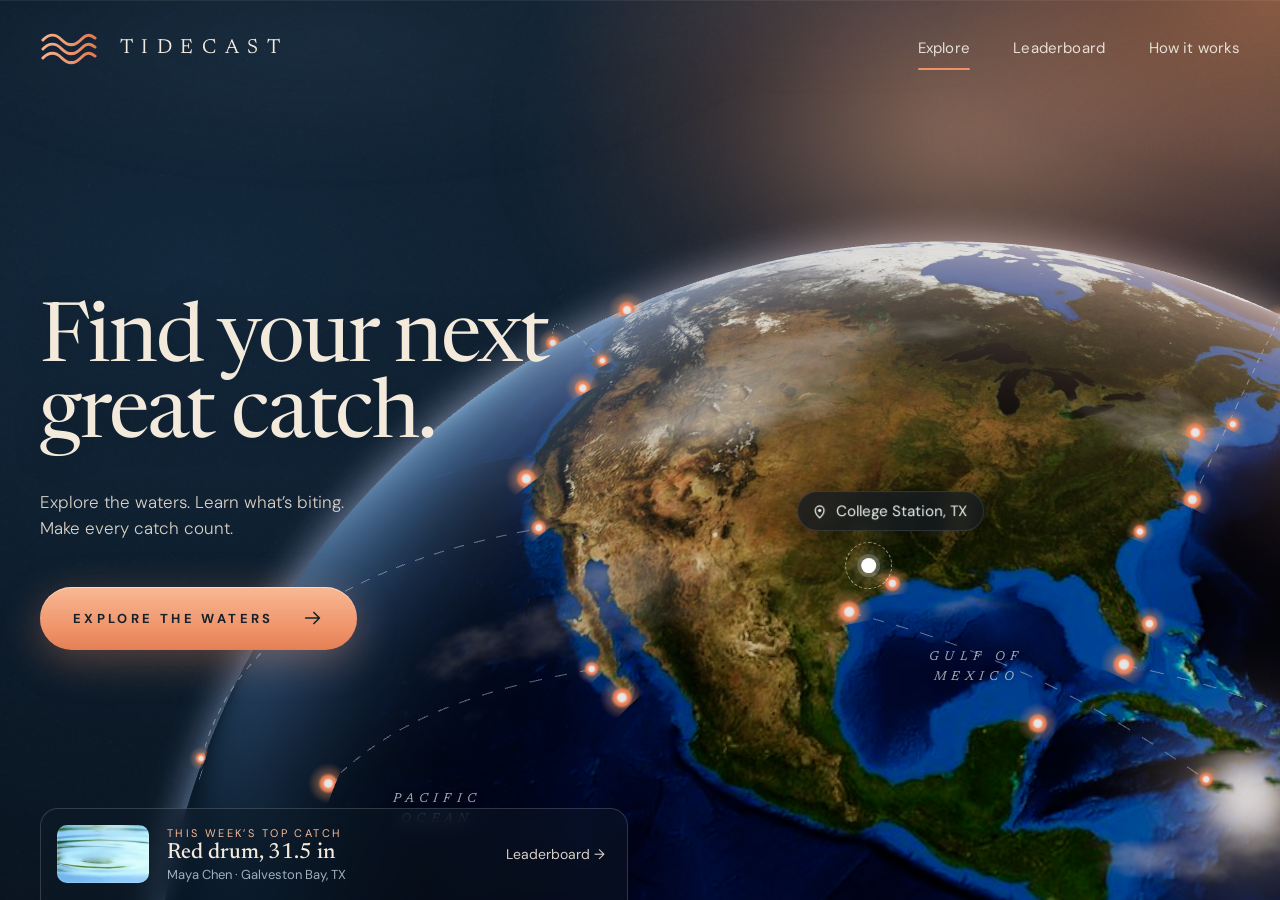
==== TideCast/Backbone/index.html @ a602b3bd "Organise the project as TideCast/{Backbone, FishMigration} - TideCast/Backbone: the TideCast landing" ====
<!doctype html>
<html lang="en">
<head>
  <meta charset="utf-8">
  <meta name="viewport" content="width=device-width, initial-scale=1">
  <title>Tidecast — Find your next great catch</title>
  <meta name="description" content="Explore the waters. Learn what's biting. Make every catch count.">
  <link rel="preconnect" href="https://fonts.googleapis.com">
  <link rel="preconnect" href="https://fonts.gstatic.com" crossorigin>
  <link href="https://fonts.googleapis.com/css2?family=DM+Sans:opsz,wght@9..40,300;9..40,400;9..40,500;9..40,700&family=Newsreader:ital,opsz,wght@0,6..72,400;0,6..72,500;1,6..72,400&display=swap" rel="stylesheet">
  <link rel="stylesheet" href="tidecast.css">
  <script src="leaderboard.js"></script>
  <script src="vendor/gsap.min.js"></script>
</head>
<body>
  <!-- Sky behind the globe; slides away when the camera follows the drop into the lake -->
  <div id="sky" aria-hidden="true"><div class="sky-stars"></div><div class="sky-glow"></div><div class="sky-haze"></div></div>

  <!-- The lake (WebGL: photo, cut-out leaf, live ripples, refracting drops) -->
  <canvas id="lake" aria-hidden="true"></canvas>

  <!-- The globe (WebGL) -->
  <canvas id="globe" aria-hidden="true"></canvas>
  <div id="globe-overlay" aria-hidden="true"></div>

  <header class="top">
    <a class="logo" href="./" aria-label="Tidecast home">
      <svg viewBox="0 0 64 40" width="58" height="36" aria-hidden="true">
        <defs><linearGradient id="lg" x1="0" x2="1"><stop offset="0" stop-color="#f7b28a"/><stop offset="1" stop-color="#e57a52"/></linearGradient></defs>
        <path d="M3 11c7-7 14-7 21 0s14 7 21 0 11-6 16-2" fill="none" stroke="url(#lg)" stroke-width="3.2" stroke-linecap="round"/>
        <path d="M3 21c7-7 14-7 21 0s14 7 21 0 11-6 16-2" fill="none" stroke="url(#lg)" stroke-width="3.2" stroke-linecap="round"/>
        <path d="M3 31c7-7 14-7 21 0s14 7 21 0 11-6 16-2" fill="none" stroke="url(#lg)" stroke-width="3.2" stroke-linecap="round"/>
      </svg>
      <span>TIDECAST</span>
    </a>
    <nav aria-label="Main">
      <a href="../" class="active" id="nav-explore">Explore</a>
      <button id="nav-leaderboard" type="button">Leaderboard</button>
      <button id="nav-how" type="button">How it works</button>
    </nav>
  </header>

  <main id="hero">
    <h1>Find your next<br>great catch.</h1>
    <p class="lede">Explore the waters. Learn what’s biting.<br>Make every catch count.</p>
    <a class="cta" href="../">EXPLORE THE WATERS <svg viewBox="0 0 24 24" width="22" height="22" aria-hidden="true"><path d="M4 12h15m-6-6 6 6-6 6" fill="none" stroke="currentColor" stroke-width="1.8" stroke-linecap="round" stroke-linejoin="round"/></svg></a>
    <button class="teaser" id="teaser" type="button" aria-label="Open the leaderboard">
      <span class="teaser-art" aria-hidden="true"></span>
      <span class="teaser-text"><small>THIS WEEK’S TOP CATCH</small><strong id="teaser-title">—</strong><span id="teaser-sub"></span></span>
      <span class="teaser-go">Leaderboard →</span>
    </button>
  </main>

  <!-- Leaderboard: rides the rebound drop onto the leaf, then rises when the leaf drop falls -->
  <div id="mini-card" aria-hidden="true">
    <div class="mini-head"><span>LEADERBOARD</span><i></i></div>
    <ol id="mini-rows"></ol>
  </div>
  <button id="drop-hit" type="button" aria-label="Drop the water drop to open the leaderboard"><span>Tap the drop</span></button>

  <section id="board" role="dialog" aria-modal="false" aria-labelledby="board-title" hidden>
    <header>
      <div><small>TIDECAST · ANGLERS</small><h2 id="board-title">Leaderboard</h2></div>
      <div class="tabs" role="tablist">
        <button role="tab" data-period="week" aria-selected="true">This week</button>
        <button role="tab" data-period="all" aria-selected="false">All time</button>
      </div>
    </header>
    <div class="podium" id="podium"></div>
    <ol class="rows" id="rows"></ol>
    <footer>
      <button id="back" type="button">← Back to the globe</button>
      <a class="cta small" href="../">EXPLORE THE WATERS →</a>
    </footer>
  </section>

  <section id="how" role="dialog" aria-modal="true" aria-labelledby="how-title" hidden>
    <div class="how-card">
      <button class="how-close" id="how-close" aria-label="Close">×</button>
      <small>HOW IT WORKS</small>
      <h2 id="how-title">Three steps to your next great catch</h2>
      <ol>
        <li><b>Explore the waters.</b> Pick any stretch of ocean or lake and see every fish recorded there, live from OBIS.</li>
        <li><b>Learn what’s biting.</b> Layer in fishing activity, protected areas and vessel data from Global Fishing Watch.</li>
        <li><b>Make every catch count.</b> Log your catch and climb the Tidecast leaderboard.</li>
      </ol>
    </div>
  </section>

  <button id="skip" type="button" hidden>Skip ›</button>

  <script type="module" src="tidecast.js"></script>
</body>
</html>
---- TideCast/Backbone/tidecast.css ----
:root {
  --ink: #f3eadc;
  --ink-soft: #d8d0c4;
  --muted: #9fb0bd;
  --navy: #0b1824;
  --coral: #ef9168;
  --coral-hi: #f8b994;
  --serif: 'Newsreader', 'Iowan Old Style', 'Palatino Linotype', Georgia, serif;
  --sans: 'DM Sans', system-ui, -apple-system, 'Segoe UI', sans-serif;
}
* { box-sizing: border-box; }
html, body { margin: 0; height: 100%; overflow: hidden; background: var(--navy); color: var(--ink); font-family: var(--sans); -webkit-font-smoothing: antialiased; }
button { font: inherit; color: inherit; background: none; border: 0; cursor: pointer; }
a { color: inherit; }
[hidden] { display: none !important; }

/* ---- Sky ---------------------------------------------------------------- */
#sky { position: fixed; inset: 0; z-index: 0; overflow: hidden;
  background:
    radial-gradient(120% 90% at 100% 0%, rgba(232, 146, 96, .55) 0%, rgba(160, 96, 82, .25) 22%, rgba(18, 38, 58, 0) 48%),
    radial-gradient(90% 80% at 15% 30%, #13283c 0%, #0c1b2a 55%, #08121c 100%);
}
.sky-stars { position: absolute; inset: 0; background: url(assets/stars.jpg) center/cover; opacity: .16; mix-blend-mode: screen; }
.sky-glow { position: absolute; right: -10%; top: -20%; width: 70vw; height: 70vh; background: radial-gradient(closest-side, rgba(255, 186, 140, .45), rgba(255, 150, 100, .12) 55%, transparent); filter: blur(30px); }
.sky-haze { position: absolute; inset: -10%; background:
    radial-gradient(40% 18% at 30% 12%, rgba(120, 150, 175, .10), transparent 70%),
    radial-gradient(35% 14% at 62% 6%, rgba(160, 170, 185, .10), transparent 70%),
    radial-gradient(30% 20% at 92% 22%, rgba(255, 190, 150, .16), transparent 70%);
  filter: blur(18px); animation: drift 60s linear infinite alternate; }
@keyframes drift { to { transform: translate3d(-3%, 1.5%, 0); } }

#lake, #globe { position: fixed; inset: 0; width: 100vw; height: 100vh; display: block; }
#lake { z-index: 1; }
#globe { z-index: 2; pointer-events: none; }
#globe-overlay { position: fixed; inset: 0; z-index: 3; pointer-events: none; }

/* Globe overlays: ocean labels, fishing spots, pin, fish */
.ocean-label { position: absolute; transform: translate(-50%, -50%); font-family: var(--serif); font-style: italic; font-size: clamp(12px, 1vw, 17px); letter-spacing: .42em; text-align: center; line-height: 1.6; color: rgba(225, 232, 236, .72); text-shadow: 0 1px 6px rgba(0, 0, 0, .5); white-space: nowrap; transition: opacity .4s; }
.pin { position: absolute; transform: translate(-50%, -50%); transition: opacity .4s; }
.pin i { position: absolute; left: 50%; top: 50%; width: 15px; height: 15px; margin: -7.5px; border-radius: 50%; background: #fff; box-shadow: 0 0 0 4px rgba(255, 255, 255, .18), 0 0 18px rgba(255, 255, 255, .7); }
.pin i::after { content: ''; position: absolute; inset: -16px; border-radius: 50%; border: 1px dashed rgba(255, 255, 255, .55); animation: spin 14s linear infinite; }
@keyframes spin { to { transform: rotate(360deg); } }
.pin span { position: absolute; left: 50%; bottom: 34px; transform: translateX(-38%); display: flex; align-items: center; gap: 9px; padding: 9px 16px 9px 14px; border-radius: 22px; background: rgba(20, 26, 32, .78); border: 1px solid rgba(255, 255, 255, .12); backdrop-filter: blur(6px); font-size: 15px; color: #f2f2f0; white-space: nowrap; box-shadow: 0 6px 24px rgba(0, 0, 0, .35); }
.pin span svg { width: 15px; height: 15px; }
.fish { position: absolute; width: 46px; height: 14px; transform: translate(-50%, -50%); opacity: .55; transition: opacity .4s; }

/* ---- Header ------------------------------------------------------------- */
header.top { position: fixed; top: 0; left: 0; right: 0; z-index: 10; display: flex; align-items: center; justify-content: space-between; padding: clamp(22px, 3.3vh, 44px) clamp(24px, 3.1vw, 62px); }
.logo { display: flex; align-items: center; gap: 22px; text-decoration: none; }
.logo span { font-family: var(--serif); font-size: clamp(20px, 1.6vw, 31px); letter-spacing: .42em; color: var(--ink); }
nav { display: flex; gap: clamp(28px, 3.4vw, 70px); }
nav a, nav button { position: relative; font-size: clamp(15px, 1.05vw, 20px); color: #e6dfd5; text-decoration: none; padding: 6px 0; letter-spacing: .01em; }
nav a:hover, nav button:hover { color: #fff; }
body.in-lake nav { padding: 8px 22px; border-radius: 999px; background: rgba(8, 26, 22, .38); backdrop-filter: blur(10px); -webkit-backdrop-filter: blur(10px); transition: background .4s; }
body.in-lake .logo { padding: 6px 16px 6px 10px; border-radius: 999px; background: rgba(8, 26, 22, .3); backdrop-filter: blur(10px); -webkit-backdrop-filter: blur(10px); }
nav .active::after { content: ''; position: absolute; left: 0; right: 0; bottom: -6px; height: 2px; border-radius: 2px; background: var(--coral); }

/* ---- Hero --------------------------------------------------------------- */
#hero { position: fixed; z-index: 5; left: clamp(24px, 3.1vw, 62px); top: 0; bottom: 0; width: min(46vw, 820px); display: flex; flex-direction: column; justify-content: center; padding-top: 6vh; }
h1 { margin: 0; font-family: var(--serif); font-weight: 400; font-size: clamp(54px, 6.4vw, 132px); line-height: .93; letter-spacing: -.025em; color: var(--ink); font-variation-settings: 'opsz' 72; text-shadow: 0 2px 30px rgba(0, 0, 0, .25); }
.lede { margin: clamp(22px, 3.6vh, 44px) 0 0; font-size: clamp(17px, 1.3vw, 26px); line-height: 1.55; font-weight: 300; color: var(--ink-soft); }
.cta { margin-top: clamp(28px, 5vh, 58px); align-self: flex-start; display: inline-flex; align-items: center; gap: 28px; padding: clamp(18px, 2.3vh, 26px) clamp(30px, 2.6vw, 52px); border-radius: 999px; background: linear-gradient(180deg, var(--coral-hi), var(--coral) 70%, #e47f55); color: #16212b; font-weight: 700; font-size: clamp(13px, .85vw, 16px); letter-spacing: .26em; text-decoration: none; box-shadow: 0 10px 40px rgba(239, 145, 104, .35), inset 0 1px 0 rgba(255, 255, 255, .45); transition: transform .2s, box-shadow .2s; }
.cta:hover { transform: translateY(-2px); box-shadow: 0 14px 50px rgba(239, 145, 104, .5), inset 0 1px 0 rgba(255, 255, 255, .45); }
.cta.small { margin: 0; padding: 14px 26px; gap: 12px; font-size: 12px; }
.teaser { position: absolute; left: 0; bottom: -46px; width: min(100%, 700px); display: flex; align-items: center; gap: 18px; padding: 16px 22px 62px 16px; border-radius: 18px; border: 1px solid rgba(255, 255, 255, .16); background: rgba(14, 28, 40, .45); backdrop-filter: blur(10px); text-align: left; transition: transform .3s, border-color .3s; }
.teaser:hover { transform: translateY(-8px); border-color: rgba(239, 145, 104, .5); }
.teaser-art { width: 92px; height: 58px; border-radius: 10px; flex: none; background: url(assets/lake.jpg) 52% 70%/360px auto; box-shadow: inset 0 0 0 1px rgba(255, 255, 255, .15); }
.teaser-text { flex: 1; min-width: 0; display: grid; gap: 2px; }
.teaser-text small { font-size: 11px; letter-spacing: .22em; color: var(--coral-hi); }
.teaser-text strong { font-family: var(--serif); font-weight: 500; font-size: 22px; }
.teaser-text span { color: var(--muted); font-size: 13px; }
.teaser-go { color: var(--ink-soft); font-size: 14px; white-space: nowrap; }

/* ---- Leaderboard: mini card on the leaf --------------------------------- */
#mini-card { position: fixed; left: 0; top: 0; z-index: 8; width: 210px; padding: 12px 14px 10px; border-radius: 14px; pointer-events: none; opacity: 0; transform-origin: 50% 100%;
  background: linear-gradient(160deg, rgba(255, 255, 255, .34), rgba(255, 255, 255, .12)); border: 1px solid rgba(255, 255, 255, .55);
  backdrop-filter: blur(14px) saturate(1.4); -webkit-backdrop-filter: blur(14px) saturate(1.4); box-shadow: 0 18px 40px rgba(0, 40, 30, .35), inset 0 1px 0 rgba(255, 255, 255, .6); color: #0f2b26; }
.mini-head { display: flex; justify-content: space-between; align-items: center; font-size: 10px; font-weight: 700; letter-spacing: .24em; }
.mini-head i { width: 7px; height: 7px; border-radius: 50%; background: var(--coral); box-shadow: 0 0 8px var(--coral); }
#mini-rows { list-style: none; margin: 8px 0 0; padding: 0; display: grid; gap: 4px; font-size: 12px; }
#mini-rows li { display: flex; gap: 8px; align-items: baseline; }
#mini-rows b { width: 14px; font-family: var(--serif); font-size: 15px; }
#mini-rows span { flex: 1; overflow: hidden; text-overflow: ellipsis; white-space: nowrap; }
#mini-rows em { font-style: normal; font-weight: 700; font-size: 11px; }

#drop-hit { position: fixed; z-index: 9; left: 0; top: 0; width: 70px; height: 90px; margin: -45px 0 0 -35px; border-radius: 40%; opacity: 0; pointer-events: none; }
#drop-hit span { position: absolute; left: 50%; top: 100%; transform: translate(-50%, 10px); padding: 7px 14px; border-radius: 16px; background: rgba(10, 30, 26, .72); color: #f4f7f2; font-size: 13px; letter-spacing: .04em; white-space: nowrap; backdrop-filter: blur(6px); animation: bob 1.6s ease-in-out infinite; }
#drop-hit.ready { opacity: 1; pointer-events: auto; }
#drop-hit:focus-visible { outline: 2px solid #fff; outline-offset: 4px; }
@keyframes bob { 50% { transform: translate(-50%, 16px); } }

/* ---- Leaderboard: full board ------------------------------------------- */
#board { position: fixed; z-index: 9; left: 50%; top: 50%; width: min(760px, calc(100vw - 32px)); max-height: calc(100vh - 140px); overflow: auto; transform: translate(-50%, -46%); padding: 28px 30px 22px; border-radius: 26px; color: #10241f;
  background: linear-gradient(165deg, rgba(255, 255, 255, .62), rgba(240, 250, 246, .42)); border: 1px solid rgba(255, 255, 255, .7);
  backdrop-filter: blur(22px) saturate(1.5); -webkit-backdrop-filter: blur(22px) saturate(1.5); box-shadow: 0 40px 90px rgba(0, 40, 30, .35), inset 0 1px 0 rgba(255, 255, 255, .8); }
#board > header { display: flex; justify-content: space-between; align-items: flex-end; gap: 16px; flex-wrap: wrap; }
#board small { font-size: 11px; letter-spacing: .26em; color: #3a6157; font-weight: 700; }
#board h2 { margin: 4px 0 0; font-family: var(--serif); font-weight: 400; font-size: clamp(36px, 4vw, 56px); line-height: 1; letter-spacing: -.02em; }
.tabs { display: flex; padding: 4px; border-radius: 999px; background: rgba(16, 50, 42, .1); }
.tabs button { padding: 8px 16px; border-radius: 999px; font-size: 13px; font-weight: 500; color: #24453d; }
.tabs button[aria-selected="true"] { background: #fff; color: #0f2b26; box-shadow: 0 2px 10px rgba(0, 0, 0, .08); }
.podium { display: grid; grid-template-columns: repeat(3, 1fr); gap: 12px; margin: 22px 0 10px; }
.podium article { position: relative; padding: 14px 14px 12px; border-radius: 16px; background: rgba(255, 255, 255, .55); border: 1px solid rgba(255, 255, 255, .8); }
.podium article:first-child { background: linear-gradient(160deg, #ffd9c2, #ffb48d); border-color: #ffc9a8; }
.podium .medal { font-family: var(--serif); font-size: 34px; line-height: 1; }
.podium strong { display: block; margin-top: 6px; font-size: 15px; }
.podium span { display: block; font-size: 12px; color: #3d5a53; }
.podium em { position: absolute; right: 14px; top: 14px; font-style: normal; font-weight: 700; font-size: 13px; }
.rows { list-style: none; margin: 0; padding: 0; }
.rows li { display: grid; grid-template-columns: 34px 38px 1fr auto auto; align-items: center; gap: 12px; padding: 11px 6px; border-bottom: 1px solid rgba(16, 50, 42, .1); }
.rows .rank { font-family: var(--serif); font-size: 20px; text-align: center; color: #2c4b43; }
.rows .avatar { width: 34px; height: 34px; border-radius: 50%; display: grid; place-items: center; font-size: 12px; font-weight: 700; color: #fff; }
.rows .who strong { display: block; font-size: 14px; }
.rows .who span { font-size: 12px; color: #4b6861; }
.rows .measure { font-family: var(--serif); font-size: 18px; }
.rows .pts { font-weight: 700; font-size: 13px; color: #c4623a; min-width: 64px; text-align: right; }
#board > footer { display: flex; justify-content: space-between; align-items: center; gap: 12px; margin-top: 18px; flex-wrap: wrap; }
#back { font-size: 14px; color: #24453d; padding: 10px 2px; }
#back:hover { color: #000; }

#skip { position: fixed; z-index: 11; right: 24px; bottom: 22px; padding: 9px 16px; border-radius: 18px; background: rgba(0, 0, 0, .35); color: #fff; font-size: 13px; backdrop-filter: blur(6px); }

/* ---- How it works ------------------------------------------------------- */
#how { position: fixed; inset: 0; z-index: 20; display: grid; place-items: center; background: rgba(4, 10, 16, .55); backdrop-filter: blur(6px); padding: 16px; }
.how-card { position: relative; max-width: 560px; padding: 34px 36px; border-radius: 22px; background: rgba(14, 28, 40, .92); border: 1px solid rgba(255, 255, 255, .12); }
.how-card small { letter-spacing: .26em; font-size: 11px; color: var(--coral-hi); }
.how-card h2 { font-family: var(--serif); font-weight: 400; font-size: 34px; margin: 8px 0 18px; line-height: 1.1; }
.how-card ol { margin: 0; padding-left: 20px; display: grid; gap: 12px; color: var(--ink-soft); line-height: 1.55; }
.how-card b { color: var(--ink); }
.how-close { position: absolute; right: 18px; top: 14px; font-size: 26px; color: var(--muted); }

@media (max-width: 860px) {
  #hero { width: auto; right: 24px; justify-content: flex-start; padding-top: 20vh; }
  .teaser { position: relative; bottom: auto; margin-top: 28px; padding-bottom: 16px; }
  nav { gap: 18px; }
  .rows li { grid-template-columns: 26px 32px 1fr auto; }
  .rows .pts { display: none; }
  .podium { grid-template-columns: 1fr; }
}
@media (max-width: 560px) { nav #nav-how { display: none; } .logo span { letter-spacing: .3em; } }
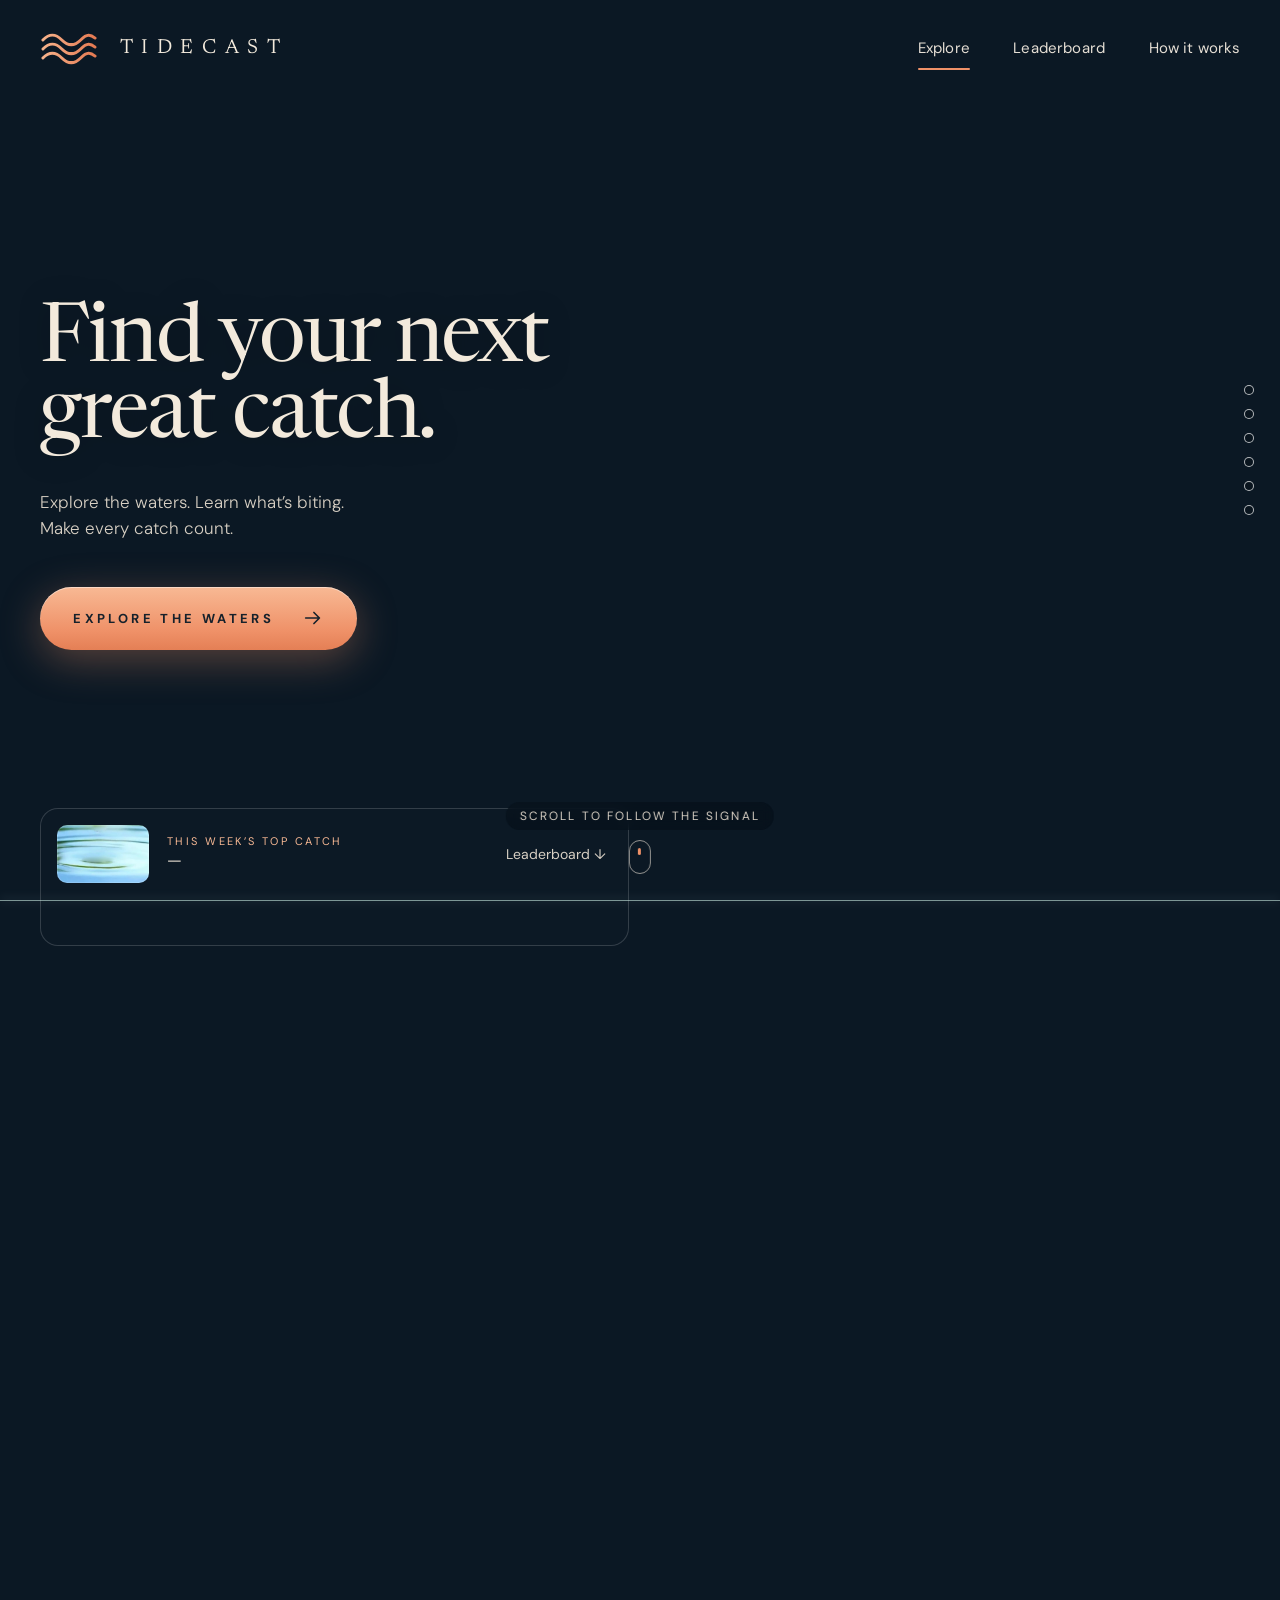
==== commit 7385e090: "Rebuild the landing page as the scroll-driven 'Follow the Ping' journey - One continuous journey con" ====
--- a/TideCast/Backbone/index.html
+++ b/TideCast/Backbone/index.html
@@ -2,26 +2,21 @@
 <html lang="en">
 <head>
   <meta charset="utf-8">
-  <meta name="viewport" content="width=device-width, initial-scale=1">
+  <meta name="viewport" content="width=device-width, initial-scale=1, viewport-fit=cover">
   <title>Tidecast — Find your next great catch</title>
   <meta name="description" content="Explore the waters. Learn what's biting. Make every catch count.">
   <link rel="preconnect" href="https://fonts.googleapis.com">
   <link rel="preconnect" href="https://fonts.gstatic.com" crossorigin>
   <link href="https://fonts.googleapis.com/css2?family=DM+Sans:opsz,wght@9..40,300;9..40,400;9..40,500;9..40,700&family=Newsreader:ital,opsz,wght@0,6..72,400;0,6..72,500;1,6..72,400&display=swap" rel="stylesheet">
   <link rel="stylesheet" href="tidecast.css">
+  <script type="importmap">{ "imports": { "three": "./vendor/three.module.min.js" } }</script>
   <script src="leaderboard.js"></script>
-  <script src="vendor/gsap.min.js"></script>
 </head>
 <body>
-  <!-- Sky behind the globe; slides away when the camera follows the drop into the lake -->
-  <div id="sky" aria-hidden="true"><div class="sky-stars"></div><div class="sky-glow"></div><div class="sky-haze"></div></div>
-
-  <!-- The lake (WebGL: photo, cut-out leaf, live ripples, refracting drops) -->
-  <canvas id="lake" aria-hidden="true"></canvas>
-
-  <!-- The globe (WebGL) -->
-  <canvas id="globe" aria-hidden="true"></canvas>
-  <div id="globe-overlay" aria-hidden="true"></div>
+  <!-- The whole journey is one WebGL canvas driven by the page's scroll position -->
+  <canvas id="stage" aria-hidden="true"></canvas>
+  <div id="overlay" aria-hidden="true"></div>
+  <div id="underlay" aria-hidden="true"></div>
 
   <header class="top">
     <a class="logo" href="./" aria-label="Tidecast home">
@@ -34,7 +29,7 @@
       <span>TIDECAST</span>
     </a>
     <nav aria-label="Main">
-      <a href="../" class="active" id="nav-explore">Explore</a>
+      <a href="../" class="active">Explore</a>
       <button id="nav-leaderboard" type="button">Leaderboard</button>
       <button id="nav-how" type="button">How it works</button>
     </nav>
@@ -44,21 +39,32 @@
     <h1>Find your next<br>great catch.</h1>
     <p class="lede">Explore the waters. Learn what’s biting.<br>Make every catch count.</p>
     <a class="cta" href="../">EXPLORE THE WATERS <svg viewBox="0 0 24 24" width="22" height="22" aria-hidden="true"><path d="M4 12h15m-6-6 6 6-6 6" fill="none" stroke="currentColor" stroke-width="1.8" stroke-linecap="round" stroke-linejoin="round"/></svg></a>
-    <button class="teaser" id="teaser" type="button" aria-label="Open the leaderboard">
+    <button class="teaser" id="teaser" type="button" aria-label="Go to the leaderboard">
       <span class="teaser-art" aria-hidden="true"></span>
       <span class="teaser-text"><small>THIS WEEK’S TOP CATCH</small><strong id="teaser-title">—</strong><span id="teaser-sub"></span></span>
-      <span class="teaser-go">Leaderboard →</span>
+      <span class="teaser-go">Leaderboard ↓</span>
     </button>
   </main>
+  <div id="scroll-hint" aria-hidden="true"><span>Scroll to follow the signal</span><i></i></div>
 
-  <!-- Leaderboard: rides the rebound drop onto the leaf, then rises when the leaf drop falls -->
-  <div id="mini-card" aria-hidden="true">
-    <div class="mini-head"><span>LEADERBOARD</span><i></i></div>
-    <ol id="mini-rows"></ol>
+  <!-- Story captions, faded in and out by scroll position -->
+  <div id="captions" aria-live="polite">
+    <p data-cap="signal"><small>01 · SIGNAL</small>A tagged fish pings from <b>Lake Somerville, Texas</b> — 40 km from College Station.</p>
+    <p data-cap="descent"><small>02 · DESCENT</small>Follow the signal down through the atmosphere, from orbit to the water.</p>
+    <p data-cap="surface"><small>03 · SURFACE</small>Every ping is a position. Positions become paths.</p>
+    <p data-cap="under"><small>04 · BENEATH</small>Tagged fish trace where they move, feed and rest.</p>
   </div>
-  <button id="drop-hit" type="button" aria-label="Drop the water drop to open the leaderboard"><span>Tap the drop</span></button>
 
-  <section id="board" role="dialog" aria-modal="false" aria-labelledby="board-title" hidden>
+  <nav id="chapters" aria-label="Chapters">
+    <button data-to="0" aria-label="Earth"><span>Earth</span></button>
+    <button data-to="0.16" aria-label="Signal"><span>Signal</span></button>
+    <button data-to="0.38" aria-label="Descent"><span>Descent</span></button>
+    <button data-to="0.6" aria-label="Surface"><span>Surface</span></button>
+    <button data-to="0.8" aria-label="Beneath"><span>Beneath</span></button>
+    <button data-to="1" aria-label="Leaderboard"><span>Leaderboard</span></button>
+  </nav>
+
+  <section id="board" aria-labelledby="board-title">
     <header>
       <div><small>TIDECAST · ANGLERS</small><h2 id="board-title">Leaderboard</h2></div>
       <div class="tabs" role="tablist">
@@ -69,7 +75,7 @@
     <div class="podium" id="podium"></div>
     <ol class="rows" id="rows"></ol>
     <footer>
-      <button id="back" type="button">← Back to the globe</button>
+      <button id="back" type="button">↑ Back to the globe</button>
       <a class="cta small" href="../">EXPLORE THE WATERS →</a>
     </footer>
   </section>
@@ -87,7 +93,8 @@
     </div>
   </section>
 
-  <button id="skip" type="button" hidden>Skip ›</button>
+  <!-- Scroll length of the journey -->
+  <div id="track" aria-hidden="true"></div>
 
   <script type="module" src="tidecast.js"></script>
 </body>
--- a/TideCast/Backbone/tidecast.css
+++ b/TideCast/Backbone/tidecast.css
@@ -9,40 +9,27 @@
   --sans: 'DM Sans', system-ui, -apple-system, 'Segoe UI', sans-serif;
 }
 * { box-sizing: border-box; }
-html, body { margin: 0; height: 100%; overflow: hidden; background: var(--navy); color: var(--ink); font-family: var(--sans); -webkit-font-smoothing: antialiased; }
+html { background: var(--navy); }
+body { margin: 0; color: var(--ink); font-family: var(--sans); -webkit-font-smoothing: antialiased; overscroll-behavior-y: none; }
+/* Scroll length of the journey; the stage stays pinned while it scrolls. */
+#track { height: 1100svh; }
+#stage { position: fixed; inset: 0; width: 100vw; height: 100svh; display: block; z-index: 0; touch-action: pan-y; }
+#overlay { position: fixed; inset: 0; z-index: 3; pointer-events: none; }
 button { font: inherit; color: inherit; background: none; border: 0; cursor: pointer; }
 a { color: inherit; }
 [hidden] { display: none !important; }
 
-/* ---- Sky ---------------------------------------------------------------- */
-#sky { position: fixed; inset: 0; z-index: 0; overflow: hidden;
-  background:
-    radial-gradient(120% 90% at 100% 0%, rgba(232, 146, 96, .55) 0%, rgba(160, 96, 82, .25) 22%, rgba(18, 38, 58, 0) 48%),
-    radial-gradient(90% 80% at 15% 30%, #13283c 0%, #0c1b2a 55%, #08121c 100%);
-}
-.sky-stars { position: absolute; inset: 0; background: url(assets/stars.jpg) center/cover; opacity: .16; mix-blend-mode: screen; }
-.sky-glow { position: absolute; right: -10%; top: -20%; width: 70vw; height: 70vh; background: radial-gradient(closest-side, rgba(255, 186, 140, .45), rgba(255, 150, 100, .12) 55%, transparent); filter: blur(30px); }
-.sky-haze { position: absolute; inset: -10%; background:
-    radial-gradient(40% 18% at 30% 12%, rgba(120, 150, 175, .10), transparent 70%),
-    radial-gradient(35% 14% at 62% 6%, rgba(160, 170, 185, .10), transparent 70%),
-    radial-gradient(30% 20% at 92% 22%, rgba(255, 190, 150, .16), transparent 70%);
-  filter: blur(18px); animation: drift 60s linear infinite alternate; }
-@keyframes drift { to { transform: translate3d(-3%, 1.5%, 0); } }
-
-#lake, #globe { position: fixed; inset: 0; width: 100vw; height: 100vh; display: block; }
-#lake { z-index: 1; }
-#globe { z-index: 2; pointer-events: none; }
-#globe-overlay { position: fixed; inset: 0; z-index: 3; pointer-events: none; }
-
 /* Globe overlays: ocean labels, fishing spots, pin, fish */
-.ocean-label { position: absolute; transform: translate(-50%, -50%); font-family: var(--serif); font-style: italic; font-size: clamp(12px, 1vw, 17px); letter-spacing: .42em; text-align: center; line-height: 1.6; color: rgba(225, 232, 236, .72); text-shadow: 0 1px 6px rgba(0, 0, 0, .5); white-space: nowrap; transition: opacity .4s; }
-.pin { position: absolute; transform: translate(-50%, -50%); transition: opacity .4s; }
+.ocean-label { position: absolute; transform: translate(-50%, -50%); font-family: var(--serif); font-style: italic; font-size: clamp(12px, 1vw, 17px); letter-spacing: .42em; text-align: center; line-height: 1.6; color: rgba(225, 232, 236, .72); text-shadow: 0 1px 6px rgba(0, 0, 0, .5); white-space: nowrap; }
+.pin { position: absolute; transform: translate(-50%, -50%); }
 .pin i { position: absolute; left: 50%; top: 50%; width: 15px; height: 15px; margin: -7.5px; border-radius: 50%; background: #fff; box-shadow: 0 0 0 4px rgba(255, 255, 255, .18), 0 0 18px rgba(255, 255, 255, .7); }
 .pin i::after { content: ''; position: absolute; inset: -16px; border-radius: 50%; border: 1px dashed rgba(255, 255, 255, .55); animation: spin 14s linear infinite; }
 @keyframes spin { to { transform: rotate(360deg); } }
 .pin span { position: absolute; left: 50%; bottom: 34px; transform: translateX(-38%); display: flex; align-items: center; gap: 9px; padding: 9px 16px 9px 14px; border-radius: 22px; background: rgba(20, 26, 32, .78); border: 1px solid rgba(255, 255, 255, .12); backdrop-filter: blur(6px); font-size: 15px; color: #f2f2f0; white-space: nowrap; box-shadow: 0 6px 24px rgba(0, 0, 0, .35); }
 .pin span svg { width: 15px; height: 15px; }
-.fish { position: absolute; width: 46px; height: 14px; transform: translate(-50%, -50%); opacity: .55; transition: opacity .4s; }
+.pin.target i { background: var(--coral); box-shadow: 0 0 0 4px rgba(239, 145, 104, .25), 0 0 22px rgba(239, 145, 104, .9); }
+.pin.target span { border-color: rgba(239, 145, 104, .5); }
+.fish { position: absolute; width: 46px; height: 14px; transform: translate(-50%, -50%); opacity: .55; }
 
 /* ---- Header ------------------------------------------------------------- */
 header.top { position: fixed; top: 0; left: 0; right: 0; z-index: 10; display: flex; align-items: center; justify-content: space-between; padding: clamp(22px, 3.3vh, 44px) clamp(24px, 3.1vw, 62px); }
@@ -51,12 +38,10 @@
 nav { display: flex; gap: clamp(28px, 3.4vw, 70px); }
 nav a, nav button { position: relative; font-size: clamp(15px, 1.05vw, 20px); color: #e6dfd5; text-decoration: none; padding: 6px 0; letter-spacing: .01em; }
 nav a:hover, nav button:hover { color: #fff; }
-body.in-lake nav { padding: 8px 22px; border-radius: 999px; background: rgba(8, 26, 22, .38); backdrop-filter: blur(10px); -webkit-backdrop-filter: blur(10px); transition: background .4s; }
-body.in-lake .logo { padding: 6px 16px 6px 10px; border-radius: 999px; background: rgba(8, 26, 22, .3); backdrop-filter: blur(10px); -webkit-backdrop-filter: blur(10px); }
 nav .active::after { content: ''; position: absolute; left: 0; right: 0; bottom: -6px; height: 2px; border-radius: 2px; background: var(--coral); }
 
 /* ---- Hero --------------------------------------------------------------- */
-#hero { position: fixed; z-index: 5; left: clamp(24px, 3.1vw, 62px); top: 0; bottom: 0; width: min(46vw, 820px); display: flex; flex-direction: column; justify-content: center; padding-top: 6vh; }
+#hero { position: fixed; z-index: 5; will-change: transform, opacity; left: clamp(24px, 3.1vw, 62px); top: 0; bottom: 0; width: min(46vw, 820px); display: flex; flex-direction: column; justify-content: center; padding-top: 6vh; }
 h1 { margin: 0; font-family: var(--serif); font-weight: 400; font-size: clamp(54px, 6.4vw, 132px); line-height: .93; letter-spacing: -.025em; color: var(--ink); font-variation-settings: 'opsz' 72; text-shadow: 0 2px 30px rgba(0, 0, 0, .25); }
 .lede { margin: clamp(22px, 3.6vh, 44px) 0 0; font-size: clamp(17px, 1.3vw, 26px); line-height: 1.55; font-weight: 300; color: var(--ink-soft); }
 .cta { margin-top: clamp(28px, 5vh, 58px); align-self: flex-start; display: inline-flex; align-items: center; gap: 28px; padding: clamp(18px, 2.3vh, 26px) clamp(30px, 2.6vw, 52px); border-radius: 999px; background: linear-gradient(180deg, var(--coral-hi), var(--coral) 70%, #e47f55); color: #16212b; font-weight: 700; font-size: clamp(13px, .85vw, 16px); letter-spacing: .26em; text-decoration: none; box-shadow: 0 10px 40px rgba(239, 145, 104, .35), inset 0 1px 0 rgba(255, 255, 255, .45); transition: transform .2s, box-shadow .2s; }
@@ -71,26 +56,8 @@
 .teaser-text span { color: var(--muted); font-size: 13px; }
 .teaser-go { color: var(--ink-soft); font-size: 14px; white-space: nowrap; }
 
-/* ---- Leaderboard: mini card on the leaf --------------------------------- */
-#mini-card { position: fixed; left: 0; top: 0; z-index: 8; width: 210px; padding: 12px 14px 10px; border-radius: 14px; pointer-events: none; opacity: 0; transform-origin: 50% 100%;
-  background: linear-gradient(160deg, rgba(255, 255, 255, .34), rgba(255, 255, 255, .12)); border: 1px solid rgba(255, 255, 255, .55);
-  backdrop-filter: blur(14px) saturate(1.4); -webkit-backdrop-filter: blur(14px) saturate(1.4); box-shadow: 0 18px 40px rgba(0, 40, 30, .35), inset 0 1px 0 rgba(255, 255, 255, .6); color: #0f2b26; }
-.mini-head { display: flex; justify-content: space-between; align-items: center; font-size: 10px; font-weight: 700; letter-spacing: .24em; }
-.mini-head i { width: 7px; height: 7px; border-radius: 50%; background: var(--coral); box-shadow: 0 0 8px var(--coral); }
-#mini-rows { list-style: none; margin: 8px 0 0; padding: 0; display: grid; gap: 4px; font-size: 12px; }
-#mini-rows li { display: flex; gap: 8px; align-items: baseline; }
-#mini-rows b { width: 14px; font-family: var(--serif); font-size: 15px; }
-#mini-rows span { flex: 1; overflow: hidden; text-overflow: ellipsis; white-space: nowrap; }
-#mini-rows em { font-style: normal; font-weight: 700; font-size: 11px; }
-
-#drop-hit { position: fixed; z-index: 9; left: 0; top: 0; width: 70px; height: 90px; margin: -45px 0 0 -35px; border-radius: 40%; opacity: 0; pointer-events: none; }
-#drop-hit span { position: absolute; left: 50%; top: 100%; transform: translate(-50%, 10px); padding: 7px 14px; border-radius: 16px; background: rgba(10, 30, 26, .72); color: #f4f7f2; font-size: 13px; letter-spacing: .04em; white-space: nowrap; backdrop-filter: blur(6px); animation: bob 1.6s ease-in-out infinite; }
-#drop-hit.ready { opacity: 1; pointer-events: auto; }
-#drop-hit:focus-visible { outline: 2px solid #fff; outline-offset: 4px; }
-@keyframes bob { 50% { transform: translate(-50%, 16px); } }
-
 /* ---- Leaderboard: full board ------------------------------------------- */
-#board { position: fixed; z-index: 9; left: 50%; top: 50%; width: min(760px, calc(100vw - 32px)); max-height: calc(100vh - 140px); overflow: auto; transform: translate(-50%, -46%); padding: 28px 30px 22px; border-radius: 26px; color: #10241f;
+#board { position: fixed; z-index: 9; left: 50%; top: 50%; width: min(760px, calc(100vw - 32px)); max-height: calc(100svh - 150px); overflow: auto; transform: translate(-50%, 150vh); will-change: transform; visibility: hidden; padding: 28px 30px 22px; border-radius: 26px; color: #10241f;
   background: linear-gradient(165deg, rgba(255, 255, 255, .62), rgba(240, 250, 246, .42)); border: 1px solid rgba(255, 255, 255, .7);
   backdrop-filter: blur(22px) saturate(1.5); -webkit-backdrop-filter: blur(22px) saturate(1.5); box-shadow: 0 40px 90px rgba(0, 40, 30, .35), inset 0 1px 0 rgba(255, 255, 255, .8); }
 #board > header { display: flex; justify-content: space-between; align-items: flex-end; gap: 16px; flex-wrap: wrap; }
@@ -118,7 +85,6 @@
 #back { font-size: 14px; color: #24453d; padding: 10px 2px; }
 #back:hover { color: #000; }
 
-#skip { position: fixed; z-index: 11; right: 24px; bottom: 22px; padding: 9px 16px; border-radius: 18px; background: rgba(0, 0, 0, .35); color: #fff; font-size: 13px; backdrop-filter: blur(6px); }
 
 /* ---- How it works ------------------------------------------------------- */
 #how { position: fixed; inset: 0; z-index: 20; display: grid; place-items: center; background: rgba(4, 10, 16, .55); backdrop-filter: blur(6px); padding: 16px; }
@@ -138,3 +104,48 @@
   .podium { grid-template-columns: 1fr; }
 }
 @media (max-width: 560px) { nav #nav-how { display: none; } .logo span { letter-spacing: .3em; } }
+
+/* ---- Journey UI -------------------------------------------------------- */
+/* Water tint over whatever is below the waterline (the rising leaderboard). */
+#underlay { position: fixed; left: 0; right: 0; bottom: 0; top: 100%; z-index: 10; pointer-events: none;
+  background: linear-gradient(180deg, rgba(40, 110, 100, .28), rgba(6, 36, 34, .5));
+  backdrop-filter: blur(3px) saturate(1.15); -webkit-backdrop-filter: blur(3px) saturate(1.15);
+  border-top: 1px solid rgba(220, 255, 245, .55); box-shadow: 0 -1px 10px rgba(220, 255, 245, .35); }
+
+#scroll-hint { position: fixed; z-index: 5; left: 50%; bottom: 26px; transform: translateX(-50%); display: flex; flex-direction: column; align-items: center; gap: 10px; color: var(--ink-soft); font-size: 12px; letter-spacing: .18em; text-transform: uppercase; pointer-events: none; }
+#scroll-hint span { white-space: nowrap; padding: 6px 14px; border-radius: 14px; background: rgba(4, 12, 20, .45); backdrop-filter: blur(6px); -webkit-backdrop-filter: blur(6px); }
+#scroll-hint i { width: 22px; height: 34px; border: 1.5px solid rgba(243, 234, 220, .6); border-radius: 12px; position: relative; }
+#scroll-hint i::after { content: ''; position: absolute; left: 50%; top: 7px; width: 3px; height: 7px; margin-left: -1.5px; border-radius: 2px; background: var(--coral); animation: wheel 1.8s ease-in-out infinite; }
+@keyframes wheel { 0% { opacity: 0; transform: translateY(-3px); } 30% { opacity: 1; } 100% { opacity: 0; transform: translateY(10px); } }
+
+#captions { position: fixed; z-index: 6; left: clamp(24px, 3.1vw, 62px); bottom: clamp(28px, 7vh, 80px); width: min(440px, calc(100vw - 48px)); pointer-events: none; }
+#captions p { position: absolute; left: 0; bottom: 0; margin: 0; opacity: 0; font-family: var(--serif); font-size: clamp(20px, 1.7vw, 30px); line-height: 1.3; color: #fff; text-shadow: 0 2px 18px rgba(0, 0, 0, .55); }
+#captions small { display: block; margin-bottom: 8px; font-family: var(--sans); font-size: 11px; letter-spacing: .26em; color: var(--coral-hi); }
+#captions b { font-weight: 500; }
+
+#chapters { position: fixed; z-index: 11; right: clamp(14px, 2vw, 34px); top: 50%; transform: translateY(-50%); display: flex; flex-direction: column; gap: 14px; }
+#chapters button { position: relative; width: 10px; height: 10px; padding: 0; border-radius: 50%; border: 1.5px solid rgba(255, 255, 255, .7); background: rgba(0, 0, 0, .15); transition: background .3s, transform .3s; }
+#chapters button.on { background: var(--coral); border-color: var(--coral); transform: scale(1.25); }
+#chapters span { position: absolute; right: 20px; top: 50%; transform: translateY(-50%); white-space: nowrap; font-size: 12px; color: #fff; text-shadow: 0 1px 8px rgba(0, 0, 0, .6); opacity: 0; transition: opacity .2s; }
+#chapters button:hover span, #chapters button:focus-visible span { opacity: 1; }
+
+/* Tag chips that follow tagged fish underwater */
+.tag-chip { position: absolute; left: 0; top: 0; display: flex; align-items: center; gap: 7px; padding: 5px 10px 5px 8px; border-radius: 14px; background: rgba(4, 30, 28, .55); border: 1px solid rgba(160, 255, 230, .35); color: #e9fff8; font-size: 11px; letter-spacing: .04em; white-space: nowrap; backdrop-filter: blur(4px); }
+.tag-chip i { width: 7px; height: 7px; border-radius: 50%; background: var(--coral); box-shadow: 0 0 8px var(--coral); }
+.tag-chip b { font-weight: 700; letter-spacing: .08em; }
+
+body.in-water nav { padding: 8px 22px; border-radius: 999px; background: rgba(8, 26, 22, .38); backdrop-filter: blur(10px); -webkit-backdrop-filter: blur(10px); }
+body.in-water .logo { padding: 6px 16px 6px 10px; border-radius: 999px; background: rgba(8, 26, 22, .3); backdrop-filter: blur(10px); -webkit-backdrop-filter: blur(10px); }
+@media (max-width: 860px) { #chapters { display: none; } #scroll-hint { bottom: 14px; } }
+@media (max-width: 600px) {
+  header.top { padding: 14px 16px; }
+  .logo { gap: 10px; }
+  .logo svg { width: 38px; height: 24px; }
+  .logo span { font-size: 16px; letter-spacing: .28em; }
+  nav { gap: 16px; }
+  nav a, nav button { font-size: 14px; }
+  body.in-water nav { padding: 6px 14px; }
+  .teaser { display: none; }
+  #captions { bottom: 64px; }
+  #captions p { font-size: 19px; }
+}
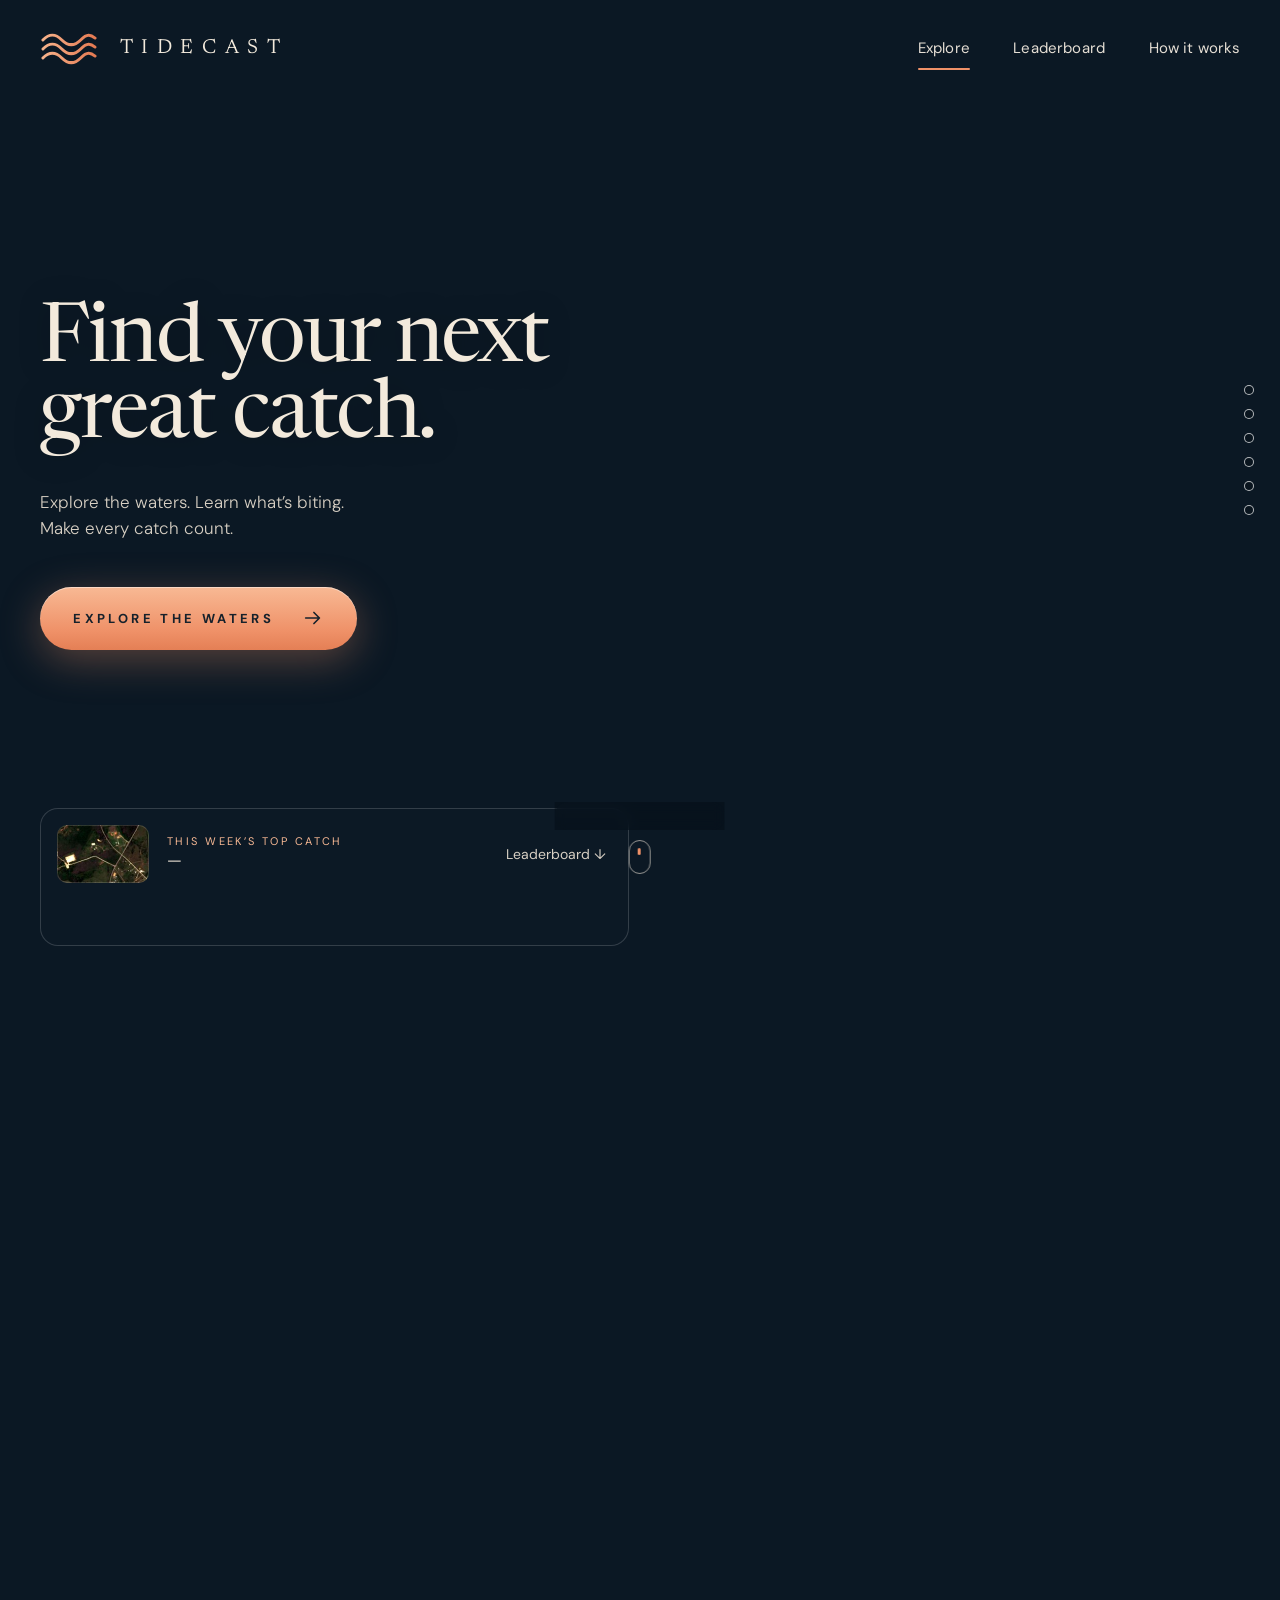
==== commit eb0a9dca: "TideCast landing: dive from your location to the nearest water - Home pin is your location (College " ====
--- a/TideCast/Backbone/index.html
+++ b/TideCast/Backbone/index.html
@@ -11,12 +11,13 @@
   <link rel="stylesheet" href="tidecast.css">
   <script type="importmap">{ "imports": { "three": "./vendor/three.module.min.js" } }</script>
   <script src="leaderboard.js"></script>
+  <script src="fish-points.js"></script>
+  <script src="waters.js"></script>
 </head>
 <body>
   <!-- The whole journey is one WebGL canvas driven by the page's scroll position -->
   <canvas id="stage" aria-hidden="true"></canvas>
   <div id="overlay" aria-hidden="true"></div>
-  <div id="underlay" aria-hidden="true"></div>
 
   <header class="top">
     <a class="logo" href="./" aria-label="Tidecast home">
@@ -45,21 +46,23 @@
       <span class="teaser-go">Leaderboard ↓</span>
     </button>
   </main>
-  <div id="scroll-hint" aria-hidden="true"><span>Scroll to follow the signal</span><i></i></div>
+  <div id="scroll-hint" aria-hidden="true"><span>Scroll to dive in</span><i></i></div>
 
-  <!-- Story captions, faded in and out by scroll position -->
-  <div id="captions" aria-live="polite">
-    <p data-cap="signal"><small>01 · SIGNAL</small>A tagged fish pings from <b>Lake Somerville, Texas</b> — 40 km from College Station.</p>
-    <p data-cap="descent"><small>02 · DESCENT</small>Follow the signal down through the atmosphere, from orbit to the water.</p>
-    <p data-cap="surface"><small>03 · SURFACE</small>Every ping is a position. Positions become paths.</p>
-    <p data-cap="under"><small>04 · BENEATH</small>Tagged fish trace where they move, feed and rest.</p>
-  </div>
+  <!-- Your location and the spots to fish around it -->
+  <aside id="spots" aria-labelledby="spots-title">
+    <header>
+      <div><small>FISH NEAR YOU</small><h2 id="spots-title">Spots around you</h2></div>
+      <button id="locate" type="button"><svg viewBox="0 0 24 24" width="16" height="16" aria-hidden="true"><circle cx="12" cy="12" r="4" fill="none" stroke="currentColor" stroke-width="2"/><path d="M12 2v4M12 18v4M2 12h4M18 12h4" stroke="currentColor" stroke-width="2" stroke-linecap="round"/></svg>Find my location</button>
+    </header>
+    <p id="spots-where" aria-live="polite"></p>
+    <ol id="spots-list"></ol>
+  </aside>
 
   <nav id="chapters" aria-label="Chapters">
     <button data-to="0" aria-label="Earth"><span>Earth</span></button>
-    <button data-to="0.16" aria-label="Signal"><span>Signal</span></button>
+    <button data-to="0.18" aria-label="Your water"><span>Your water</span></button>
     <button data-to="0.38" aria-label="Descent"><span>Descent</span></button>
-    <button data-to="0.6" aria-label="Surface"><span>Surface</span></button>
+    <button data-to="0.58" aria-label="Surface"><span>Surface</span></button>
     <button data-to="0.8" aria-label="Beneath"><span>Beneath</span></button>
     <button data-to="1" aria-label="Leaderboard"><span>Leaderboard</span></button>
   </nav>
@@ -86,9 +89,9 @@
       <small>HOW IT WORKS</small>
       <h2 id="how-title">Three steps to your next great catch</h2>
       <ol>
-        <li><b>Explore the waters.</b> Pick any stretch of ocean or lake and see every fish recorded there, live from OBIS.</li>
-        <li><b>Learn what’s biting.</b> Layer in fishing activity, protected areas and vessel data from Global Fishing Watch.</li>
-        <li><b>Make every catch count.</b> Log your catch and climb the Tidecast leaderboard.</li>
+        <li><b>Find water near you.</b> Share your location and see the lakes, rivers and bays around you, and which fish to go for.</li>
+        <li><b>Learn what’s biting.</b> Explore the globe in the fish atlas: every species recorded in a stretch of water, live from OBIS, with fishing activity from Global Fishing Watch.</li>
+        <li><b>Make every catch count.</b> Upload a photo of your catch, earn points for the species, and climb the Tidecast leaderboard.</li>
       </ol>
     </div>
   </section>
--- a/TideCast/Backbone/tidecast.css
+++ b/TideCast/Backbone/tidecast.css
@@ -28,7 +28,8 @@
 .pin span { position: absolute; left: 50%; bottom: 34px; transform: translateX(-38%); display: flex; align-items: center; gap: 9px; padding: 9px 16px 9px 14px; border-radius: 22px; background: rgba(20, 26, 32, .78); border: 1px solid rgba(255, 255, 255, .12); backdrop-filter: blur(6px); font-size: 15px; color: #f2f2f0; white-space: nowrap; box-shadow: 0 6px 24px rgba(0, 0, 0, .35); }
 .pin span svg { width: 15px; height: 15px; }
 .pin.target i { background: var(--coral); box-shadow: 0 0 0 4px rgba(239, 145, 104, .25), 0 0 22px rgba(239, 145, 104, .9); }
-.pin.target span { border-color: rgba(239, 145, 104, .5); }
+.pin.target span { border-color: rgba(239, 145, 104, .5); transform: translateX(-62%); }
+.pin span em { font-style: normal; }
 .fish { position: absolute; width: 46px; height: 14px; transform: translate(-50%, -50%); opacity: .55; }
 
 /* ---- Header ------------------------------------------------------------- */
@@ -49,7 +50,7 @@
 .cta.small { margin: 0; padding: 14px 26px; gap: 12px; font-size: 12px; }
 .teaser { position: absolute; left: 0; bottom: -46px; width: min(100%, 700px); display: flex; align-items: center; gap: 18px; padding: 16px 22px 62px 16px; border-radius: 18px; border: 1px solid rgba(255, 255, 255, .16); background: rgba(14, 28, 40, .45); backdrop-filter: blur(10px); text-align: left; transition: transform .3s, border-color .3s; }
 .teaser:hover { transform: translateY(-8px); border-color: rgba(239, 145, 104, .5); }
-.teaser-art { width: 92px; height: 58px; border-radius: 10px; flex: none; background: url(assets/lake.jpg) 52% 70%/360px auto; box-shadow: inset 0 0 0 1px rgba(255, 255, 255, .15); }
+.teaser-art { width: 92px; height: 58px; border-radius: 10px; flex: none; background: url(assets/lake-sat.jpg) 30% 48%/520px auto; box-shadow: inset 0 0 0 1px rgba(255, 255, 255, .15); }
 .teaser-text { flex: 1; min-width: 0; display: grid; gap: 2px; }
 .teaser-text small { font-size: 11px; letter-spacing: .22em; color: var(--coral-hi); }
 .teaser-text strong { font-family: var(--serif); font-weight: 500; font-size: 22px; }
@@ -106,11 +107,30 @@
 @media (max-width: 560px) { nav #nav-how { display: none; } .logo span { letter-spacing: .3em; } }
 
 /* ---- Journey UI -------------------------------------------------------- */
-/* Water tint over whatever is below the waterline (the rising leaderboard). */
-#underlay { position: fixed; left: 0; right: 0; bottom: 0; top: 100%; z-index: 10; pointer-events: none;
-  background: linear-gradient(180deg, rgba(40, 110, 100, .28), rgba(6, 36, 34, .5));
-  backdrop-filter: blur(3px) saturate(1.15); -webkit-backdrop-filter: blur(3px) saturate(1.15);
-  border-top: 1px solid rgba(220, 255, 245, .55); box-shadow: 0 -1px 10px rgba(220, 255, 245, .35); }
+/* Spots to fish around you (bottom left) */
+#spots { position: fixed; z-index: 8; left: clamp(16px, 3.1vw, 62px); bottom: clamp(16px, 5vh, 56px); width: min(400px, calc(100vw - 32px)); max-height: calc(100svh - 140px); overflow: auto; opacity: 0; visibility: hidden; padding: 18px 18px 14px; border-radius: 22px;
+  background: rgba(9, 22, 36, .62); border: 1px solid rgba(255, 255, 255, .14); backdrop-filter: blur(14px) saturate(1.3); -webkit-backdrop-filter: blur(14px) saturate(1.3); box-shadow: 0 18px 50px rgba(0, 0, 0, .35); }
+#spots > header { display: flex; align-items: flex-end; justify-content: space-between; gap: 12px; }
+#spots small { font-size: 10.5px; letter-spacing: .24em; color: var(--coral-hi); }
+#spots h2 { margin: 3px 0 0; font-family: var(--serif); font-weight: 400; font-size: 24px; line-height: 1.05; }
+#locate { flex: none; display: inline-flex; align-items: center; gap: 7px; padding: 8px 13px; border-radius: 999px; background: linear-gradient(180deg, var(--coral-hi), var(--coral)); color: #16212b; font-size: 12.5px; font-weight: 700; letter-spacing: .02em; box-shadow: 0 6px 18px rgba(239, 145, 104, .3); }
+#locate:hover { transform: translateY(-1px); }
+#locate:disabled { opacity: .7; cursor: progress; }
+#locate.busy svg { animation: spin 1.6s linear infinite; }
+#spots-where { margin: 10px 0 8px; font-size: 13px; color: var(--muted); }
+#spots-where b { color: var(--ink); font-weight: 500; }
+#spots-where span { opacity: .7; }
+#spots-list { list-style: none; margin: 0; padding: 0; display: grid; gap: 6px; }
+#spots-list button { width: 100%; display: grid; gap: 3px; padding: 10px 12px; border-radius: 14px; text-align: left; background: rgba(255, 255, 255, .05); border: 1px solid transparent; transition: background .2s, border-color .2s; }
+#spots-list button:hover { background: rgba(255, 255, 255, .09); }
+#spots-list button[aria-pressed="true"] { border-color: rgba(239, 145, 104, .6); background: rgba(239, 145, 104, .1); }
+.spot-head { display: flex; justify-content: space-between; gap: 10px; }
+.spot-head strong { font-weight: 500; font-size: 15px; }
+.spot-head em { font-style: normal; font-size: 13px; color: var(--coral-hi); white-space: nowrap; }
+.spot-kind { font-size: 11.5px; color: var(--muted); }
+.spot-fish { display: flex; flex-wrap: wrap; gap: 5px; margin-top: 3px; }
+.spot-fish i { font-style: normal; font-size: 11.5px; padding: 3px 8px; border-radius: 999px; background: rgba(120, 190, 255, .1); color: #d6e6f4; }
+.spot-fish b { color: var(--coral-hi); font-weight: 700; margin-left: 2px; }
 
 #scroll-hint { position: fixed; z-index: 5; left: 50%; bottom: 26px; transform: translateX(-50%); display: flex; flex-direction: column; align-items: center; gap: 10px; color: var(--ink-soft); font-size: 12px; letter-spacing: .18em; text-transform: uppercase; pointer-events: none; }
 #scroll-hint span { white-space: nowrap; padding: 6px 14px; border-radius: 14px; background: rgba(4, 12, 20, .45); backdrop-filter: blur(6px); -webkit-backdrop-filter: blur(6px); }
@@ -118,21 +138,16 @@
 #scroll-hint i::after { content: ''; position: absolute; left: 50%; top: 7px; width: 3px; height: 7px; margin-left: -1.5px; border-radius: 2px; background: var(--coral); animation: wheel 1.8s ease-in-out infinite; }
 @keyframes wheel { 0% { opacity: 0; transform: translateY(-3px); } 30% { opacity: 1; } 100% { opacity: 0; transform: translateY(10px); } }
 
-#captions { position: fixed; z-index: 6; left: clamp(24px, 3.1vw, 62px); bottom: clamp(28px, 7vh, 80px); width: min(440px, calc(100vw - 48px)); pointer-events: none; }
-#captions p { position: absolute; left: 0; bottom: 0; margin: 0; opacity: 0; font-family: var(--serif); font-size: clamp(20px, 1.7vw, 30px); line-height: 1.3; color: #fff; text-shadow: 0 2px 18px rgba(0, 0, 0, .55); }
-#captions small { display: block; margin-bottom: 8px; font-family: var(--sans); font-size: 11px; letter-spacing: .26em; color: var(--coral-hi); }
-#captions b { font-weight: 500; }
-
 #chapters { position: fixed; z-index: 11; right: clamp(14px, 2vw, 34px); top: 50%; transform: translateY(-50%); display: flex; flex-direction: column; gap: 14px; }
 #chapters button { position: relative; width: 10px; height: 10px; padding: 0; border-radius: 50%; border: 1.5px solid rgba(255, 255, 255, .7); background: rgba(0, 0, 0, .15); transition: background .3s, transform .3s; }
 #chapters button.on { background: var(--coral); border-color: var(--coral); transform: scale(1.25); }
 #chapters span { position: absolute; right: 20px; top: 50%; transform: translateY(-50%); white-space: nowrap; font-size: 12px; color: #fff; text-shadow: 0 1px 8px rgba(0, 0, 0, .6); opacity: 0; transition: opacity .2s; }
 #chapters button:hover span, #chapters button:focus-visible span { opacity: 1; }
 
-/* Tag chips that follow tagged fish underwater */
-.tag-chip { position: absolute; left: 0; top: 0; display: flex; align-items: center; gap: 7px; padding: 5px 10px 5px 8px; border-radius: 14px; background: rgba(4, 30, 28, .55); border: 1px solid rgba(160, 255, 230, .35); color: #e9fff8; font-size: 11px; letter-spacing: .04em; white-space: nowrap; backdrop-filter: blur(4px); }
-.tag-chip i { width: 7px; height: 7px; border-radius: 50%; background: var(--coral); box-shadow: 0 0 8px var(--coral); }
-.tag-chip b { font-weight: 700; letter-spacing: .08em; }
+/* "+points" when a fish is reeled out of the water */
+.catch-pop { position: absolute; left: 0; top: 0; opacity: 0; display: grid; justify-items: center; gap: 2px; padding: 8px 14px; border-radius: 14px; background: rgba(9, 22, 36, .62); border: 1px solid rgba(239, 145, 104, .55); backdrop-filter: blur(6px); -webkit-backdrop-filter: blur(6px); white-space: nowrap; box-shadow: 0 8px 26px rgba(0, 0, 0, .3); }
+.catch-pop b { font-family: var(--serif); font-weight: 500; font-size: 22px; color: var(--coral-hi); line-height: 1; }
+.catch-pop span { font-size: 11px; letter-spacing: .08em; color: #e6eef6; }
 
 body.in-water nav { padding: 8px 22px; border-radius: 999px; background: rgba(8, 26, 22, .38); backdrop-filter: blur(10px); -webkit-backdrop-filter: blur(10px); }
 body.in-water .logo { padding: 6px 16px 6px 10px; border-radius: 999px; background: rgba(8, 26, 22, .3); backdrop-filter: blur(10px); -webkit-backdrop-filter: blur(10px); }
@@ -146,6 +161,9 @@
   nav a, nav button { font-size: 14px; }
   body.in-water nav { padding: 6px 14px; }
   .teaser { display: none; }
-  #captions { bottom: 64px; }
-  #captions p { font-size: 19px; }
+  #spots { left: 12px; right: 12px; width: auto; bottom: 12px; padding: 14px 14px 10px; max-height: 46svh; }
+  #spots h2 { font-size: 20px; }
+  #spots-where { margin: 6px 0; font-size: 12px; }
+  #spots-list button { padding: 8px 10px; }
+  .spot-kind { display: none; }
 }
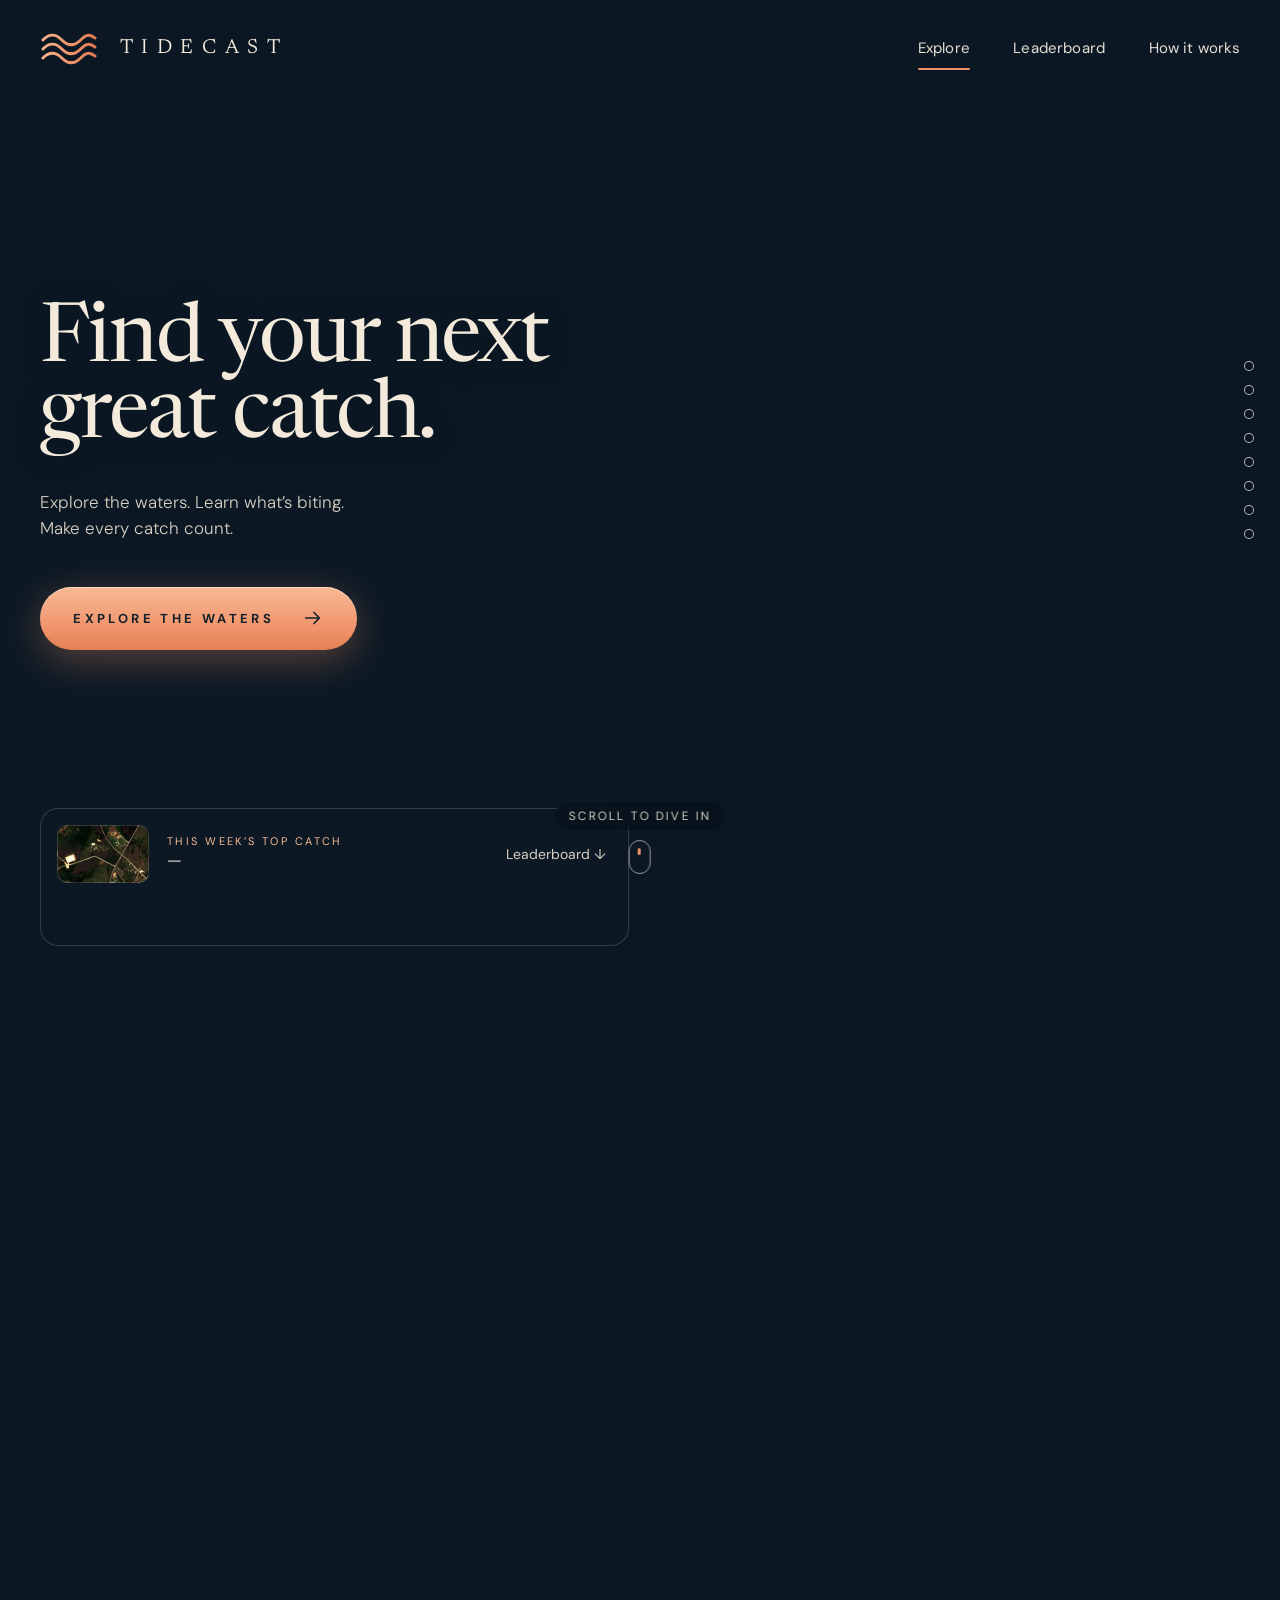
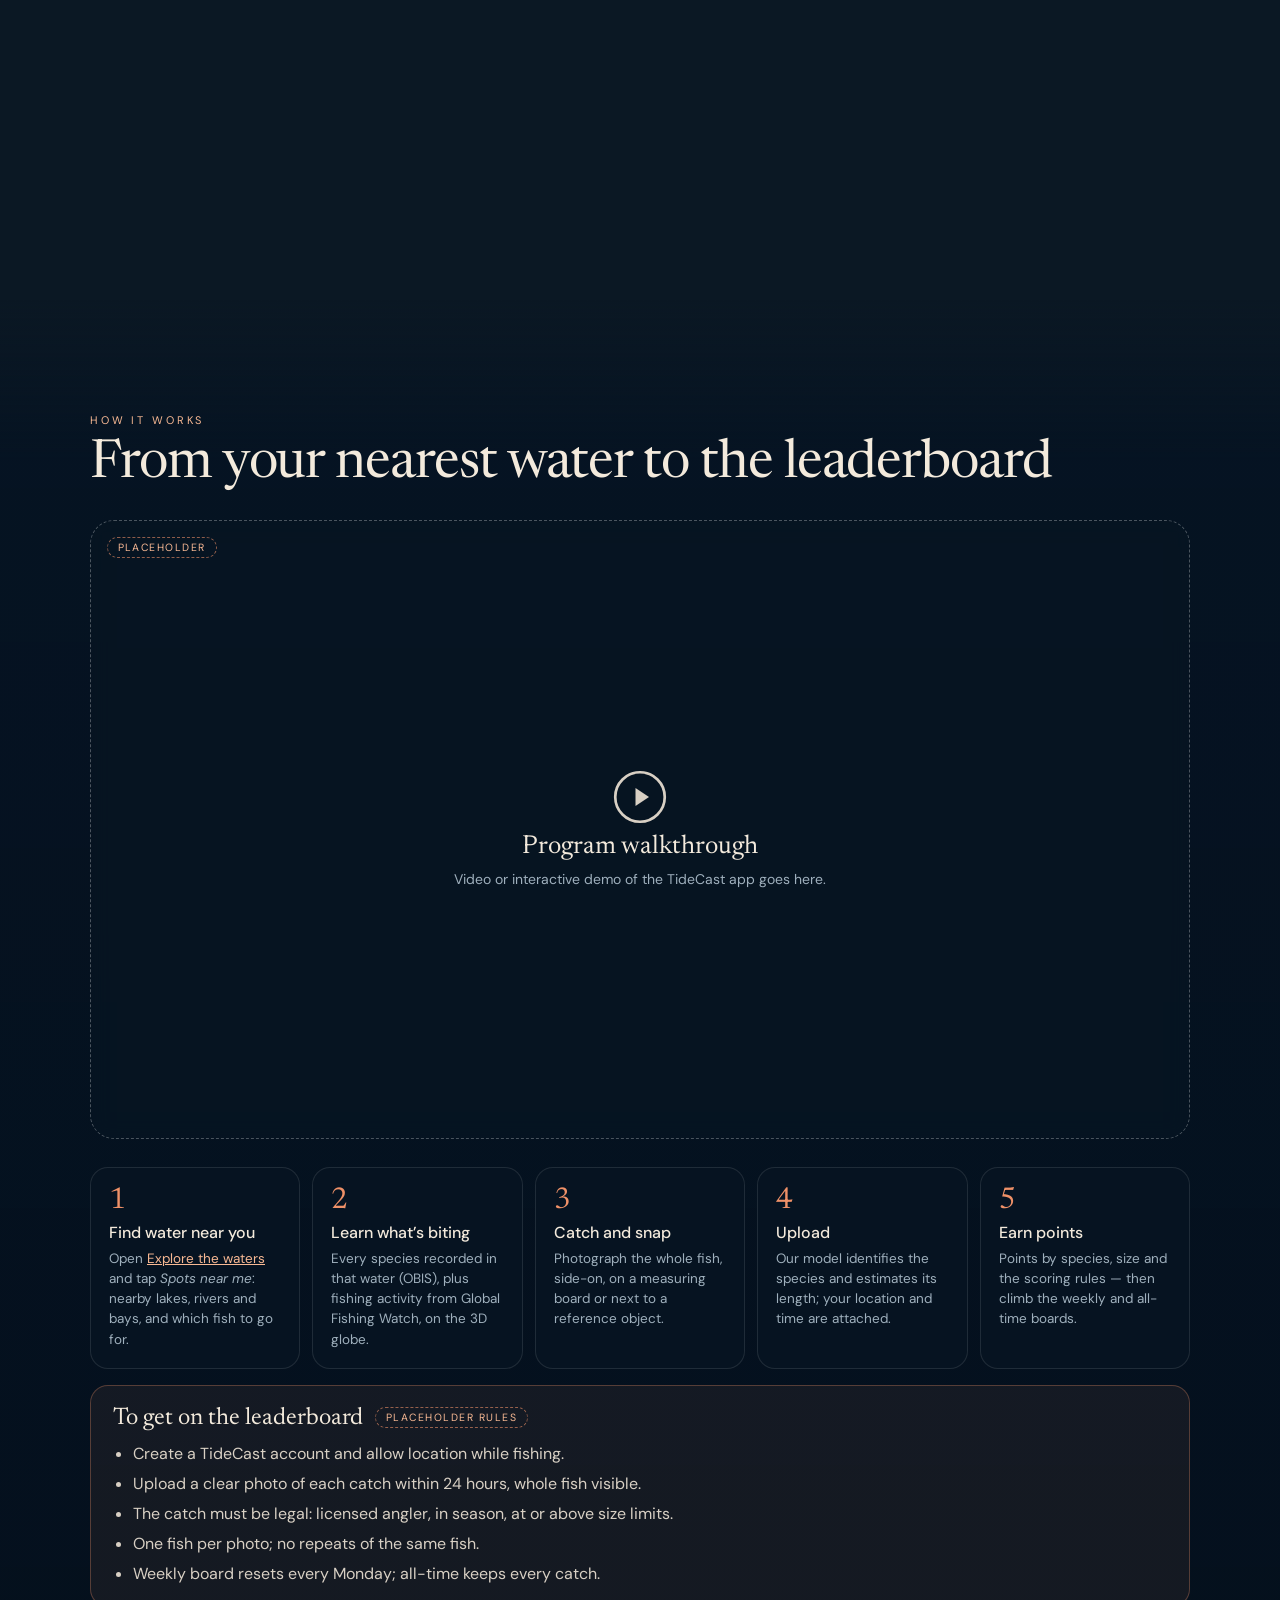
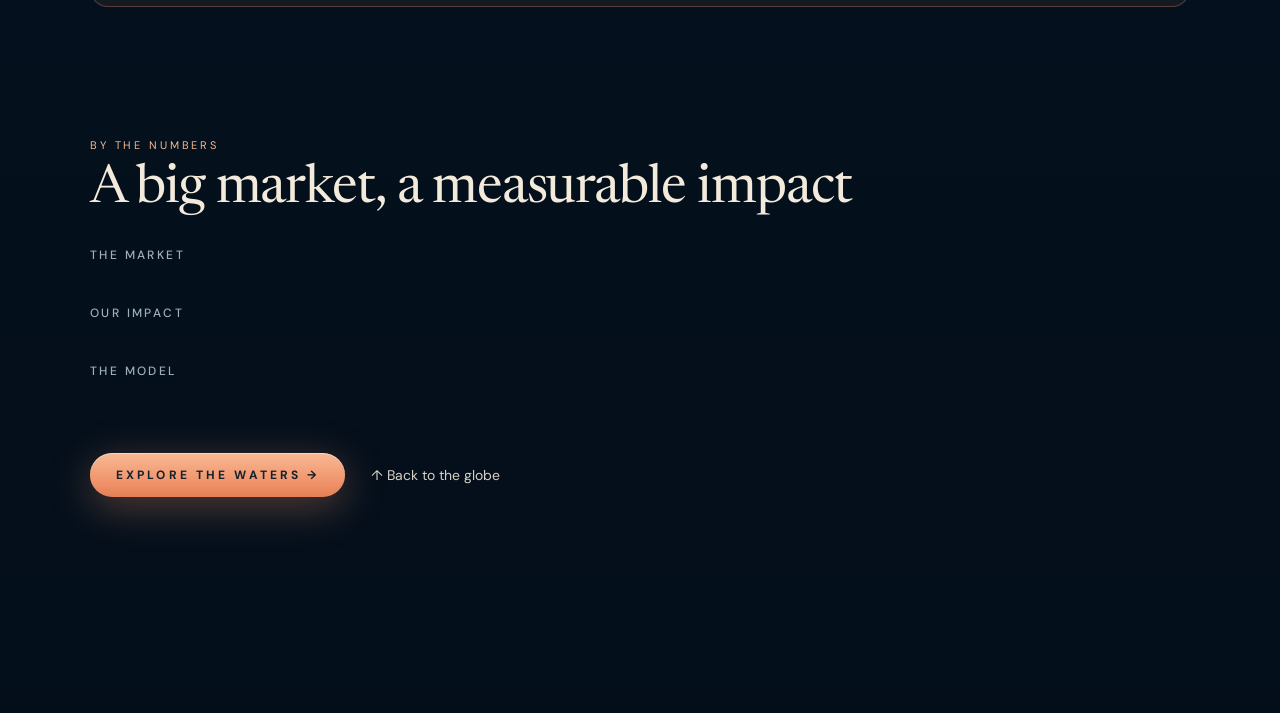
==== commit c83fa9b9: "Landing: auto location, straight-down dive, how-it-works and stats; spots picker moves to the atlas " ====
--- a/TideCast/Backbone/index.html
+++ b/TideCast/Backbone/index.html
@@ -13,6 +13,7 @@
   <script src="leaderboard.js"></script>
   <script src="fish-points.js"></script>
   <script src="waters.js"></script>
+  <script src="stats.js"></script>
 </head>
 <body>
   <!-- The whole journey is one WebGL canvas driven by the page's scroll position -->
@@ -48,16 +49,6 @@
   </main>
   <div id="scroll-hint" aria-hidden="true"><span>Scroll to dive in</span><i></i></div>
 
-  <!-- Your location and the spots to fish around it -->
-  <aside id="spots" aria-labelledby="spots-title">
-    <header>
-      <div><small>FISH NEAR YOU</small><h2 id="spots-title">Spots around you</h2></div>
-      <button id="locate" type="button"><svg viewBox="0 0 24 24" width="16" height="16" aria-hidden="true"><circle cx="12" cy="12" r="4" fill="none" stroke="currentColor" stroke-width="2"/><path d="M12 2v4M12 18v4M2 12h4M18 12h4" stroke="currentColor" stroke-width="2" stroke-linecap="round"/></svg>Find my location</button>
-    </header>
-    <p id="spots-where" aria-live="polite"></p>
-    <ol id="spots-list"></ol>
-  </aside>
-
   <nav id="chapters" aria-label="Chapters">
     <button data-to="0" aria-label="Earth"><span>Earth</span></button>
     <button data-to="0.18" aria-label="Your water"><span>Your water</span></button>
@@ -65,6 +56,8 @@
     <button data-to="0.58" aria-label="Surface"><span>Surface</span></button>
     <button data-to="0.8" aria-label="Beneath"><span>Beneath</span></button>
     <button data-to="1" aria-label="Leaderboard"><span>Leaderboard</span></button>
+    <button data-section="program" aria-label="How it works"><span>How it works</span></button>
+    <button data-section="stats" aria-label="By the numbers"><span>By the numbers</span></button>
   </nav>
 
   <section id="board" aria-labelledby="board-title">
@@ -79,26 +72,62 @@
     <ol class="rows" id="rows"></ol>
     <footer>
       <button id="back" type="button">↑ Back to the globe</button>
+      <button id="board-how" type="button">How do I get on the board? ↓</button>
       <a class="cta small" href="../">EXPLORE THE WATERS →</a>
     </footer>
-  </section>
-
-  <section id="how" role="dialog" aria-modal="true" aria-labelledby="how-title" hidden>
-    <div class="how-card">
-      <button class="how-close" id="how-close" aria-label="Close">×</button>
-      <small>HOW IT WORKS</small>
-      <h2 id="how-title">Three steps to your next great catch</h2>
-      <ol>
-        <li><b>Find water near you.</b> Share your location and see the lakes, rivers and bays around you, and which fish to go for.</li>
-        <li><b>Learn what’s biting.</b> Explore the globe in the fish atlas: every species recorded in a stretch of water, live from OBIS, with fishing activity from Global Fishing Watch.</li>
-        <li><b>Make every catch count.</b> Upload a photo of your catch, earn points for the species, and climb the Tidecast leaderboard.</li>
-      </ol>
-    </div>
   </section>
 
   <!-- Scroll length of the journey -->
   <div id="track" aria-hidden="true"></div>
 
+  <!-- After the journey: the page scrolls on normally over the water -->
+  <div id="after">
+    <section id="program" class="after-section" aria-labelledby="program-title">
+      <small class="kicker">HOW IT WORKS</small>
+      <h2 id="program-title">From your nearest water to the leaderboard</h2>
+      <!-- Placeholder: swap this frame for the program video / walkthrough -->
+      <div class="program-frame" role="img" aria-label="Program walkthrough placeholder">
+        <span class="ph-tag">Placeholder</span>
+        <svg viewBox="0 0 24 24" width="54" height="54" aria-hidden="true"><circle cx="12" cy="12" r="11" fill="none" stroke="currentColor" stroke-width="1.2"/><path d="M10 8l6 4-6 4z" fill="currentColor"/></svg>
+        <strong>Program walkthrough</strong>
+        <span>Video or interactive demo of the TideCast app goes here.</span>
+      </div>
+      <ol class="steps">
+        <li><b>Find water near you</b><span>Open <a href="../">Explore the waters</a> and tap <em>Spots near me</em>: nearby lakes, rivers and bays, and which fish to go for.</span></li>
+        <li><b>Learn what’s biting</b><span>Every species recorded in that water (OBIS), plus fishing activity from Global Fishing Watch, on the 3D globe.</span></li>
+        <li><b>Catch and snap</b><span>Photograph the whole fish, side-on, on a measuring board or next to a reference object.</span></li>
+        <li><b>Upload</b><span>Our model identifies the species and estimates its length; your location and time are attached.</span></li>
+        <li><b>Earn points</b><span>Points by species, size and the scoring rules — then climb the weekly and all-time boards.</span></li>
+      </ol>
+      <div class="rules">
+        <div class="rules-head"><h3>To get on the leaderboard</h3><span class="ph-tag">Placeholder rules</span></div>
+        <ul>
+          <li>Create a TideCast account and allow location while fishing.</li>
+          <li>Upload a clear photo of each catch within 24 hours, whole fish visible.</li>
+          <li>The catch must be legal: licensed angler, in season, at or above size limits.</li>
+          <li>One fish per photo; no repeats of the same fish.</li>
+          <li>Weekly board resets every Monday; all-time keeps every catch.</li>
+        </ul>
+      </div>
+    </section>
+
+    <section id="stats" class="after-section" aria-labelledby="stats-title">
+      <small class="kicker">BY THE NUMBERS</small>
+      <h2 id="stats-title">A big market, a measurable impact</h2>
+      <h3 class="stats-group">The market</h3>
+      <div class="stat-grid" id="stats-market"></div>
+      <h3 class="stats-group">Our impact</h3>
+      <div class="stat-grid" id="stats-impact"></div>
+      <h3 class="stats-group">The model</h3>
+      <div class="stat-grid" id="stats-model"></div>
+      <ul class="sources" id="stats-sources"></ul>
+      <footer class="after-foot">
+        <a class="cta small" href="../">EXPLORE THE WATERS →</a>
+        <button id="to-top" type="button">↑ Back to the globe</button>
+      </footer>
+    </section>
+  </div>
+
   <script type="module" src="tidecast.js"></script>
 </body>
 </html>
--- a/TideCast/Backbone/tidecast.css
+++ b/TideCast/Backbone/tidecast.css
@@ -87,15 +87,6 @@
 #back:hover { color: #000; }
 
 
-/* ---- How it works ------------------------------------------------------- */
-#how { position: fixed; inset: 0; z-index: 20; display: grid; place-items: center; background: rgba(4, 10, 16, .55); backdrop-filter: blur(6px); padding: 16px; }
-.how-card { position: relative; max-width: 560px; padding: 34px 36px; border-radius: 22px; background: rgba(14, 28, 40, .92); border: 1px solid rgba(255, 255, 255, .12); }
-.how-card small { letter-spacing: .26em; font-size: 11px; color: var(--coral-hi); }
-.how-card h2 { font-family: var(--serif); font-weight: 400; font-size: 34px; margin: 8px 0 18px; line-height: 1.1; }
-.how-card ol { margin: 0; padding-left: 20px; display: grid; gap: 12px; color: var(--ink-soft); line-height: 1.55; }
-.how-card b { color: var(--ink); }
-.how-close { position: absolute; right: 18px; top: 14px; font-size: 26px; color: var(--muted); }
-
 @media (max-width: 860px) {
   #hero { width: auto; right: 24px; justify-content: flex-start; padding-top: 20vh; }
   .teaser { position: relative; bottom: auto; margin-top: 28px; padding-bottom: 16px; }
@@ -104,34 +95,9 @@
   .rows .pts { display: none; }
   .podium { grid-template-columns: 1fr; }
 }
-@media (max-width: 560px) { nav #nav-how { display: none; } .logo span { letter-spacing: .3em; } }
+@media (max-width: 560px) { nav #nav-how { display: none; } .steps { grid-template-columns: 1fr; } .logo span { letter-spacing: .3em; } }
 
 /* ---- Journey UI -------------------------------------------------------- */
-/* Spots to fish around you (bottom left) */
-#spots { position: fixed; z-index: 8; left: clamp(16px, 3.1vw, 62px); bottom: clamp(16px, 5vh, 56px); width: min(400px, calc(100vw - 32px)); max-height: calc(100svh - 140px); overflow: auto; opacity: 0; visibility: hidden; padding: 18px 18px 14px; border-radius: 22px;
-  background: rgba(9, 22, 36, .62); border: 1px solid rgba(255, 255, 255, .14); backdrop-filter: blur(14px) saturate(1.3); -webkit-backdrop-filter: blur(14px) saturate(1.3); box-shadow: 0 18px 50px rgba(0, 0, 0, .35); }
-#spots > header { display: flex; align-items: flex-end; justify-content: space-between; gap: 12px; }
-#spots small { font-size: 10.5px; letter-spacing: .24em; color: var(--coral-hi); }
-#spots h2 { margin: 3px 0 0; font-family: var(--serif); font-weight: 400; font-size: 24px; line-height: 1.05; }
-#locate { flex: none; display: inline-flex; align-items: center; gap: 7px; padding: 8px 13px; border-radius: 999px; background: linear-gradient(180deg, var(--coral-hi), var(--coral)); color: #16212b; font-size: 12.5px; font-weight: 700; letter-spacing: .02em; box-shadow: 0 6px 18px rgba(239, 145, 104, .3); }
-#locate:hover { transform: translateY(-1px); }
-#locate:disabled { opacity: .7; cursor: progress; }
-#locate.busy svg { animation: spin 1.6s linear infinite; }
-#spots-where { margin: 10px 0 8px; font-size: 13px; color: var(--muted); }
-#spots-where b { color: var(--ink); font-weight: 500; }
-#spots-where span { opacity: .7; }
-#spots-list { list-style: none; margin: 0; padding: 0; display: grid; gap: 6px; }
-#spots-list button { width: 100%; display: grid; gap: 3px; padding: 10px 12px; border-radius: 14px; text-align: left; background: rgba(255, 255, 255, .05); border: 1px solid transparent; transition: background .2s, border-color .2s; }
-#spots-list button:hover { background: rgba(255, 255, 255, .09); }
-#spots-list button[aria-pressed="true"] { border-color: rgba(239, 145, 104, .6); background: rgba(239, 145, 104, .1); }
-.spot-head { display: flex; justify-content: space-between; gap: 10px; }
-.spot-head strong { font-weight: 500; font-size: 15px; }
-.spot-head em { font-style: normal; font-size: 13px; color: var(--coral-hi); white-space: nowrap; }
-.spot-kind { font-size: 11.5px; color: var(--muted); }
-.spot-fish { display: flex; flex-wrap: wrap; gap: 5px; margin-top: 3px; }
-.spot-fish i { font-style: normal; font-size: 11.5px; padding: 3px 8px; border-radius: 999px; background: rgba(120, 190, 255, .1); color: #d6e6f4; }
-.spot-fish b { color: var(--coral-hi); font-weight: 700; margin-left: 2px; }
-
 #scroll-hint { position: fixed; z-index: 5; left: 50%; bottom: 26px; transform: translateX(-50%); display: flex; flex-direction: column; align-items: center; gap: 10px; color: var(--ink-soft); font-size: 12px; letter-spacing: .18em; text-transform: uppercase; pointer-events: none; }
 #scroll-hint span { white-space: nowrap; padding: 6px 14px; border-radius: 14px; background: rgba(4, 12, 20, .45); backdrop-filter: blur(6px); -webkit-backdrop-filter: blur(6px); }
 #scroll-hint i { width: 22px; height: 34px; border: 1.5px solid rgba(243, 234, 220, .6); border-radius: 12px; position: relative; }
@@ -161,9 +127,41 @@
   nav a, nav button { font-size: 14px; }
   body.in-water nav { padding: 6px 14px; }
   .teaser { display: none; }
-  #spots { left: 12px; right: 12px; width: auto; bottom: 12px; padding: 14px 14px 10px; max-height: 46svh; }
-  #spots h2 { font-size: 20px; }
-  #spots-where { margin: 6px 0; font-size: 12px; }
-  #spots-list button { padding: 8px 10px; }
-  .spot-kind { display: none; }
 }
+
+/* ---- After the journey: how it works, stats ------------------------------ */
+#after { position: relative; z-index: 9; padding: 12vh 0 10vh; background: linear-gradient(180deg, rgba(4, 18, 34, 0), rgba(4, 18, 34, .78) 18vh, rgba(4, 14, 26, .92)); }
+.after-section { width: min(1100px, calc(100vw - 32px)); margin: 0 auto 14vh; }
+.kicker { font-size: 11px; letter-spacing: .26em; color: var(--coral-hi); }
+.after-section h2 { margin: 8px 0 28px; font-family: var(--serif); font-weight: 400; font-size: clamp(34px, 4.2vw, 62px); line-height: 1.02; letter-spacing: -.02em; }
+.ph-tag { display: inline-block; padding: 3px 10px; border-radius: 999px; font-size: 10.5px; letter-spacing: .14em; text-transform: uppercase; color: var(--coral-hi); border: 1px dashed rgba(239, 145, 104, .6); }
+.program-frame { position: relative; aspect-ratio: 16 / 9; display: grid; place-content: center; justify-items: center; gap: 10px; border-radius: 24px; border: 1.5px dashed rgba(255, 255, 255, .28); background: rgba(9, 22, 36, .55); backdrop-filter: blur(10px); -webkit-backdrop-filter: blur(10px); color: var(--ink-soft); text-align: center; padding: 20px; }
+.program-frame .ph-tag { position: absolute; top: 16px; left: 16px; }
+.program-frame strong { font-family: var(--serif); font-weight: 400; font-size: 26px; color: var(--ink); }
+.program-frame > span:last-child { font-size: 14px; color: var(--muted); }
+.steps { list-style: none; counter-reset: s; margin: 28px 0 0; padding: 0; display: grid; grid-template-columns: repeat(5, 1fr); gap: 12px; }
+.steps li { counter-increment: s; display: grid; gap: 6px; align-content: start; padding: 18px; border-radius: 18px; background: rgba(9, 22, 36, .6); border: 1px solid rgba(255, 255, 255, .1); }
+.steps li::before { content: counter(s); font-family: var(--serif); font-size: 30px; line-height: 1; color: var(--coral); }
+.steps b { font-weight: 500; font-size: 16px; }
+.steps span { font-size: 13.5px; line-height: 1.5; color: var(--muted); }
+.steps a { color: var(--coral-hi); }
+.rules { margin-top: 16px; padding: 20px 22px; border-radius: 18px; background: rgba(239, 145, 104, .07); border: 1px solid rgba(239, 145, 104, .3); }
+.rules-head { display: flex; align-items: center; gap: 12px; flex-wrap: wrap; }
+.rules h3 { margin: 0; font-family: var(--serif); font-weight: 400; font-size: 24px; }
+.rules ul { margin: 12px 0 0; padding-left: 20px; display: grid; gap: 6px; color: var(--ink-soft); line-height: 1.5; }
+.stats-group { margin: 30px 0 12px; font-size: 12px; letter-spacing: .2em; text-transform: uppercase; color: var(--muted); font-weight: 500; }
+.stat-grid { display: grid; grid-template-columns: repeat(4, 1fr); gap: 12px; }
+.stat { position: relative; display: grid; gap: 4px; align-content: start; padding: 20px 18px; border-radius: 18px; background: rgba(9, 22, 36, .6); border: 1px solid rgba(255, 255, 255, .1); }
+.stat strong { font-family: var(--serif); font-weight: 400; font-size: clamp(34px, 3.4vw, 50px); line-height: 1; color: var(--ink); font-variant-numeric: tabular-nums; }
+.stat span { font-size: 14px; color: var(--ink-soft); }
+.stat small { font-size: 12px; color: var(--muted); line-height: 1.4; }
+.stat em { position: absolute; top: 12px; right: 12px; font-style: normal; font-size: 9.5px; letter-spacing: .14em; text-transform: uppercase; color: var(--coral-hi); }
+.stat.placeholder { border-style: dashed; border-color: rgba(239, 145, 104, .4); }
+.stat.placeholder strong { color: var(--muted); }
+.sources { margin: 22px 0 0; padding-left: 18px; font-size: 12px; color: var(--muted); display: grid; gap: 4px; }
+.sources a { color: var(--muted); }
+.after-foot { display: flex; align-items: center; gap: 20px; margin-top: 40px; flex-wrap: wrap; }
+#to-top, #board-how { font-size: 14px; color: var(--ink-soft); }
+#board-how { color: #24453d; }
+body.past-track #chapters button { border-color: rgba(255, 255, 255, .5); }
+@media (max-width: 960px) { .steps { grid-template-columns: repeat(2, 1fr); } .stat-grid { grid-template-columns: repeat(2, 1fr); } }
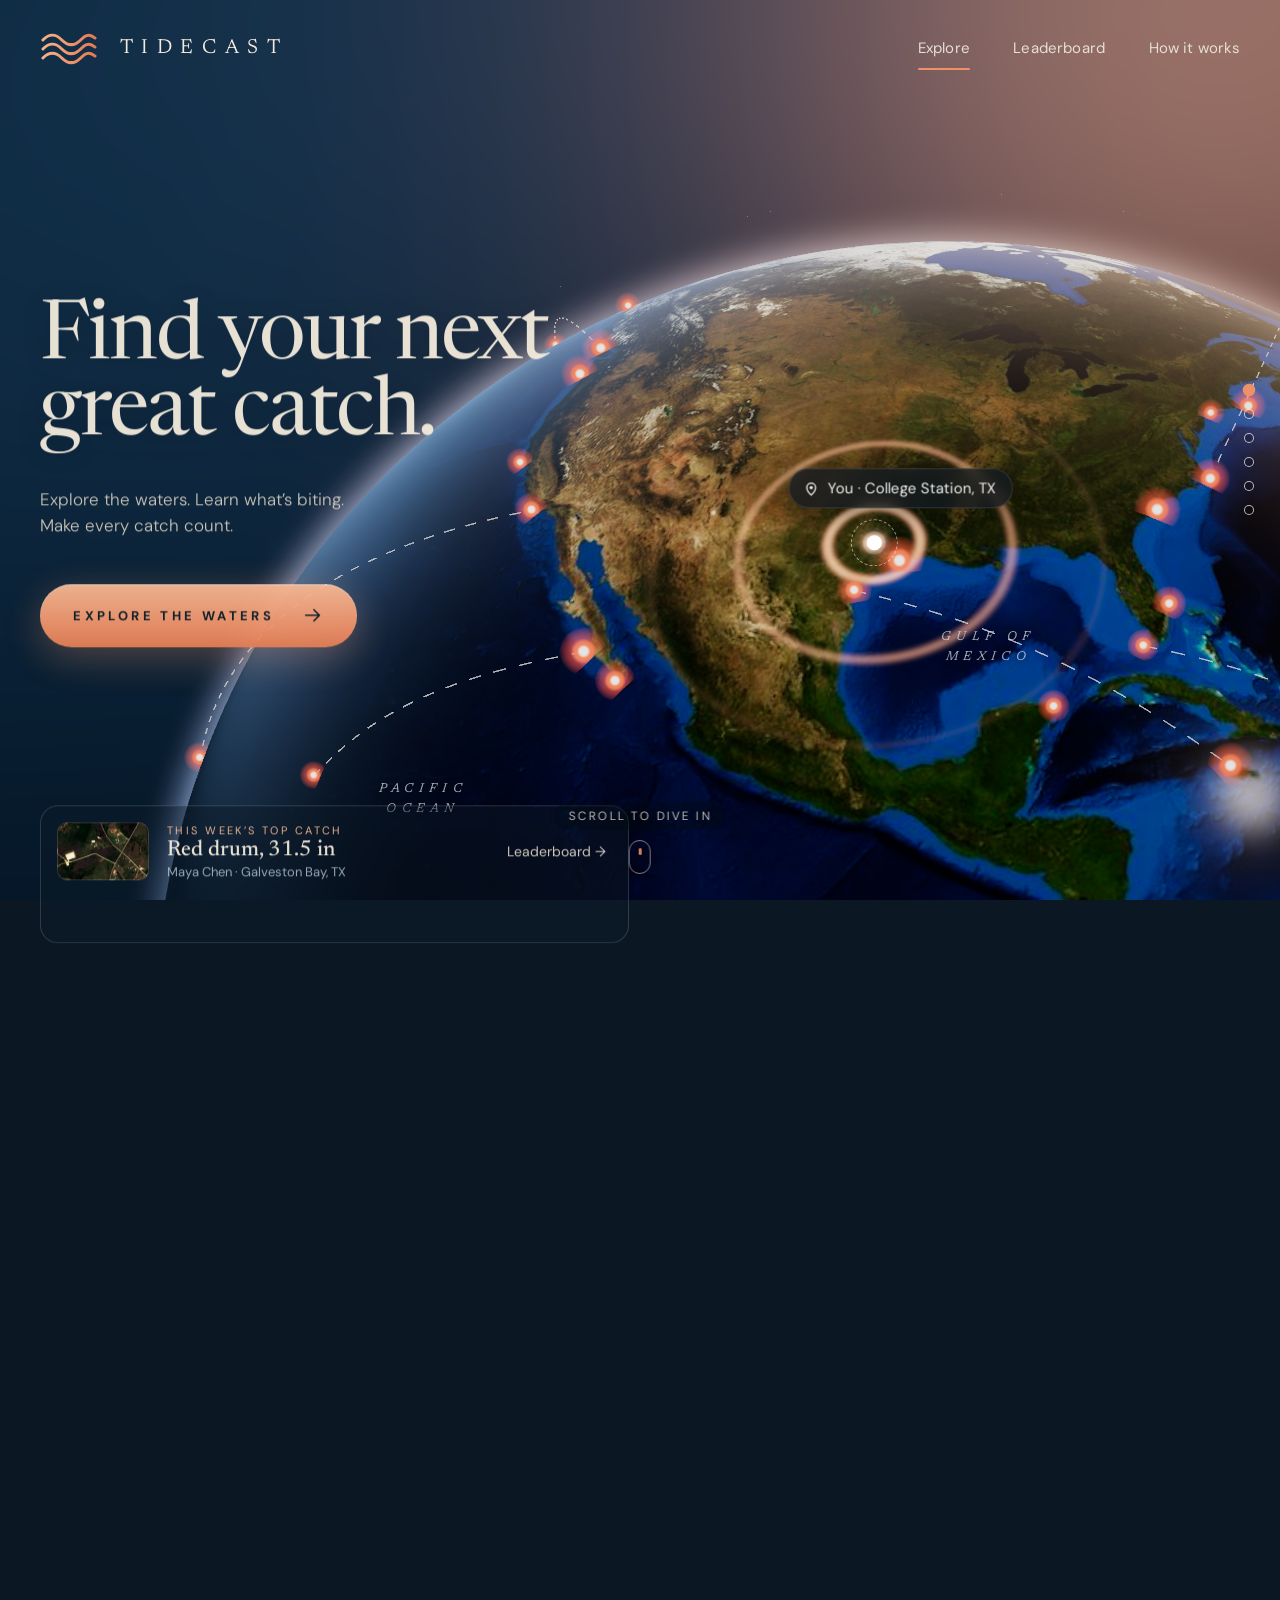
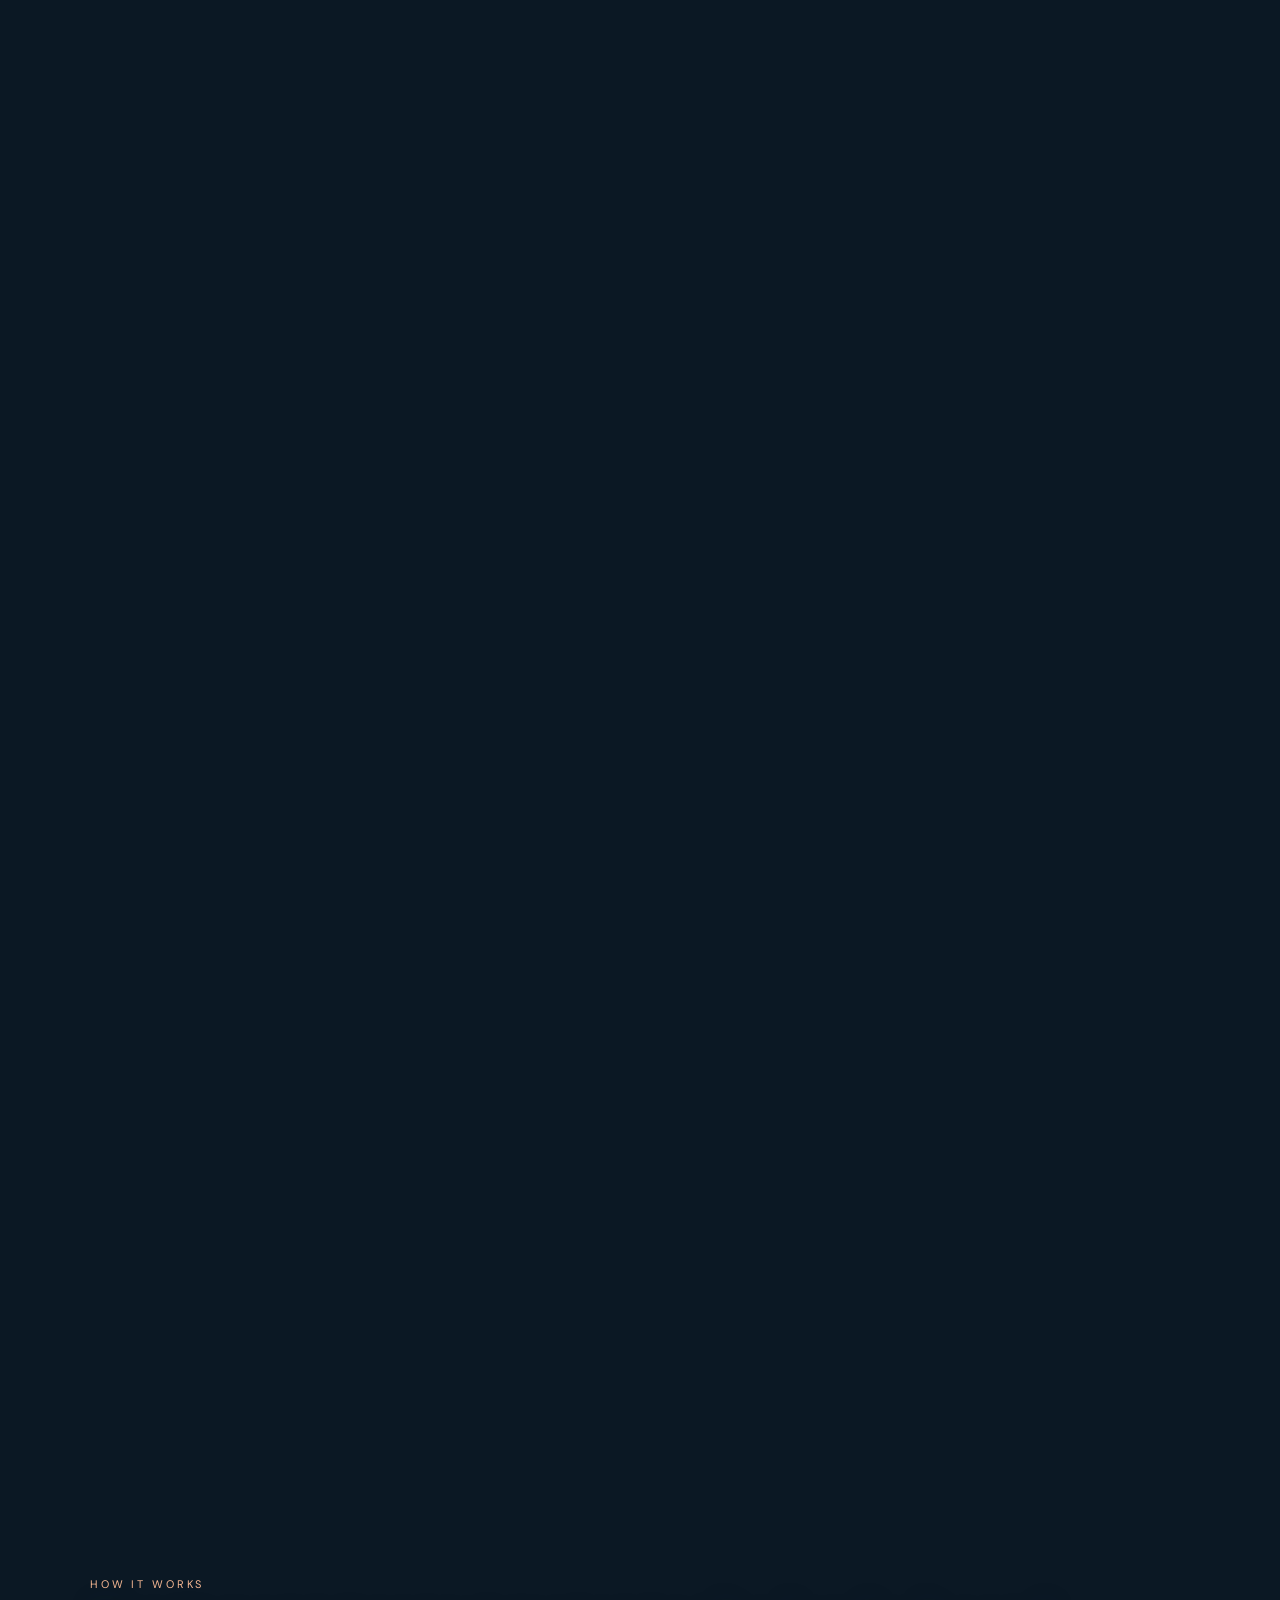
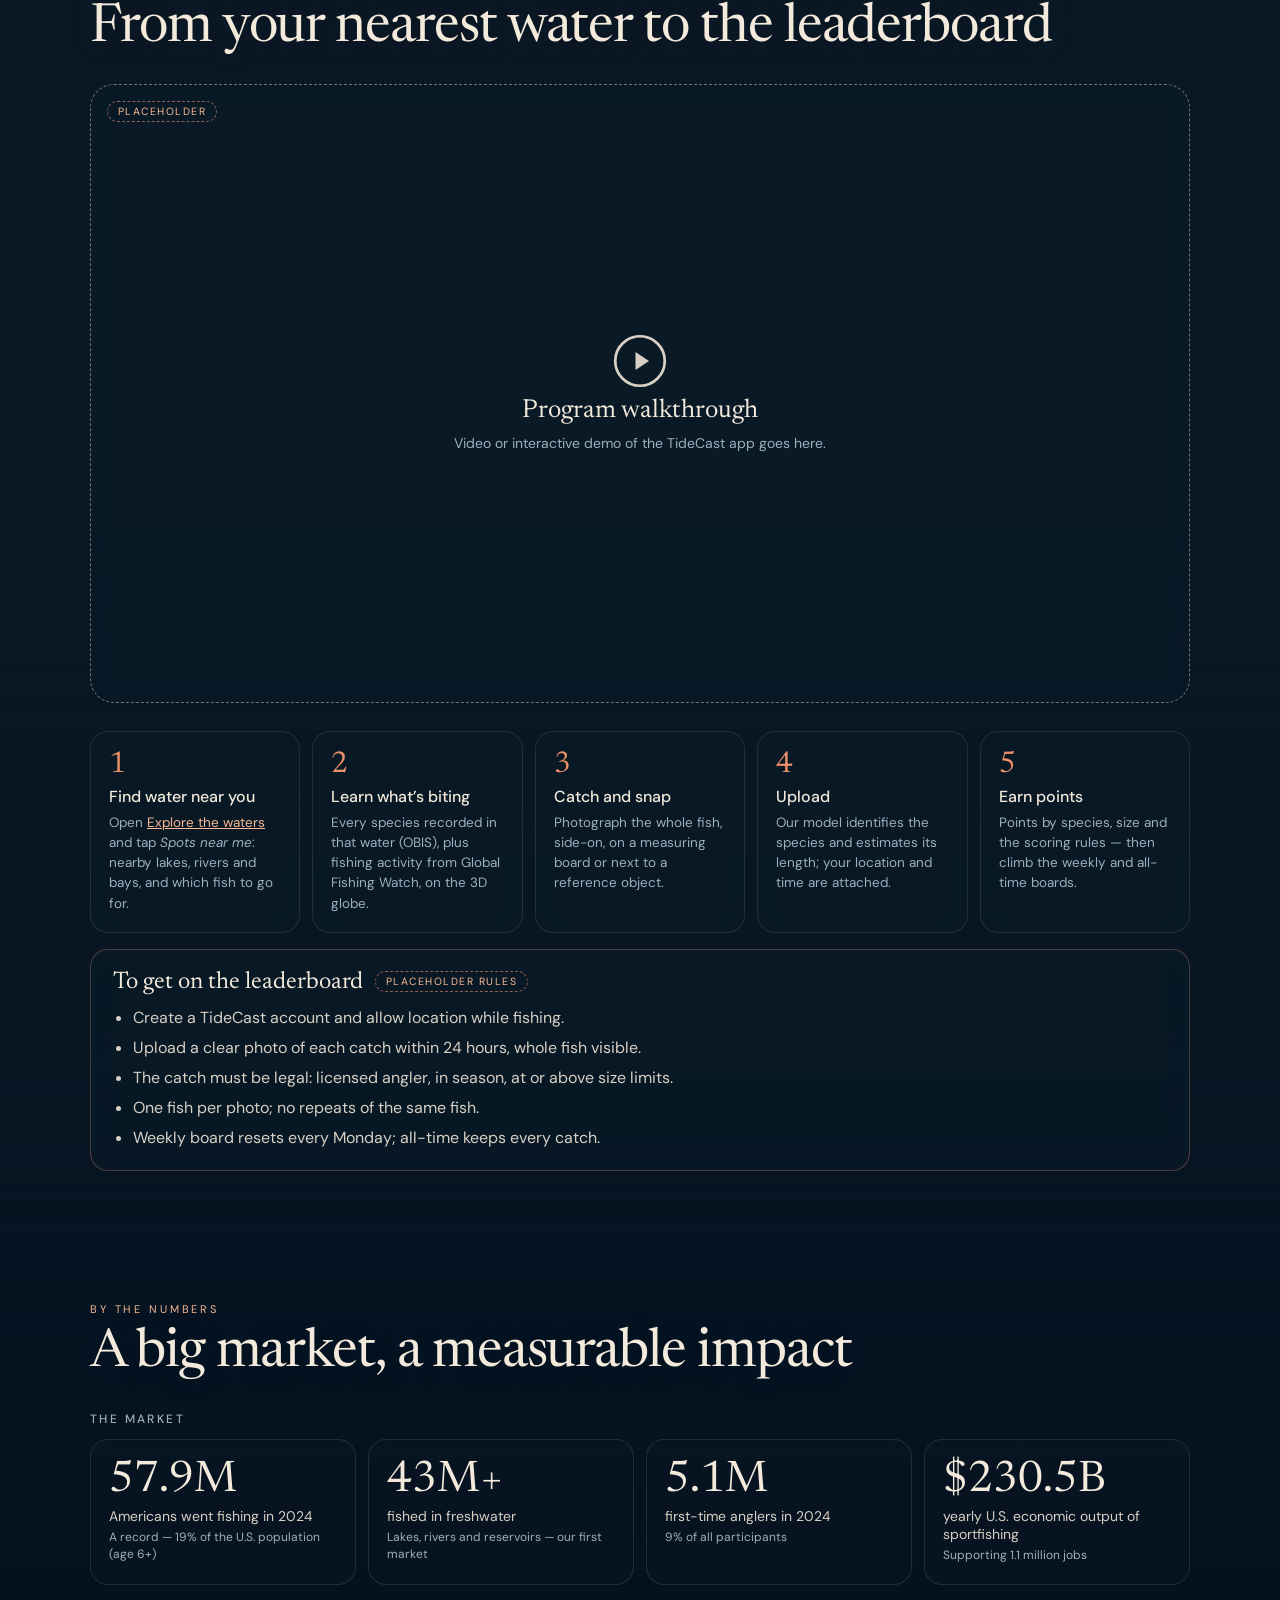
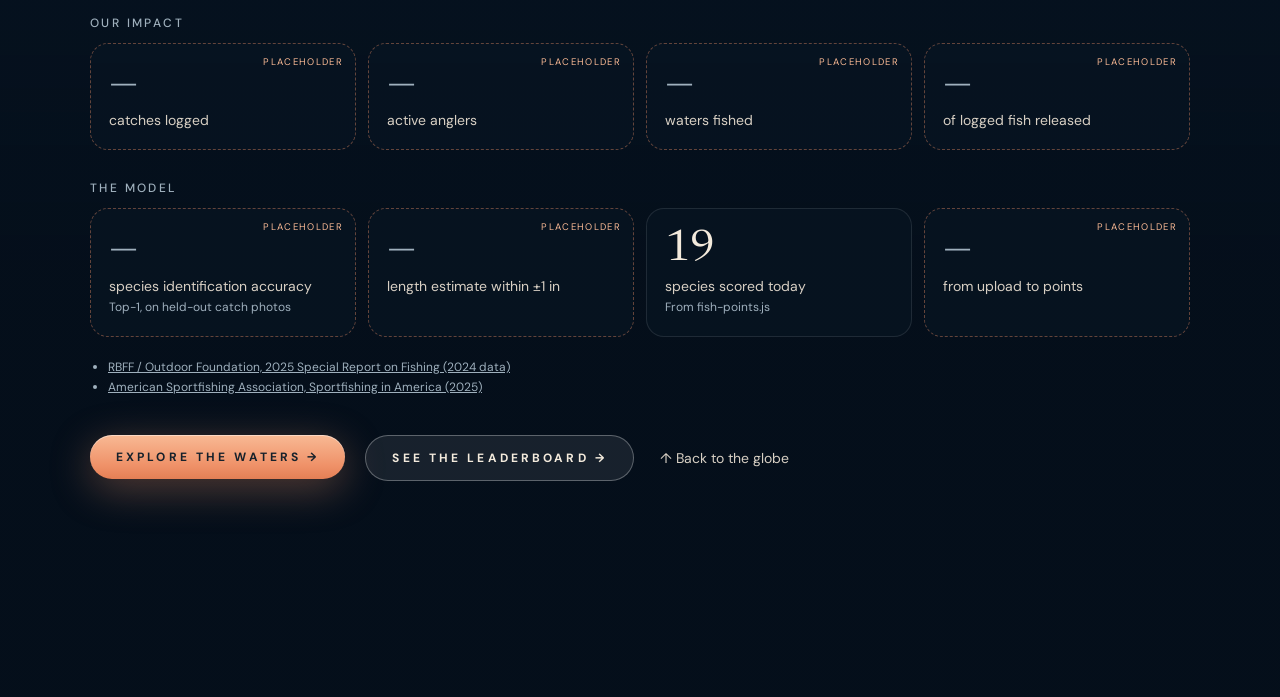
==== commit 5f42d25c: "Landing: end on the lake surface; How it works rises over it; leaderboard gets its own page - The jo" ====
--- a/TideCast/Backbone/index.html
+++ b/TideCast/Backbone/index.html
@@ -32,7 +32,7 @@
     </a>
     <nav aria-label="Main">
       <a href="../" class="active">Explore</a>
-      <button id="nav-leaderboard" type="button">Leaderboard</button>
+      <a href="leaderboard.html">Leaderboard</a>
       <button id="nav-how" type="button">How it works</button>
     </nav>
   </header>
@@ -41,11 +41,11 @@
     <h1>Find your next<br>great catch.</h1>
     <p class="lede">Explore the waters. Learn what’s biting.<br>Make every catch count.</p>
     <a class="cta" href="../">EXPLORE THE WATERS <svg viewBox="0 0 24 24" width="22" height="22" aria-hidden="true"><path d="M4 12h15m-6-6 6 6-6 6" fill="none" stroke="currentColor" stroke-width="1.8" stroke-linecap="round" stroke-linejoin="round"/></svg></a>
-    <button class="teaser" id="teaser" type="button" aria-label="Go to the leaderboard">
+    <a class="teaser" id="teaser" href="leaderboard.html" aria-label="Go to the leaderboard">
       <span class="teaser-art" aria-hidden="true"></span>
       <span class="teaser-text"><small>THIS WEEK’S TOP CATCH</small><strong id="teaser-title">—</strong><span id="teaser-sub"></span></span>
-      <span class="teaser-go">Leaderboard ↓</span>
-    </button>
+      <span class="teaser-go">Leaderboard →</span>
+    </a>
   </main>
   <div id="scroll-hint" aria-hidden="true"><span>Scroll to dive in</span><i></i></div>
 
@@ -53,29 +53,11 @@
     <button data-to="0" aria-label="Earth"><span>Earth</span></button>
     <button data-to="0.18" aria-label="Your water"><span>Your water</span></button>
     <button data-to="0.38" aria-label="Descent"><span>Descent</span></button>
-    <button data-to="0.58" aria-label="Surface"><span>Surface</span></button>
-    <button data-to="0.8" aria-label="Beneath"><span>Beneath</span></button>
-    <button data-to="1" aria-label="Leaderboard"><span>Leaderboard</span></button>
+    <button data-to="0.62" aria-label="Your lake"><span>Your lake</span></button>
     <button data-section="program" aria-label="How it works"><span>How it works</span></button>
     <button data-section="stats" aria-label="By the numbers"><span>By the numbers</span></button>
   </nav>
 
-  <section id="board" aria-labelledby="board-title">
-    <header>
-      <div><small>TIDECAST · ANGLERS</small><h2 id="board-title">Leaderboard</h2></div>
-      <div class="tabs" role="tablist">
-        <button role="tab" data-period="week" aria-selected="true">This week</button>
-        <button role="tab" data-period="all" aria-selected="false">All time</button>
-      </div>
-    </header>
-    <div class="podium" id="podium"></div>
-    <ol class="rows" id="rows"></ol>
-    <footer>
-      <button id="back" type="button">↑ Back to the globe</button>
-      <button id="board-how" type="button">How do I get on the board? ↓</button>
-      <a class="cta small" href="../">EXPLORE THE WATERS →</a>
-    </footer>
-  </section>
 
   <!-- Scroll length of the journey -->
   <div id="track" aria-hidden="true"></div>
@@ -123,6 +105,7 @@
       <ul class="sources" id="stats-sources"></ul>
       <footer class="after-foot">
         <a class="cta small" href="../">EXPLORE THE WATERS →</a>
+        <a class="cta small ghost" href="leaderboard.html">SEE THE LEADERBOARD →</a>
         <button id="to-top" type="button">↑ Back to the globe</button>
       </footer>
     </section>
--- a/TideCast/Backbone/tidecast.css
+++ b/TideCast/Backbone/tidecast.css
@@ -12,7 +12,7 @@
 html { background: var(--navy); }
 body { margin: 0; color: var(--ink); font-family: var(--sans); -webkit-font-smoothing: antialiased; overscroll-behavior-y: none; }
 /* Scroll length of the journey; the stage stays pinned while it scrolls. */
-#track { height: 1100svh; }
+#track { height: 700svh; }
 #stage { position: fixed; inset: 0; width: 100vw; height: 100svh; display: block; z-index: 0; touch-action: pan-y; }
 #overlay { position: fixed; inset: 0; z-index: 3; pointer-events: none; }
 button { font: inherit; color: inherit; background: none; border: 0; cursor: pointer; }
@@ -83,7 +83,7 @@
 .rows .measure { font-family: var(--serif); font-size: 18px; }
 .rows .pts { font-weight: 700; font-size: 13px; color: #c4623a; min-width: 64px; text-align: right; }
 #board > footer { display: flex; justify-content: space-between; align-items: center; gap: 12px; margin-top: 18px; flex-wrap: wrap; }
-#back { font-size: 14px; color: #24453d; padding: 10px 2px; }
+#back { font-size: 14px; color: #24453d; padding: 10px 2px; text-decoration: none; }
 #back:hover { color: #000; }
 
 
@@ -110,11 +110,6 @@
 #chapters span { position: absolute; right: 20px; top: 50%; transform: translateY(-50%); white-space: nowrap; font-size: 12px; color: #fff; text-shadow: 0 1px 8px rgba(0, 0, 0, .6); opacity: 0; transition: opacity .2s; }
 #chapters button:hover span, #chapters button:focus-visible span { opacity: 1; }
 
-/* "+points" when a fish is reeled out of the water */
-.catch-pop { position: absolute; left: 0; top: 0; opacity: 0; display: grid; justify-items: center; gap: 2px; padding: 8px 14px; border-radius: 14px; background: rgba(9, 22, 36, .62); border: 1px solid rgba(239, 145, 104, .55); backdrop-filter: blur(6px); -webkit-backdrop-filter: blur(6px); white-space: nowrap; box-shadow: 0 8px 26px rgba(0, 0, 0, .3); }
-.catch-pop b { font-family: var(--serif); font-weight: 500; font-size: 22px; color: var(--coral-hi); line-height: 1; }
-.catch-pop span { font-size: 11px; letter-spacing: .08em; color: #e6eef6; }
-
 body.in-water nav { padding: 8px 22px; border-radius: 999px; background: rgba(8, 26, 22, .38); backdrop-filter: blur(10px); -webkit-backdrop-filter: blur(10px); }
 body.in-water .logo { padding: 6px 16px 6px 10px; border-radius: 999px; background: rgba(8, 26, 22, .3); backdrop-filter: blur(10px); -webkit-backdrop-filter: blur(10px); }
 @media (max-width: 860px) { #chapters { display: none; } #scroll-hint { bottom: 14px; } }
@@ -130,22 +125,24 @@
 }
 
 /* ---- After the journey: how it works, stats ------------------------------ */
-#after { position: relative; z-index: 9; padding: 12vh 0 10vh; background: linear-gradient(180deg, rgba(4, 18, 34, 0), rgba(4, 18, 34, .78) 18vh, rgba(4, 14, 26, .92)); }
+/* The lake stays visible behind "How it works"; the page darkens toward the stats. */
+#after { position: relative; z-index: 9; padding: 8vh 0 10vh; background: linear-gradient(180deg, rgba(4, 18, 34, 0), rgba(4, 18, 34, 0) 70vh, rgba(4, 18, 34, .6) 150vh, rgba(4, 14, 26, .9) 220vh); }
+.after-section h2 { text-shadow: 0 2px 24px rgba(0, 30, 50, .45); }
 .after-section { width: min(1100px, calc(100vw - 32px)); margin: 0 auto 14vh; }
 .kicker { font-size: 11px; letter-spacing: .26em; color: var(--coral-hi); }
 .after-section h2 { margin: 8px 0 28px; font-family: var(--serif); font-weight: 400; font-size: clamp(34px, 4.2vw, 62px); line-height: 1.02; letter-spacing: -.02em; }
 .ph-tag { display: inline-block; padding: 3px 10px; border-radius: 999px; font-size: 10.5px; letter-spacing: .14em; text-transform: uppercase; color: var(--coral-hi); border: 1px dashed rgba(239, 145, 104, .6); }
-.program-frame { position: relative; aspect-ratio: 16 / 9; display: grid; place-content: center; justify-items: center; gap: 10px; border-radius: 24px; border: 1.5px dashed rgba(255, 255, 255, .28); background: rgba(9, 22, 36, .55); backdrop-filter: blur(10px); -webkit-backdrop-filter: blur(10px); color: var(--ink-soft); text-align: center; padding: 20px; }
+.program-frame { position: relative; aspect-ratio: 16 / 9; display: grid; place-content: center; justify-items: center; gap: 10px; border-radius: 24px; border: 1.5px dashed rgba(255, 255, 255, .4); background: rgba(9, 30, 44, .42); backdrop-filter: blur(10px); -webkit-backdrop-filter: blur(10px); color: var(--ink-soft); text-align: center; padding: 20px; }
 .program-frame .ph-tag { position: absolute; top: 16px; left: 16px; }
 .program-frame strong { font-family: var(--serif); font-weight: 400; font-size: 26px; color: var(--ink); }
 .program-frame > span:last-child { font-size: 14px; color: var(--muted); }
 .steps { list-style: none; counter-reset: s; margin: 28px 0 0; padding: 0; display: grid; grid-template-columns: repeat(5, 1fr); gap: 12px; }
-.steps li { counter-increment: s; display: grid; gap: 6px; align-content: start; padding: 18px; border-radius: 18px; background: rgba(9, 22, 36, .6); border: 1px solid rgba(255, 255, 255, .1); }
+.steps li { counter-increment: s; display: grid; gap: 6px; align-content: start; padding: 18px; border-radius: 18px; background: rgba(9, 26, 40, .62); backdrop-filter: blur(10px); -webkit-backdrop-filter: blur(10px); border: 1px solid rgba(255, 255, 255, .1); }
 .steps li::before { content: counter(s); font-family: var(--serif); font-size: 30px; line-height: 1; color: var(--coral); }
 .steps b { font-weight: 500; font-size: 16px; }
 .steps span { font-size: 13.5px; line-height: 1.5; color: var(--muted); }
 .steps a { color: var(--coral-hi); }
-.rules { margin-top: 16px; padding: 20px 22px; border-radius: 18px; background: rgba(239, 145, 104, .07); border: 1px solid rgba(239, 145, 104, .3); }
+.rules { margin-top: 16px; padding: 20px 22px; border-radius: 18px; background: rgba(9, 26, 40, .62); backdrop-filter: blur(10px); -webkit-backdrop-filter: blur(10px); border: 1px solid rgba(239, 145, 104, .3); }
 .rules-head { display: flex; align-items: center; gap: 12px; flex-wrap: wrap; }
 .rules h3 { margin: 0; font-family: var(--serif); font-weight: 400; font-size: 24px; }
 .rules ul { margin: 12px 0 0; padding-left: 20px; display: grid; gap: 6px; color: var(--ink-soft); line-height: 1.5; }
@@ -161,7 +158,20 @@
 .sources { margin: 22px 0 0; padding-left: 18px; font-size: 12px; color: var(--muted); display: grid; gap: 4px; }
 .sources a { color: var(--muted); }
 .after-foot { display: flex; align-items: center; gap: 20px; margin-top: 40px; flex-wrap: wrap; }
-#to-top, #board-how { font-size: 14px; color: var(--ink-soft); }
-#board-how { color: #24453d; }
+#to-top { font-size: 14px; color: var(--ink-soft); }
+.cta.ghost { background: rgba(255, 255, 255, .08); color: var(--ink); border: 1px solid rgba(255, 255, 255, .3); box-shadow: none; }
+a.teaser { color: inherit; text-decoration: none; }
+
+/* ---- Leaderboard page ---------------------------------------------------- */
+body.board-page { min-height: 100svh; background: radial-gradient(120% 80% at 85% 0%, rgba(239, 145, 104, .22), transparent 55%), radial-gradient(90% 70% at 10% 100%, rgba(40, 140, 170, .35), transparent 60%), linear-gradient(180deg, #0b1d2e, #06121e); }
+body.board-page main { width: min(860px, calc(100vw - 32px)); margin: 0 auto; padding: clamp(110px, 16vh, 150px) 0 60px; }
+body.board-page #board { position: relative; left: auto; top: auto; transform: none; visibility: visible; width: 100%; max-height: none; overflow: visible; background: linear-gradient(165deg, #f6fbfa, #e4f0ee); }
+.points-table { margin-top: 28px; padding: 22px 24px; border-radius: 22px; background: rgba(9, 26, 40, .6); border: 1px solid rgba(255, 255, 255, .12); }
+.points-table h2 { margin: 6px 0 14px; font-family: var(--serif); font-weight: 400; font-size: 30px; }
+.points-table ul { list-style: none; margin: 0; padding: 0; display: grid; grid-template-columns: repeat(2, 1fr); gap: 0 24px; }
+.points-table li { display: flex; justify-content: space-between; gap: 12px; padding: 8px 0; border-bottom: 1px solid rgba(255, 255, 255, .08); font-size: 14px; }
+.points-table li span { color: var(--muted); font-size: 12px; margin-left: 8px; }
+.points-table li b { color: var(--coral-hi); white-space: nowrap; }
+@media (max-width: 600px) { .points-table ul { grid-template-columns: 1fr; } }
 body.past-track #chapters button { border-color: rgba(255, 255, 255, .5); }
 @media (max-width: 960px) { .steps { grid-template-columns: repeat(2, 1fr); } .stat-grid { grid-template-columns: repeat(2, 1fr); } }
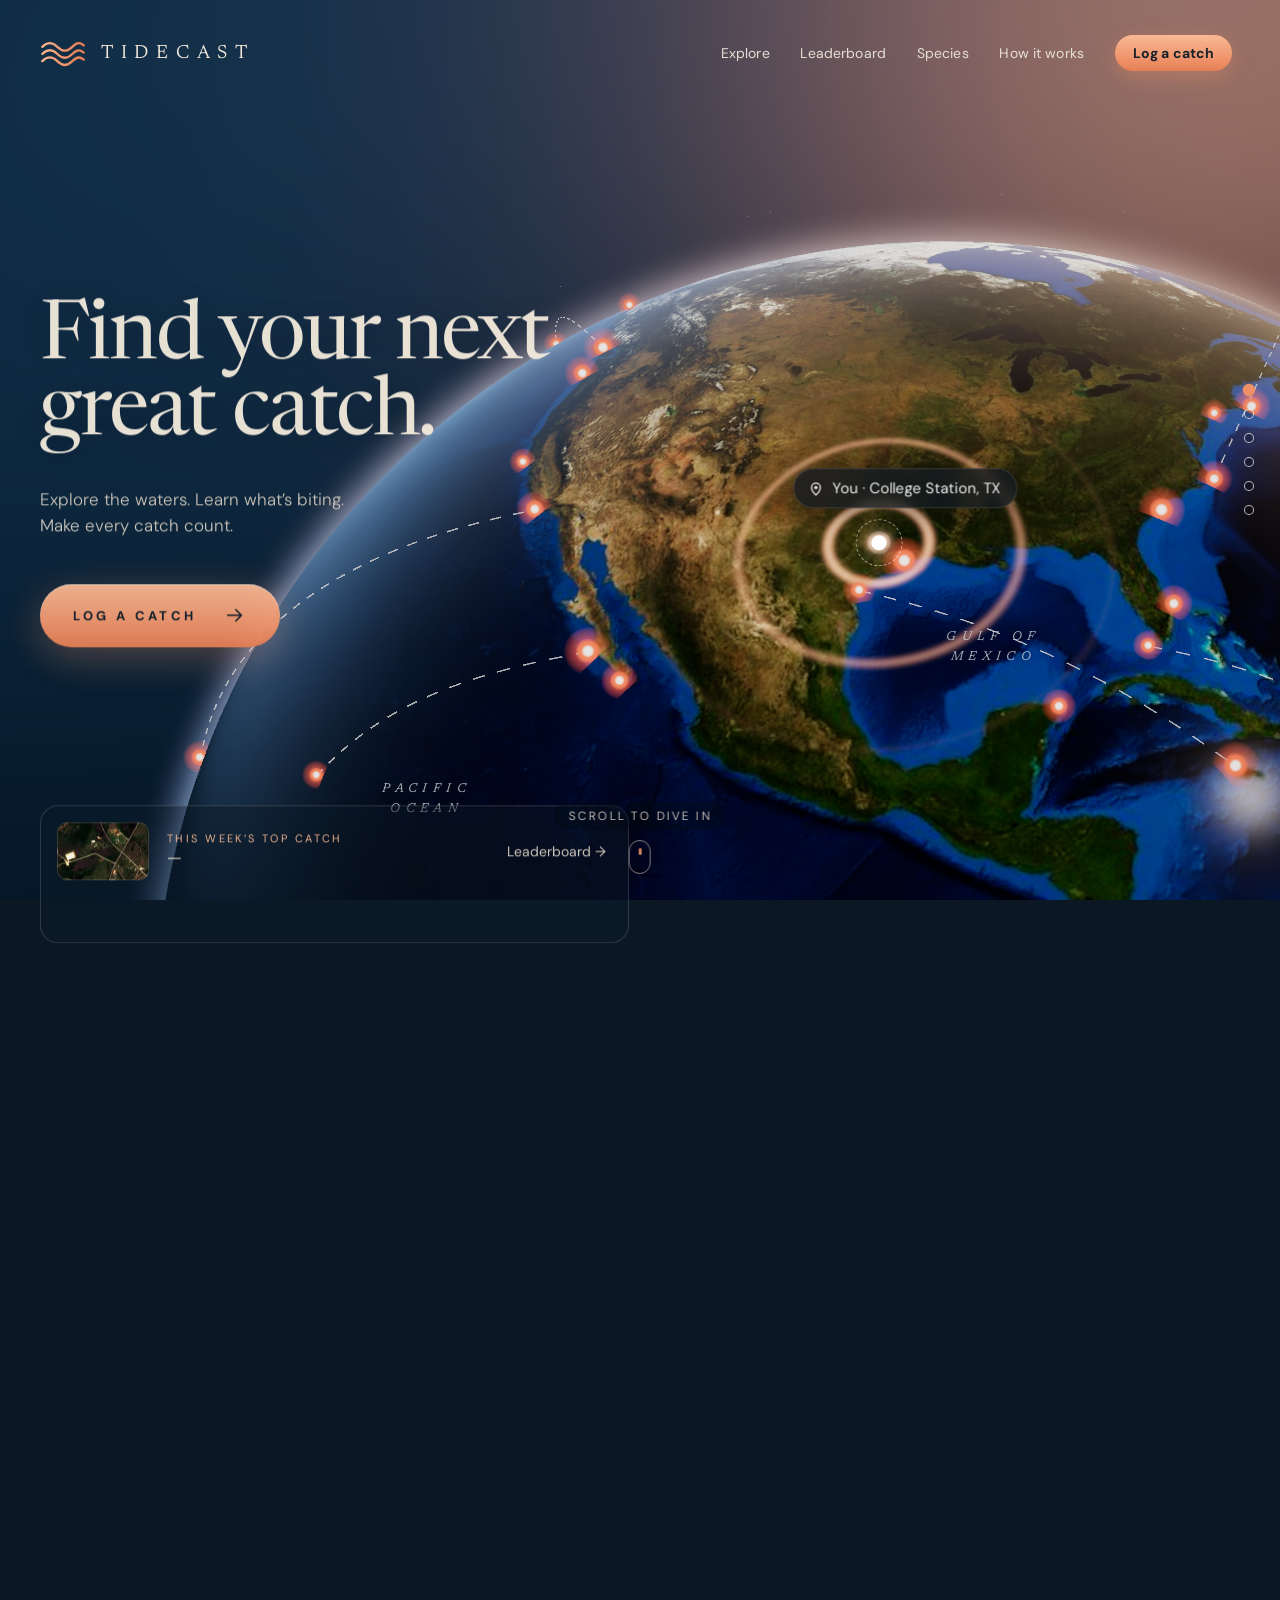
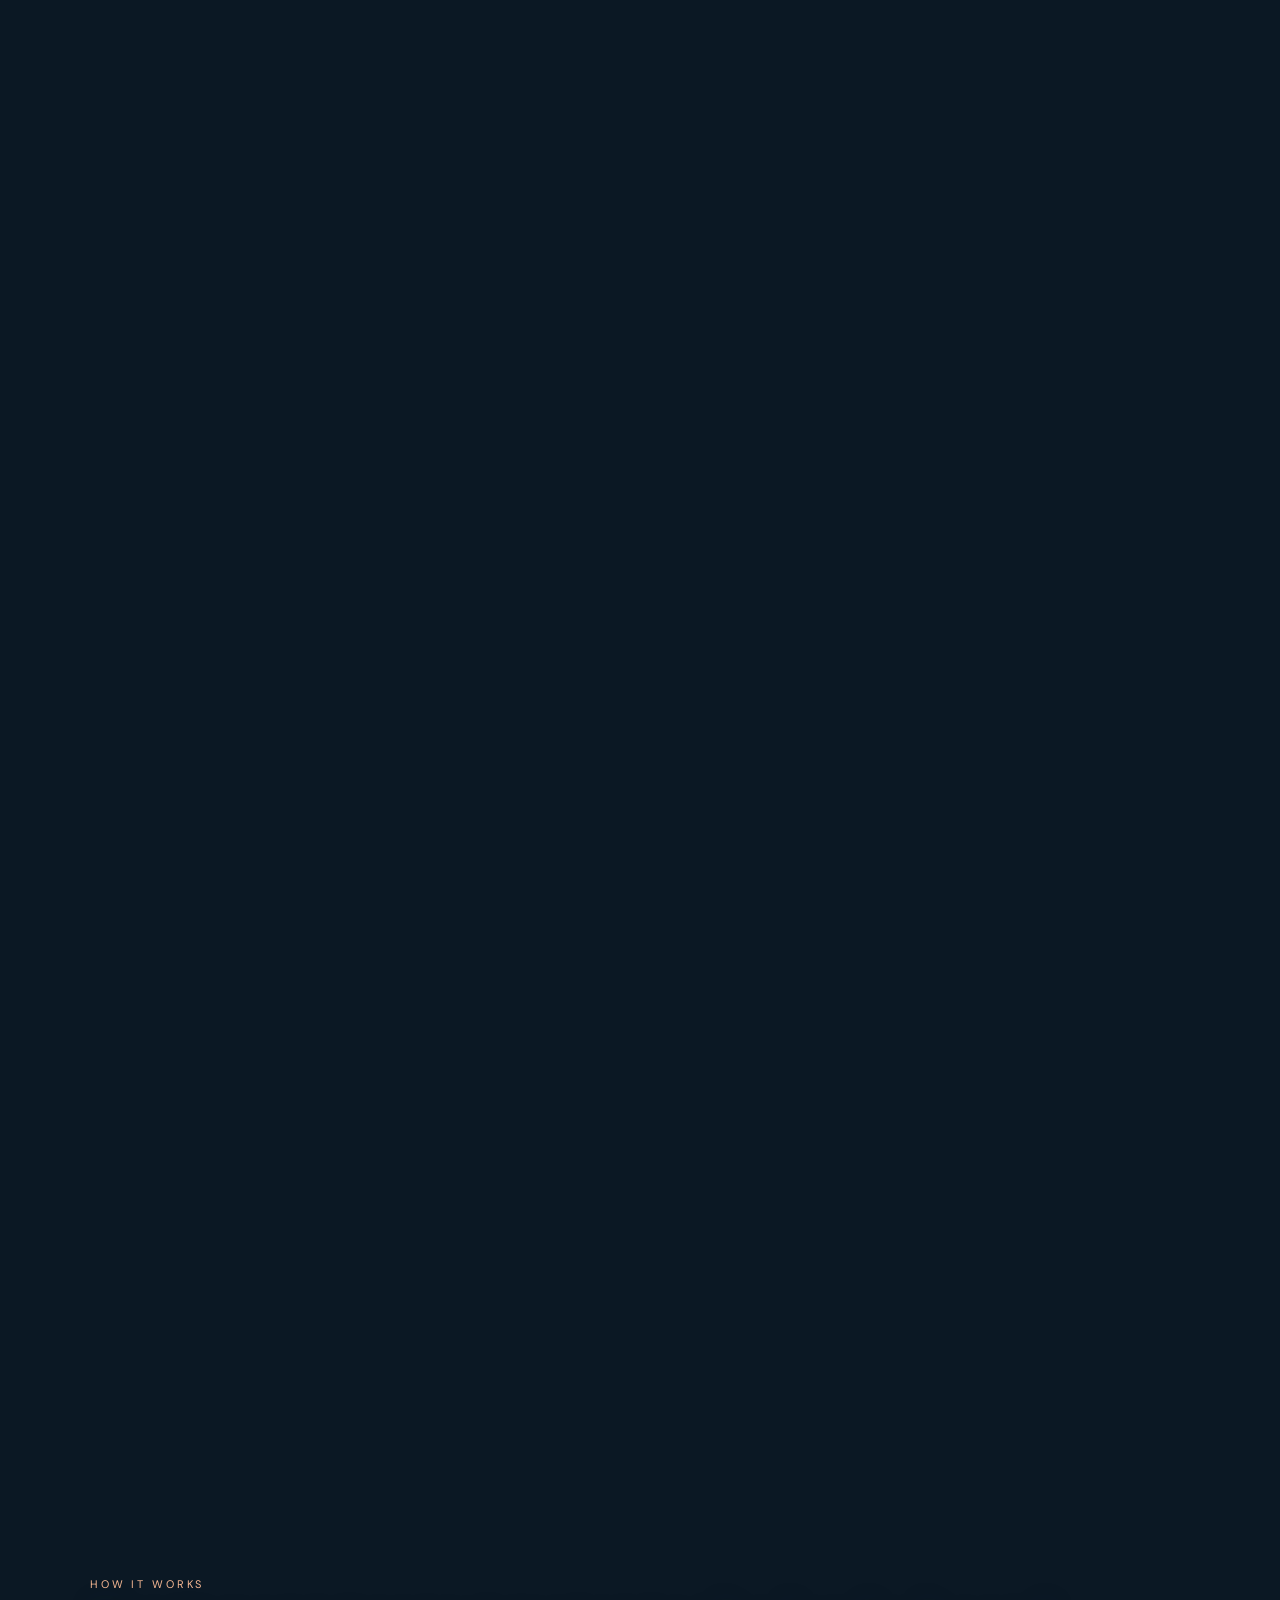
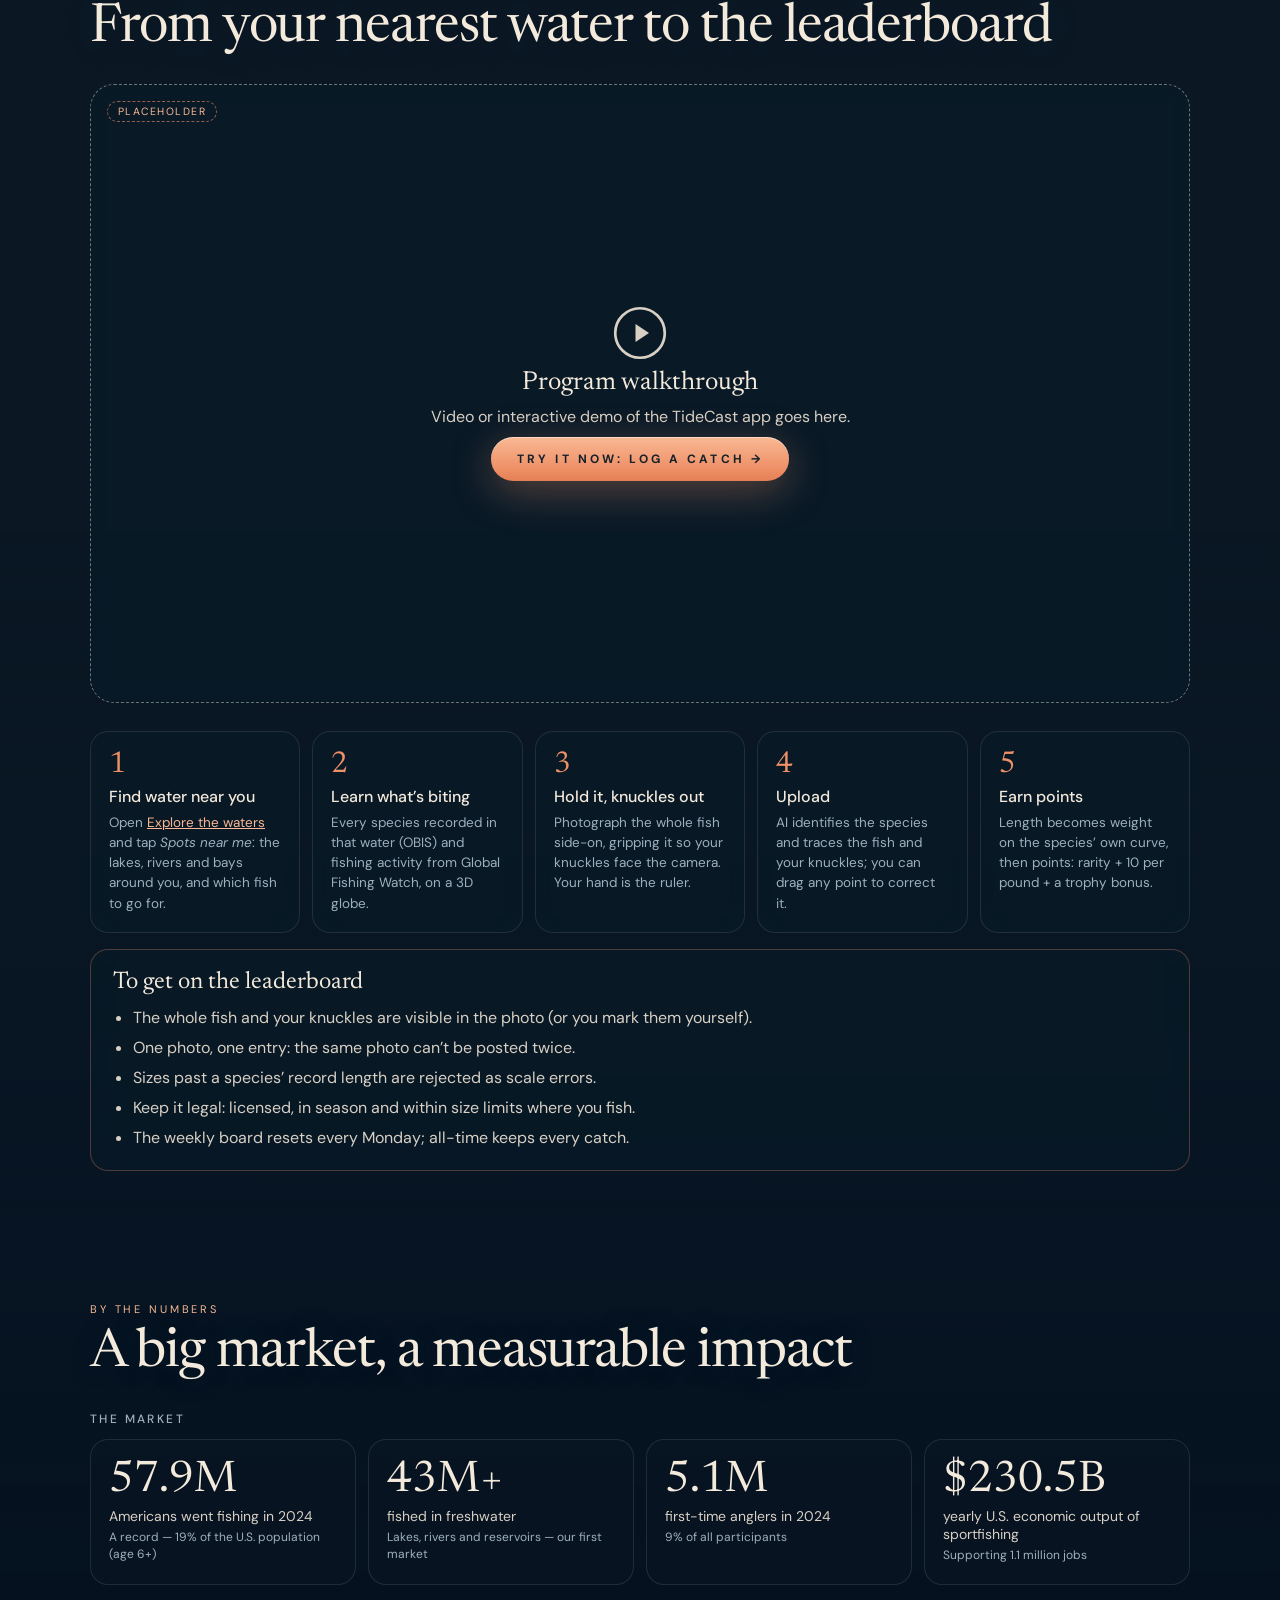
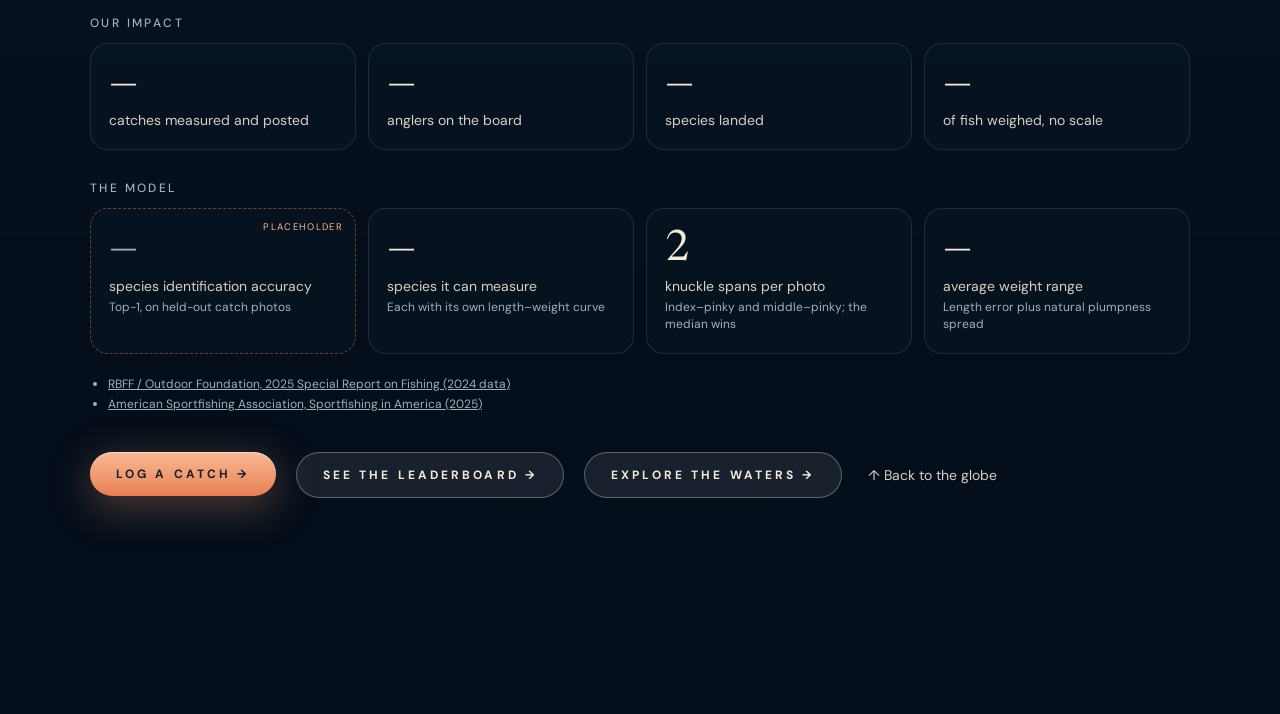
==== commit 990cadd9: "Combine every part of TideCast into one site in the Backbone design - Catch (from weight/leaderboard" ====
--- a/TideCast/Backbone/index.html
+++ b/TideCast/Backbone/index.html
@@ -8,9 +8,9 @@
   <link rel="preconnect" href="https://fonts.googleapis.com">
   <link rel="preconnect" href="https://fonts.gstatic.com" crossorigin>
   <link href="https://fonts.googleapis.com/css2?family=DM+Sans:opsz,wght@9..40,300;9..40,400;9..40,500;9..40,700&family=Newsreader:ital,opsz,wght@0,6..72,400;0,6..72,500;1,6..72,400&display=swap" rel="stylesheet">
+  <link rel="stylesheet" href="site.css">
   <link rel="stylesheet" href="tidecast.css">
   <script type="importmap">{ "imports": { "three": "./vendor/three.module.min.js" } }</script>
-  <script src="leaderboard.js"></script>
   <script src="fish-points.js"></script>
   <script src="waters.js"></script>
   <script src="stats.js"></script>
@@ -20,27 +20,12 @@
   <canvas id="stage" aria-hidden="true"></canvas>
   <div id="overlay" aria-hidden="true"></div>
 
-  <header class="top">
-    <a class="logo" href="./" aria-label="Tidecast home">
-      <svg viewBox="0 0 64 40" width="58" height="36" aria-hidden="true">
-        <defs><linearGradient id="lg" x1="0" x2="1"><stop offset="0" stop-color="#f7b28a"/><stop offset="1" stop-color="#e57a52"/></linearGradient></defs>
-        <path d="M3 11c7-7 14-7 21 0s14 7 21 0 11-6 16-2" fill="none" stroke="url(#lg)" stroke-width="3.2" stroke-linecap="round"/>
-        <path d="M3 21c7-7 14-7 21 0s14 7 21 0 11-6 16-2" fill="none" stroke="url(#lg)" stroke-width="3.2" stroke-linecap="round"/>
-        <path d="M3 31c7-7 14-7 21 0s14 7 21 0 11-6 16-2" fill="none" stroke="url(#lg)" stroke-width="3.2" stroke-linecap="round"/>
-      </svg>
-      <span>TIDECAST</span>
-    </a>
-    <nav aria-label="Main">
-      <a href="../" class="active">Explore</a>
-      <a href="leaderboard.html">Leaderboard</a>
-      <button id="nav-how" type="button">How it works</button>
-    </nav>
-  </header>
+  <header data-site-header></header>
 
   <main id="hero">
     <h1>Find your next<br>great catch.</h1>
     <p class="lede">Explore the waters. Learn what’s biting.<br>Make every catch count.</p>
-    <a class="cta" href="../">EXPLORE THE WATERS <svg viewBox="0 0 24 24" width="22" height="22" aria-hidden="true"><path d="M4 12h15m-6-6 6 6-6 6" fill="none" stroke="currentColor" stroke-width="1.8" stroke-linecap="round" stroke-linejoin="round"/></svg></a>
+    <a class="cta" href="catch.html">LOG A CATCH <svg viewBox="0 0 24 24" width="22" height="22" aria-hidden="true"><path d="M4 12h15m-6-6 6 6-6 6" fill="none" stroke="currentColor" stroke-width="1.8" stroke-linecap="round" stroke-linejoin="round"/></svg></a>
     <a class="teaser" id="teaser" href="leaderboard.html" aria-label="Go to the leaderboard">
       <span class="teaser-art" aria-hidden="true"></span>
       <span class="teaser-text"><small>THIS WEEK’S TOP CATCH</small><strong id="teaser-title">—</strong><span id="teaser-sub"></span></span>
@@ -73,22 +58,23 @@
         <svg viewBox="0 0 24 24" width="54" height="54" aria-hidden="true"><circle cx="12" cy="12" r="11" fill="none" stroke="currentColor" stroke-width="1.2"/><path d="M10 8l6 4-6 4z" fill="currentColor"/></svg>
         <strong>Program walkthrough</strong>
         <span>Video or interactive demo of the TideCast app goes here.</span>
+        <a class="cta small" href="catch.html">TRY IT NOW: LOG A CATCH →</a>
       </div>
       <ol class="steps">
-        <li><b>Find water near you</b><span>Open <a href="../">Explore the waters</a> and tap <em>Spots near me</em>: nearby lakes, rivers and bays, and which fish to go for.</span></li>
-        <li><b>Learn what’s biting</b><span>Every species recorded in that water (OBIS), plus fishing activity from Global Fishing Watch, on the 3D globe.</span></li>
-        <li><b>Catch and snap</b><span>Photograph the whole fish, side-on, on a measuring board or next to a reference object.</span></li>
-        <li><b>Upload</b><span>Our model identifies the species and estimates its length; your location and time are attached.</span></li>
-        <li><b>Earn points</b><span>Points by species, size and the scoring rules — then climb the weekly and all-time boards.</span></li>
+        <li><b>Find water near you</b><span>Open <a href="/">Explore the waters</a> and tap <em>Spots near me</em>: the lakes, rivers and bays around you, and which fish to go for.</span></li>
+        <li><b>Learn what’s biting</b><span>Every species recorded in that water (OBIS) and fishing activity from Global Fishing Watch, on a 3D globe.</span></li>
+        <li><b>Hold it, knuckles out</b><span>Photograph the whole fish side-on, gripping it so your knuckles face the camera. Your hand is the ruler.</span></li>
+        <li><b>Upload</b><span>AI identifies the species and traces the fish and your knuckles; you can drag any point to correct it.</span></li>
+        <li><b>Earn points</b><span>Length becomes weight on the species’ own curve, then points: rarity + 10 per pound + a trophy bonus.</span></li>
       </ol>
       <div class="rules">
-        <div class="rules-head"><h3>To get on the leaderboard</h3><span class="ph-tag">Placeholder rules</span></div>
+        <div class="rules-head"><h3>To get on the leaderboard</h3></div>
         <ul>
-          <li>Create a TideCast account and allow location while fishing.</li>
-          <li>Upload a clear photo of each catch within 24 hours, whole fish visible.</li>
-          <li>The catch must be legal: licensed angler, in season, at or above size limits.</li>
-          <li>One fish per photo; no repeats of the same fish.</li>
-          <li>Weekly board resets every Monday; all-time keeps every catch.</li>
+          <li>The whole fish and your knuckles are visible in the photo (or you mark them yourself).</li>
+          <li>One photo, one entry: the same photo can’t be posted twice.</li>
+          <li>Sizes past a species’ record length are rejected as scale errors.</li>
+          <li>Keep it legal: licensed, in season and within size limits where you fish.</li>
+          <li>The weekly board resets every Monday; all-time keeps every catch.</li>
         </ul>
       </div>
     </section>
@@ -104,13 +90,15 @@
       <div class="stat-grid" id="stats-model"></div>
       <ul class="sources" id="stats-sources"></ul>
       <footer class="after-foot">
-        <a class="cta small" href="../">EXPLORE THE WATERS →</a>
+        <a class="cta small" href="catch.html">LOG A CATCH →</a>
         <a class="cta small ghost" href="leaderboard.html">SEE THE LEADERBOARD →</a>
+        <a class="cta small ghost" href="/">EXPLORE THE WATERS →</a>
         <button id="to-top" type="button">↑ Back to the globe</button>
       </footer>
     </section>
   </div>
 
+  <script src="site.js"></script>
   <script type="module" src="tidecast.js"></script>
 </body>
 </html>
--- a/TideCast/Backbone/site.css
+++ b/TideCast/Backbone/site.css
@@ -0,0 +1,123 @@
+/* TideCast design system: shared by every page (home, log a catch, leaderboard, species, atlas).
+   Deep navy, ocean blue, warm coral; Newsreader for display, DM Sans for text. */
+:root {
+  --ink: #f3eadc;
+  --ink-soft: #d8d0c4;
+  --muted: #9fb0bd;
+  --navy: #0b1824;
+  --navy-2: #0e2233;
+  --deep: #06121e;
+  --glass: rgba(9, 26, 40, .62);
+  --glass-strong: rgba(10, 26, 40, .86);
+  --line: rgba(255, 255, 255, .12);
+  --line-strong: rgba(255, 255, 255, .22);
+  --coral: #ef9168;
+  --coral-hi: #f8b994;
+  --coral-deep: #e47f55;
+  --teal: #7fd6cf;
+  --sky: #8fc3ff;
+  --good: #8fe0b0;
+  --warn: #ffcf7a;
+  --bad: #ff8f86;
+  --serif: 'Newsreader', 'Iowan Old Style', 'Palatino Linotype', Georgia, serif;
+  --sans: 'DM Sans', system-ui, -apple-system, 'Segoe UI', sans-serif;
+  --r-lg: 24px;
+  --r-md: 16px;
+  --r-sm: 10px;
+  --shadow: 0 24px 60px rgba(0, 0, 0, .35);
+  --ease: cubic-bezier(.2, .7, .2, 1);
+}
+
+[hidden] { display: none !important; }
+
+/* ---- Header (rendered by site.js) ---------------------------------------- */
+.site-header { position: fixed; top: 0; left: 0; right: 0; z-index: 30; display: flex; align-items: center; justify-content: space-between; gap: 16px; padding: clamp(18px, 3vh, 36px) clamp(18px, 3.1vw, 62px); pointer-events: none; font-family: var(--sans); -webkit-font-smoothing: antialiased; }
+.site-header > * { pointer-events: auto; }
+.site-header .logo { display: flex; align-items: center; gap: clamp(10px, 1.2vw, 20px); text-decoration: none; padding: 6px 14px 6px 8px; margin-left: -8px; border-radius: 999px; transition: background .35s var(--ease), backdrop-filter .35s; }
+.site-header .logo svg { width: clamp(40px, 3.6vw, 58px); height: auto; }
+.site-header .logo span { font-family: var(--serif); font-size: clamp(17px, 1.5vw, 28px); letter-spacing: .4em; color: var(--ink); }
+.site-header nav { display: flex; align-items: center; gap: clamp(18px, 2.4vw, 46px); padding: 8px 8px 8px 22px; border-radius: 999px; transition: background .35s var(--ease); }
+.site-header nav a { position: relative; font-size: clamp(14px, 1vw, 17px); color: #e6dfd5; text-decoration: none; padding: 6px 0; letter-spacing: .01em; white-space: nowrap; }
+.site-header nav a:hover { color: #fff; }
+.site-header nav a.active::after { content: ''; position: absolute; left: 0; right: 0; bottom: -4px; height: 2px; border-radius: 2px; background: var(--coral); }
+.site-header nav a.nav-cta { padding: 9px 18px; border-radius: 999px; background: linear-gradient(180deg, var(--coral-hi), var(--coral) 70%, var(--coral-deep)); color: #16212b; font-weight: 700; box-shadow: 0 6px 20px rgba(239, 145, 104, .35); transition: transform .2s var(--ease), box-shadow .2s; }
+.site-header nav a.nav-cta:hover { transform: translateY(-1px); box-shadow: 0 10px 28px rgba(239, 145, 104, .5); }
+.site-header nav a.nav-cta.active::after { display: none; }
+.site-header.glass .logo, .site-header.glass nav { background: rgba(8, 22, 34, .74); backdrop-filter: blur(14px) saturate(1.3); -webkit-backdrop-filter: blur(14px) saturate(1.3); box-shadow: inset 0 0 0 1px rgba(255, 255, 255, .08); }
+.menu-btn { display: none; width: 44px; height: 44px; border-radius: 50%; border: 0; background: rgba(8, 22, 34, .55); color: var(--ink); backdrop-filter: blur(12px); -webkit-backdrop-filter: blur(12px); box-shadow: inset 0 0 0 1px rgba(255, 255, 255, .1); cursor: pointer; }
+.menu-btn svg { width: 20px; height: 20px; }
+@media (max-width: 860px) {
+  .menu-btn { display: grid; place-items: center; }
+  .site-header nav { position: fixed; top: 74px; right: 12px; left: 12px; flex-direction: column; align-items: stretch; gap: 2px; padding: 10px; border-radius: 20px; background: var(--glass-strong); backdrop-filter: blur(18px); -webkit-backdrop-filter: blur(18px); box-shadow: var(--shadow), inset 0 0 0 1px var(--line); opacity: 0; transform: translateY(-8px) scale(.98); pointer-events: none; transition: opacity .2s, transform .25s var(--ease); }
+  .site-header.open nav { opacity: 1; transform: none; pointer-events: auto; }
+  .site-header nav a { padding: 13px 14px; border-radius: 12px; font-size: 16px; }
+  .site-header nav a:hover { background: rgba(255, 255, 255, .06); }
+  .site-header nav a.active::after { left: 14px; right: auto; width: 18px; bottom: 6px; }
+  .site-header nav a.nav-cta { margin-top: 6px; text-align: center; }
+  .site-header.glass nav { background: var(--glass-strong); }
+}
+
+/* ---- Inner pages ----------------------------------------------------------- */
+body.page *, body.page *::before, body.page *::after { box-sizing: border-box; }
+body.page { margin: 0; min-height: 100svh; color: var(--ink); font-family: var(--sans); -webkit-font-smoothing: antialiased; background: var(--deep); }
+body.page::before { content: ''; position: fixed; inset: 0; z-index: -1; background:
+  radial-gradient(110% 70% at 88% -10%, rgba(239, 145, 104, .2), transparent 55%),
+  radial-gradient(80% 60% at 0% 100%, rgba(40, 140, 170, .3), transparent 60%),
+  linear-gradient(180deg, #0c1f31 0%, #081827 45%, #06121e 100%); }
+body.page a { color: inherit; }
+.page-main { width: min(1180px, calc(100vw - 32px)); margin: 0 auto; padding: clamp(104px, 15vh, 150px) 0 80px; }
+.page-head { display: flex; align-items: flex-end; justify-content: space-between; gap: 24px; flex-wrap: wrap; margin-bottom: clamp(22px, 4vh, 40px); }
+.kicker { display: inline-block; font-size: 11px; letter-spacing: .26em; color: var(--coral-hi); text-transform: uppercase; }
+.page-head h1, .display { margin: 10px 0 0; font-family: var(--serif); font-weight: 400; font-size: clamp(40px, 5.4vw, 84px); line-height: .98; letter-spacing: -.025em; font-variation-settings: 'opsz' 72; }
+.page-head p.lede, .lede-sm { margin: 14px 0 0; max-width: 620px; font-size: clamp(15px, 1.15vw, 19px); line-height: 1.6; font-weight: 300; color: var(--ink-soft); }
+.card { border-radius: var(--r-lg); background: var(--glass); border: 1px solid var(--line); backdrop-filter: blur(14px) saturate(1.2); -webkit-backdrop-filter: blur(14px) saturate(1.2); box-shadow: 0 18px 50px rgba(0, 0, 0, .22); }
+.card-pad { padding: clamp(18px, 2vw, 26px); }
+.card h2, .h2 { margin: 0; font-family: var(--serif); font-weight: 400; font-size: clamp(24px, 2.2vw, 32px); letter-spacing: -.01em; }
+.muted { color: var(--muted); }
+.small { font-size: 13px; }
+
+/* Buttons */
+.btn { box-sizing: border-box; display: inline-flex; align-items: center; justify-content: center; gap: 10px; padding: 13px 22px; border-radius: 999px; border: 0; font: 700 13px/1 var(--sans); letter-spacing: .14em; text-transform: uppercase; text-decoration: none; cursor: pointer; transition: transform .2s var(--ease), box-shadow .2s, background .2s, opacity .2s; }
+.btn:disabled { opacity: .5; cursor: not-allowed; transform: none !important; }
+.btn-primary { background: linear-gradient(180deg, var(--coral-hi), var(--coral) 70%, var(--coral-deep)); color: #16212b; box-shadow: 0 10px 30px rgba(239, 145, 104, .35), inset 0 1px 0 rgba(255, 255, 255, .45); }
+.btn-primary:hover:not(:disabled) { transform: translateY(-2px); box-shadow: 0 14px 40px rgba(239, 145, 104, .5), inset 0 1px 0 rgba(255, 255, 255, .45); }
+.btn-ghost { background: rgba(255, 255, 255, .06); color: var(--ink); box-shadow: inset 0 0 0 1px var(--line-strong); }
+.btn-ghost:hover:not(:disabled) { background: rgba(255, 255, 255, .12); }
+.btn-link { padding: 8px 0; border: 0; background: none; color: var(--ink-soft); letter-spacing: .02em; text-transform: none; font-weight: 500; font-size: 14px; }
+.btn-link:hover { color: #fff; }
+.btn-block { width: 100%; }
+.btn svg { width: 16px; height: 16px; }
+
+/* Forms */
+.field { display: grid; gap: 7px; }
+.field > span, .label { font-size: 11px; letter-spacing: .18em; text-transform: uppercase; color: var(--muted); }
+.input, .select { width: 100%; box-sizing: border-box; padding: 12px 14px; border-radius: 12px; border: 1px solid var(--line-strong); background: rgba(4, 14, 24, .5); color: var(--ink); font: 15px var(--sans); outline: none; transition: border-color .2s, box-shadow .2s; }
+.input::placeholder { color: #7f909c; }
+.input:focus, .select:focus { border-color: var(--coral); box-shadow: 0 0 0 3px rgba(239, 145, 104, .2); }
+.select { appearance: none; -webkit-appearance: none; padding-right: 38px; background-image: url("data:image/svg+xml,%3Csvg xmlns='http://www.w3.org/2000/svg' width='12' height='8' viewBox='0 0 12 8'%3E%3Cpath d='M1 1l5 5 5-5' fill='none' stroke='%23d8d0c4' stroke-width='1.6'/%3E%3C/svg%3E"); background-repeat: no-repeat; background-position: right 14px center; }
+.select option { background: #0e2233; color: var(--ink); }
+.seg { display: inline-flex; padding: 4px; border-radius: 999px; background: rgba(4, 14, 24, .55); box-shadow: inset 0 0 0 1px var(--line); }
+.seg button { padding: 8px 16px; border: 0; border-radius: 999px; background: none; color: var(--ink-soft); font: 500 13px var(--sans); cursor: pointer; transition: background .2s, color .2s; }
+.seg button[aria-pressed="true"], .seg button[aria-selected="true"] { background: var(--ink); color: #10212d; }
+
+/* Rarity badges */
+.rarity { display: inline-flex; align-items: center; gap: 6px; padding: 4px 10px; border-radius: 999px; font-size: 10.5px; font-weight: 700; letter-spacing: .14em; text-transform: uppercase; white-space: nowrap; }
+.rarity::before { content: ''; width: 6px; height: 6px; border-radius: 50%; background: currentColor; box-shadow: 0 0 8px currentColor; }
+.rarity-common { color: #b9c7d2; background: rgba(185, 199, 210, .12); }
+.rarity-uncommon { color: #8fe0b0; background: rgba(143, 224, 176, .12); }
+.rarity-rare { color: #8fc3ff; background: rgba(143, 195, 255, .13); }
+.rarity-epic { color: #c9a6ff; background: rgba(201, 166, 255, .14); }
+.rarity-legendary { color: #ffc27a; background: rgba(255, 194, 122, .15); }
+
+.tag { display: inline-flex; align-items: center; padding: 3px 9px; border-radius: 999px; font-size: 10px; letter-spacing: .14em; text-transform: uppercase; color: var(--muted); border: 1px dashed rgba(255, 255, 255, .25); }
+
+/* Entrance animation for page content */
+@keyframes rise { from { opacity: 0; transform: translateY(14px); } to { opacity: 1; transform: none; } }
+.rise { animation: rise .7s var(--ease) both; }
+.rise-2 { animation: rise .7s .08s var(--ease) both; }
+.rise-3 { animation: rise .7s .16s var(--ease) both; }
+@media (prefers-reduced-motion: reduce) { .rise, .rise-2, .rise-3 { animation: none; } }
+
+.site-footer { width: min(1180px, calc(100vw - 32px)); margin: 0 auto; padding: 28px 0 40px; display: flex; justify-content: space-between; gap: 16px; flex-wrap: wrap; border-top: 1px solid var(--line); color: var(--muted); font-size: 13px; }
+.site-footer a { color: var(--ink-soft); text-decoration: none; margin-left: 18px; }
+.site-footer a:hover { color: #fff; }
--- a/TideCast/Backbone/tidecast.css
+++ b/TideCast/Backbone/tidecast.css
@@ -1,13 +1,3 @@
-:root {
-  --ink: #f3eadc;
-  --ink-soft: #d8d0c4;
-  --muted: #9fb0bd;
-  --navy: #0b1824;
-  --coral: #ef9168;
-  --coral-hi: #f8b994;
-  --serif: 'Newsreader', 'Iowan Old Style', 'Palatino Linotype', Georgia, serif;
-  --sans: 'DM Sans', system-ui, -apple-system, 'Segoe UI', sans-serif;
-}
 * { box-sizing: border-box; }
 html { background: var(--navy); }
 body { margin: 0; color: var(--ink); font-family: var(--sans); -webkit-font-smoothing: antialiased; overscroll-behavior-y: none; }
@@ -32,15 +22,6 @@
 .pin span em { font-style: normal; }
 .fish { position: absolute; width: 46px; height: 14px; transform: translate(-50%, -50%); opacity: .55; }
 
-/* ---- Header ------------------------------------------------------------- */
-header.top { position: fixed; top: 0; left: 0; right: 0; z-index: 10; display: flex; align-items: center; justify-content: space-between; padding: clamp(22px, 3.3vh, 44px) clamp(24px, 3.1vw, 62px); }
-.logo { display: flex; align-items: center; gap: 22px; text-decoration: none; }
-.logo span { font-family: var(--serif); font-size: clamp(20px, 1.6vw, 31px); letter-spacing: .42em; color: var(--ink); }
-nav { display: flex; gap: clamp(28px, 3.4vw, 70px); }
-nav a, nav button { position: relative; font-size: clamp(15px, 1.05vw, 20px); color: #e6dfd5; text-decoration: none; padding: 6px 0; letter-spacing: .01em; }
-nav a:hover, nav button:hover { color: #fff; }
-nav .active::after { content: ''; position: absolute; left: 0; right: 0; bottom: -6px; height: 2px; border-radius: 2px; background: var(--coral); }
-
 /* ---- Hero --------------------------------------------------------------- */
 #hero { position: fixed; z-index: 5; will-change: transform, opacity; left: clamp(24px, 3.1vw, 62px); top: 0; bottom: 0; width: min(46vw, 820px); display: flex; flex-direction: column; justify-content: center; padding-top: 6vh; }
 h1 { margin: 0; font-family: var(--serif); font-weight: 400; font-size: clamp(54px, 6.4vw, 132px); line-height: .93; letter-spacing: -.025em; color: var(--ink); font-variation-settings: 'opsz' 72; text-shadow: 0 2px 30px rgba(0, 0, 0, .25); }
@@ -57,45 +38,13 @@
 .teaser-text span { color: var(--muted); font-size: 13px; }
 .teaser-go { color: var(--ink-soft); font-size: 14px; white-space: nowrap; }
 
-/* ---- Leaderboard: full board ------------------------------------------- */
-#board { position: fixed; z-index: 9; left: 50%; top: 50%; width: min(760px, calc(100vw - 32px)); max-height: calc(100svh - 150px); overflow: auto; transform: translate(-50%, 150vh); will-change: transform; visibility: hidden; padding: 28px 30px 22px; border-radius: 26px; color: #10241f;
-  background: linear-gradient(165deg, rgba(255, 255, 255, .62), rgba(240, 250, 246, .42)); border: 1px solid rgba(255, 255, 255, .7);
-  backdrop-filter: blur(22px) saturate(1.5); -webkit-backdrop-filter: blur(22px) saturate(1.5); box-shadow: 0 40px 90px rgba(0, 40, 30, .35), inset 0 1px 0 rgba(255, 255, 255, .8); }
-#board > header { display: flex; justify-content: space-between; align-items: flex-end; gap: 16px; flex-wrap: wrap; }
-#board small { font-size: 11px; letter-spacing: .26em; color: #3a6157; font-weight: 700; }
-#board h2 { margin: 4px 0 0; font-family: var(--serif); font-weight: 400; font-size: clamp(36px, 4vw, 56px); line-height: 1; letter-spacing: -.02em; }
-.tabs { display: flex; padding: 4px; border-radius: 999px; background: rgba(16, 50, 42, .1); }
-.tabs button { padding: 8px 16px; border-radius: 999px; font-size: 13px; font-weight: 500; color: #24453d; }
-.tabs button[aria-selected="true"] { background: #fff; color: #0f2b26; box-shadow: 0 2px 10px rgba(0, 0, 0, .08); }
-.podium { display: grid; grid-template-columns: repeat(3, 1fr); gap: 12px; margin: 22px 0 10px; }
-.podium article { position: relative; padding: 14px 14px 12px; border-radius: 16px; background: rgba(255, 255, 255, .55); border: 1px solid rgba(255, 255, 255, .8); }
-.podium article:first-child { background: linear-gradient(160deg, #ffd9c2, #ffb48d); border-color: #ffc9a8; }
-.podium .medal { font-family: var(--serif); font-size: 34px; line-height: 1; }
-.podium strong { display: block; margin-top: 6px; font-size: 15px; }
-.podium span { display: block; font-size: 12px; color: #3d5a53; }
-.podium em { position: absolute; right: 14px; top: 14px; font-style: normal; font-weight: 700; font-size: 13px; }
-.rows { list-style: none; margin: 0; padding: 0; }
-.rows li { display: grid; grid-template-columns: 34px 38px 1fr auto auto; align-items: center; gap: 12px; padding: 11px 6px; border-bottom: 1px solid rgba(16, 50, 42, .1); }
-.rows .rank { font-family: var(--serif); font-size: 20px; text-align: center; color: #2c4b43; }
-.rows .avatar { width: 34px; height: 34px; border-radius: 50%; display: grid; place-items: center; font-size: 12px; font-weight: 700; color: #fff; }
-.rows .who strong { display: block; font-size: 14px; }
-.rows .who span { font-size: 12px; color: #4b6861; }
-.rows .measure { font-family: var(--serif); font-size: 18px; }
-.rows .pts { font-weight: 700; font-size: 13px; color: #c4623a; min-width: 64px; text-align: right; }
-#board > footer { display: flex; justify-content: space-between; align-items: center; gap: 12px; margin-top: 18px; flex-wrap: wrap; }
-#back { font-size: 14px; color: #24453d; padding: 10px 2px; text-decoration: none; }
-#back:hover { color: #000; }
 
 
 @media (max-width: 860px) {
   #hero { width: auto; right: 24px; justify-content: flex-start; padding-top: 20vh; }
   .teaser { position: relative; bottom: auto; margin-top: 28px; padding-bottom: 16px; }
-  nav { gap: 18px; }
-  .rows li { grid-template-columns: 26px 32px 1fr auto; }
-  .rows .pts { display: none; }
-  .podium { grid-template-columns: 1fr; }
 }
-@media (max-width: 560px) { nav #nav-how { display: none; } .steps { grid-template-columns: 1fr; } .logo span { letter-spacing: .3em; } }
+@media (max-width: 560px) { .steps { grid-template-columns: 1fr; } }
 
 /* ---- Journey UI -------------------------------------------------------- */
 #scroll-hint { position: fixed; z-index: 5; left: 50%; bottom: 26px; transform: translateX(-50%); display: flex; flex-direction: column; align-items: center; gap: 10px; color: var(--ink-soft); font-size: 12px; letter-spacing: .18em; text-transform: uppercase; pointer-events: none; }
@@ -110,17 +59,8 @@
 #chapters span { position: absolute; right: 20px; top: 50%; transform: translateY(-50%); white-space: nowrap; font-size: 12px; color: #fff; text-shadow: 0 1px 8px rgba(0, 0, 0, .6); opacity: 0; transition: opacity .2s; }
 #chapters button:hover span, #chapters button:focus-visible span { opacity: 1; }
 
-body.in-water nav { padding: 8px 22px; border-radius: 999px; background: rgba(8, 26, 22, .38); backdrop-filter: blur(10px); -webkit-backdrop-filter: blur(10px); }
-body.in-water .logo { padding: 6px 16px 6px 10px; border-radius: 999px; background: rgba(8, 26, 22, .3); backdrop-filter: blur(10px); -webkit-backdrop-filter: blur(10px); }
 @media (max-width: 860px) { #chapters { display: none; } #scroll-hint { bottom: 14px; } }
 @media (max-width: 600px) {
-  header.top { padding: 14px 16px; }
-  .logo { gap: 10px; }
-  .logo svg { width: 38px; height: 24px; }
-  .logo span { font-size: 16px; letter-spacing: .28em; }
-  nav { gap: 16px; }
-  nav a, nav button { font-size: 14px; }
-  body.in-water nav { padding: 6px 14px; }
   .teaser { display: none; }
 }
 
@@ -128,7 +68,7 @@
 /* The lake stays visible behind "How it works"; the page darkens toward the stats. */
 #after { position: relative; z-index: 9; padding: 8vh 0 10vh; background: linear-gradient(180deg, rgba(4, 18, 34, 0), rgba(4, 18, 34, 0) 70vh, rgba(4, 18, 34, .6) 150vh, rgba(4, 14, 26, .9) 220vh); }
 .after-section h2 { text-shadow: 0 2px 24px rgba(0, 30, 50, .45); }
-.after-section { width: min(1100px, calc(100vw - 32px)); margin: 0 auto 14vh; }
+.after-section { width: min(1100px, calc(100vw - 32px)); margin: 0 auto 14vh; scroll-margin-top: 110px; }
 .kicker { font-size: 11px; letter-spacing: .26em; color: var(--coral-hi); }
 .after-section h2 { margin: 8px 0 28px; font-family: var(--serif); font-weight: 400; font-size: clamp(34px, 4.2vw, 62px); line-height: 1.02; letter-spacing: -.02em; }
 .ph-tag { display: inline-block; padding: 3px 10px; border-radius: 999px; font-size: 10.5px; letter-spacing: .14em; text-transform: uppercase; color: var(--coral-hi); border: 1px dashed rgba(239, 145, 104, .6); }
@@ -162,16 +102,5 @@
 .cta.ghost { background: rgba(255, 255, 255, .08); color: var(--ink); border: 1px solid rgba(255, 255, 255, .3); box-shadow: none; }
 a.teaser { color: inherit; text-decoration: none; }
 
-/* ---- Leaderboard page ---------------------------------------------------- */
-body.board-page { min-height: 100svh; background: radial-gradient(120% 80% at 85% 0%, rgba(239, 145, 104, .22), transparent 55%), radial-gradient(90% 70% at 10% 100%, rgba(40, 140, 170, .35), transparent 60%), linear-gradient(180deg, #0b1d2e, #06121e); }
-body.board-page main { width: min(860px, calc(100vw - 32px)); margin: 0 auto; padding: clamp(110px, 16vh, 150px) 0 60px; }
-body.board-page #board { position: relative; left: auto; top: auto; transform: none; visibility: visible; width: 100%; max-height: none; overflow: visible; background: linear-gradient(165deg, #f6fbfa, #e4f0ee); }
-.points-table { margin-top: 28px; padding: 22px 24px; border-radius: 22px; background: rgba(9, 26, 40, .6); border: 1px solid rgba(255, 255, 255, .12); }
-.points-table h2 { margin: 6px 0 14px; font-family: var(--serif); font-weight: 400; font-size: 30px; }
-.points-table ul { list-style: none; margin: 0; padding: 0; display: grid; grid-template-columns: repeat(2, 1fr); gap: 0 24px; }
-.points-table li { display: flex; justify-content: space-between; gap: 12px; padding: 8px 0; border-bottom: 1px solid rgba(255, 255, 255, .08); font-size: 14px; }
-.points-table li span { color: var(--muted); font-size: 12px; margin-left: 8px; }
-.points-table li b { color: var(--coral-hi); white-space: nowrap; }
-@media (max-width: 600px) { .points-table ul { grid-template-columns: 1fr; } }
 body.past-track #chapters button { border-color: rgba(255, 255, 255, .5); }
 @media (max-width: 960px) { .steps { grid-template-columns: repeat(2, 1fr); } .stat-grid { grid-template-columns: repeat(2, 1fr); } }
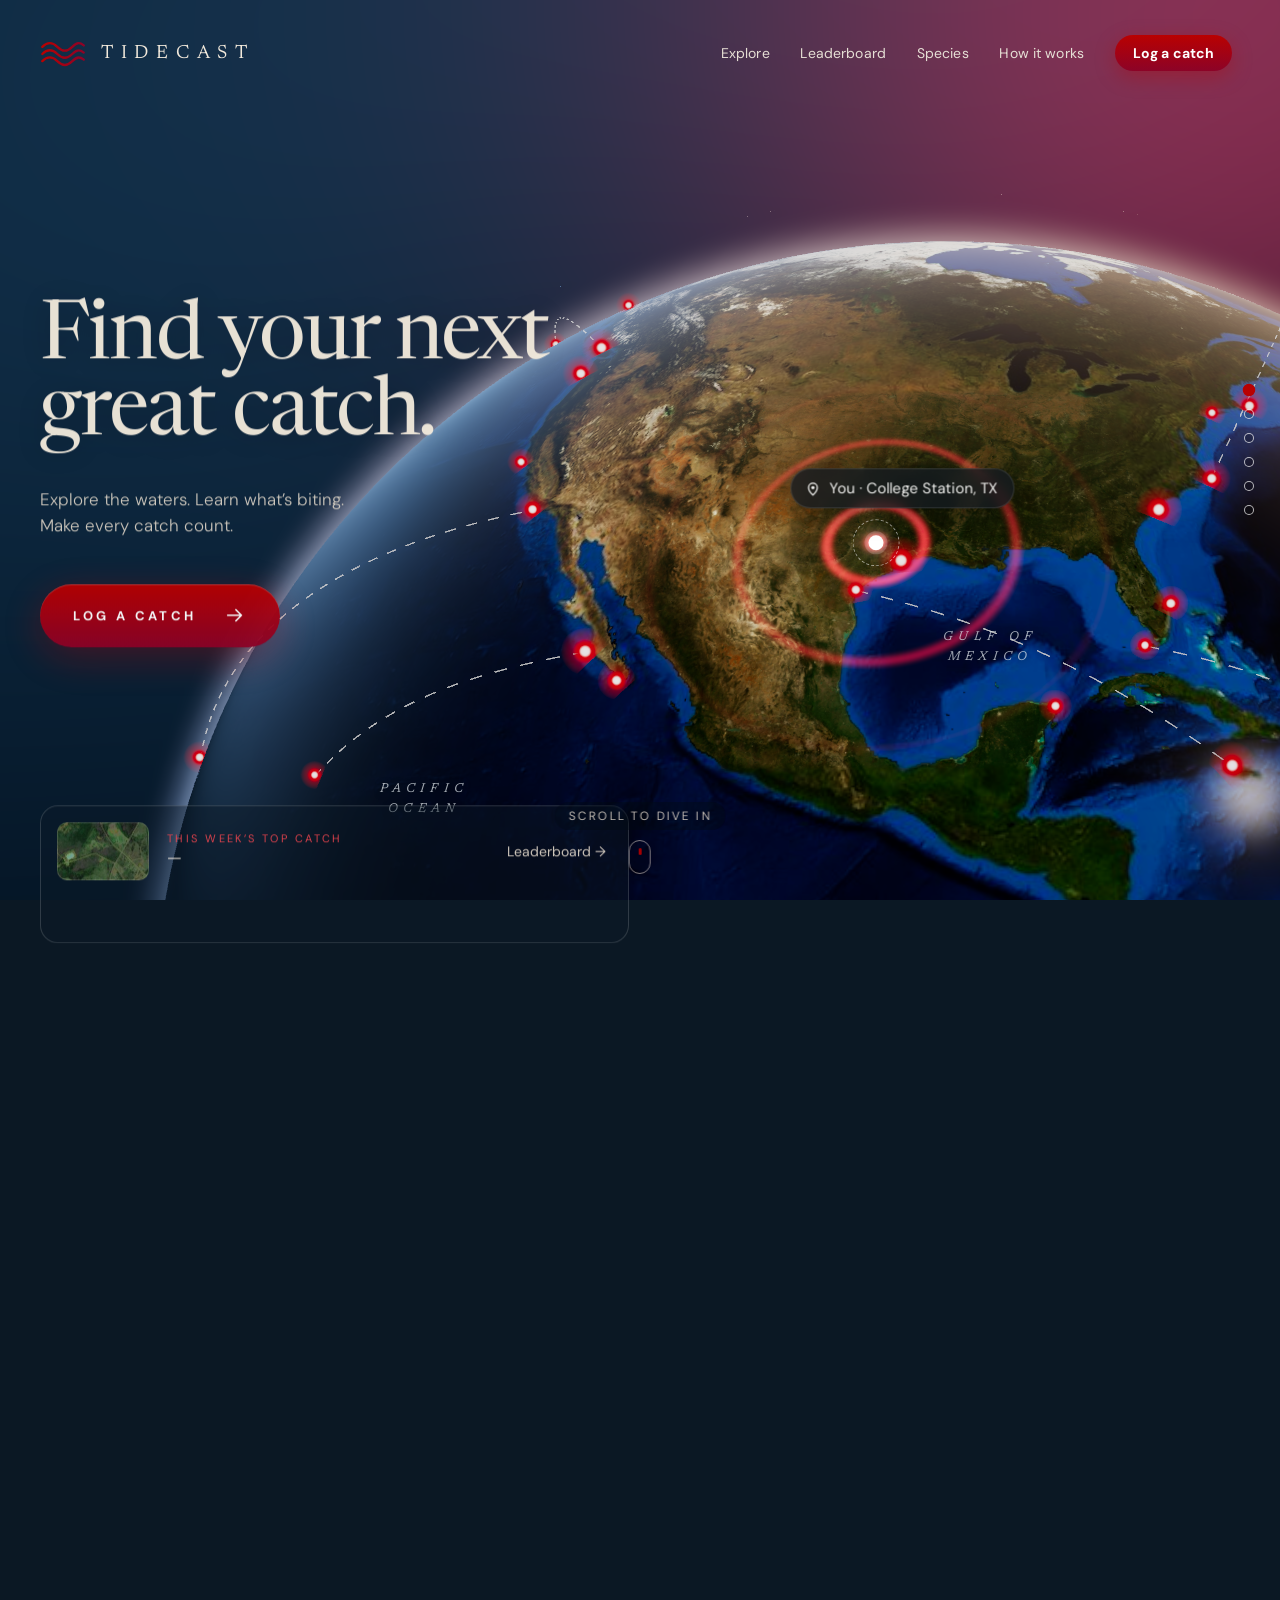
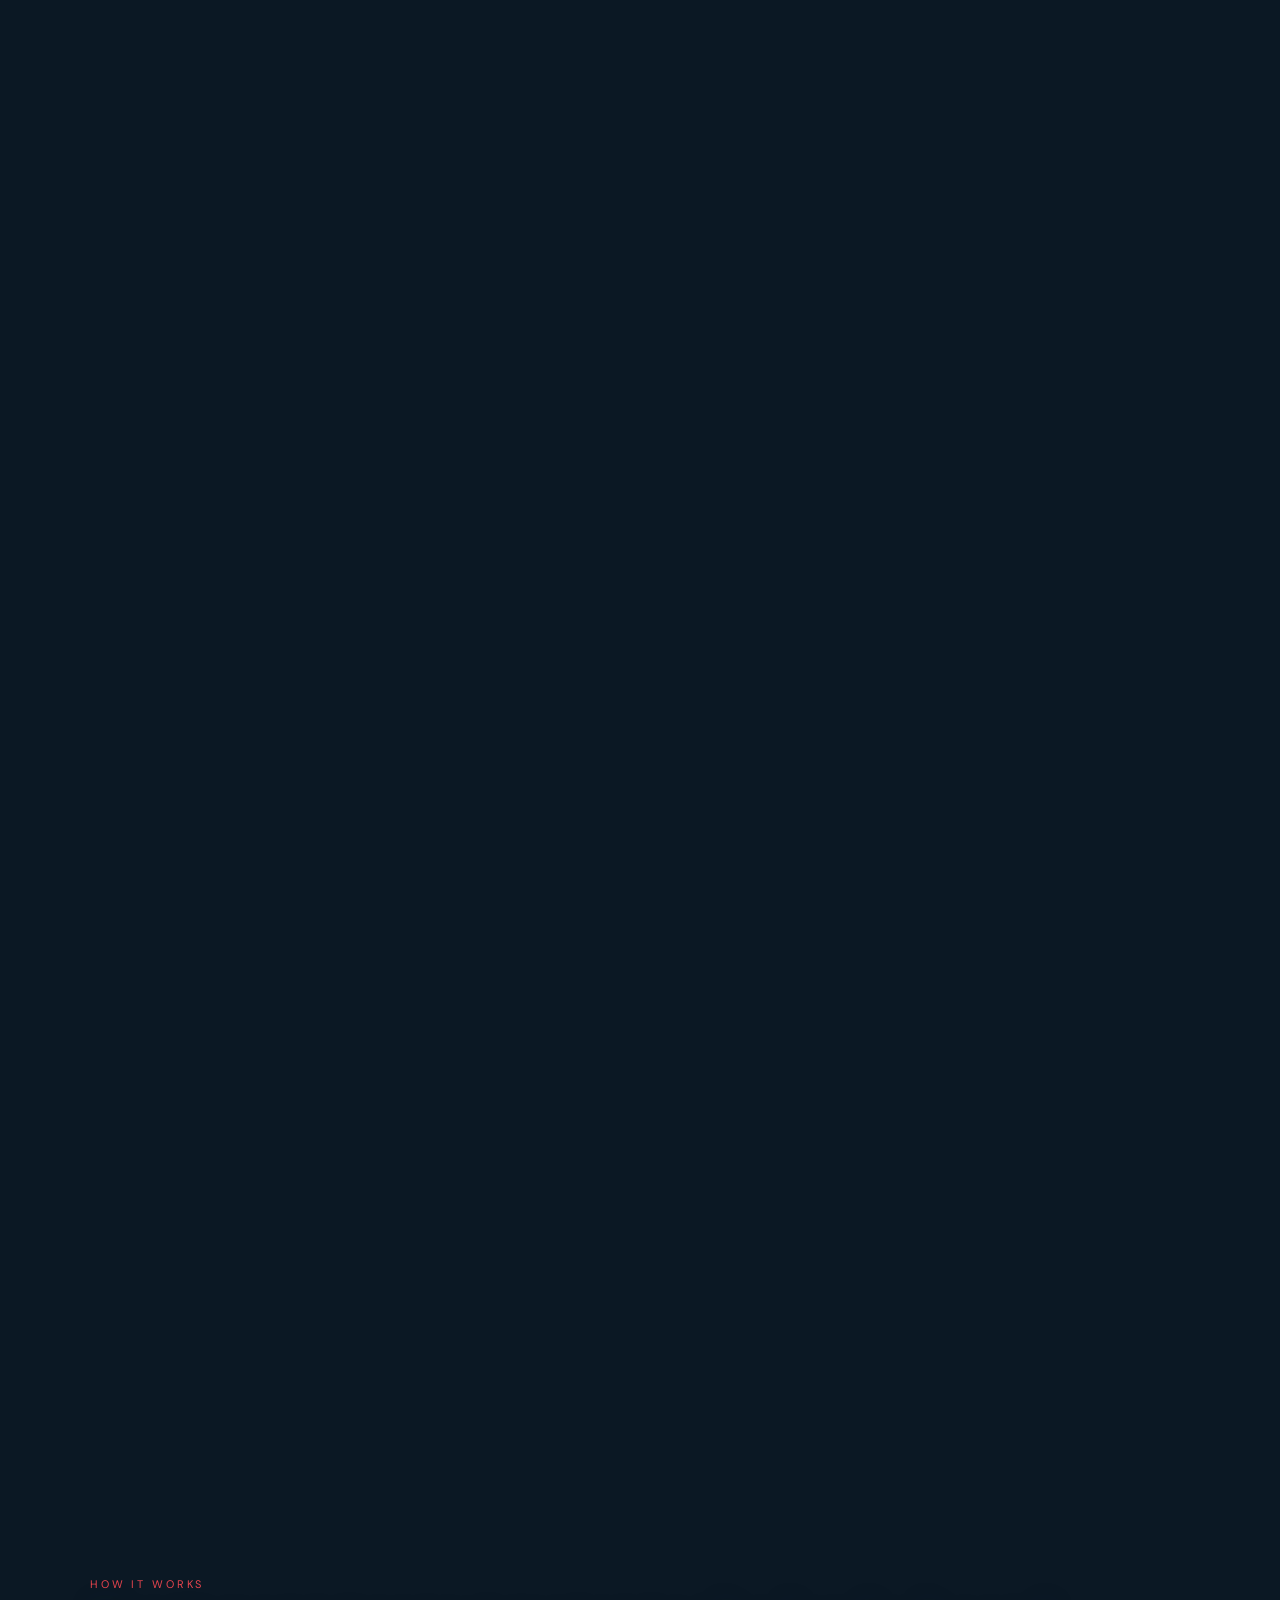
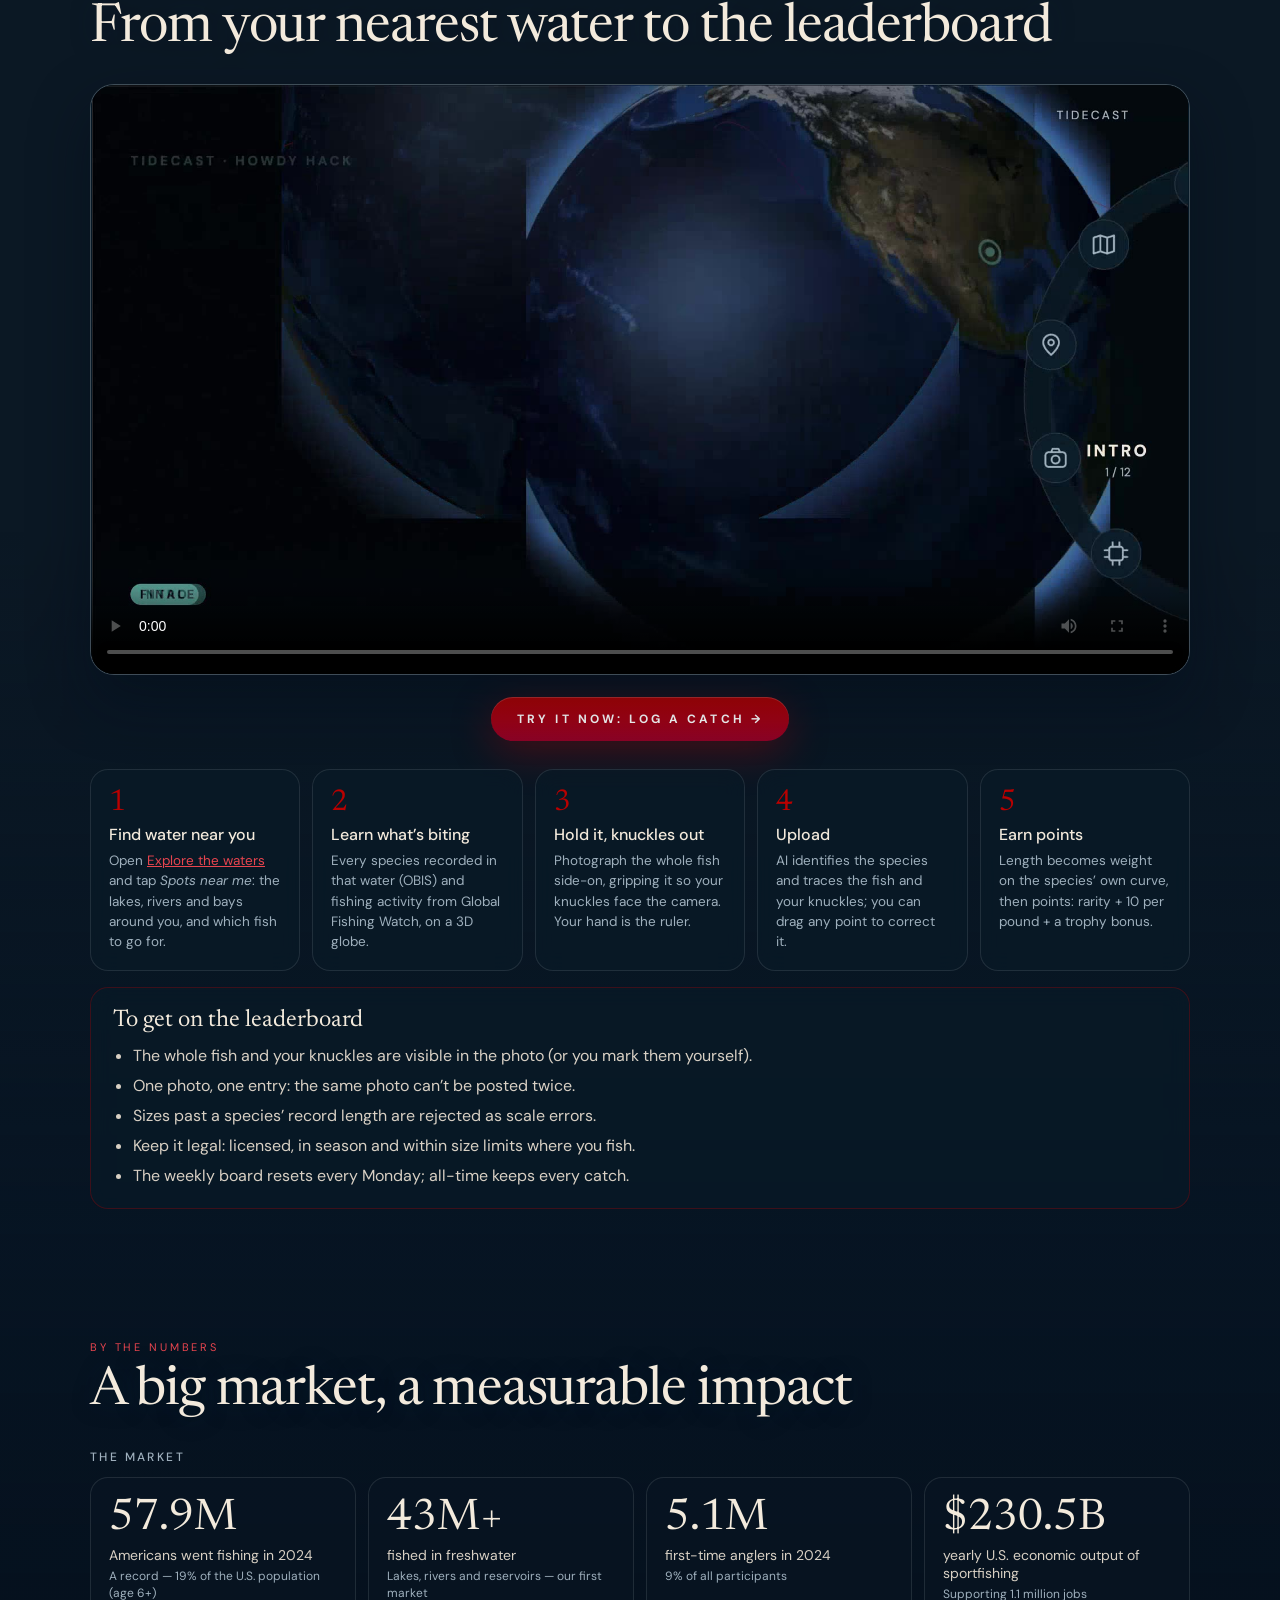
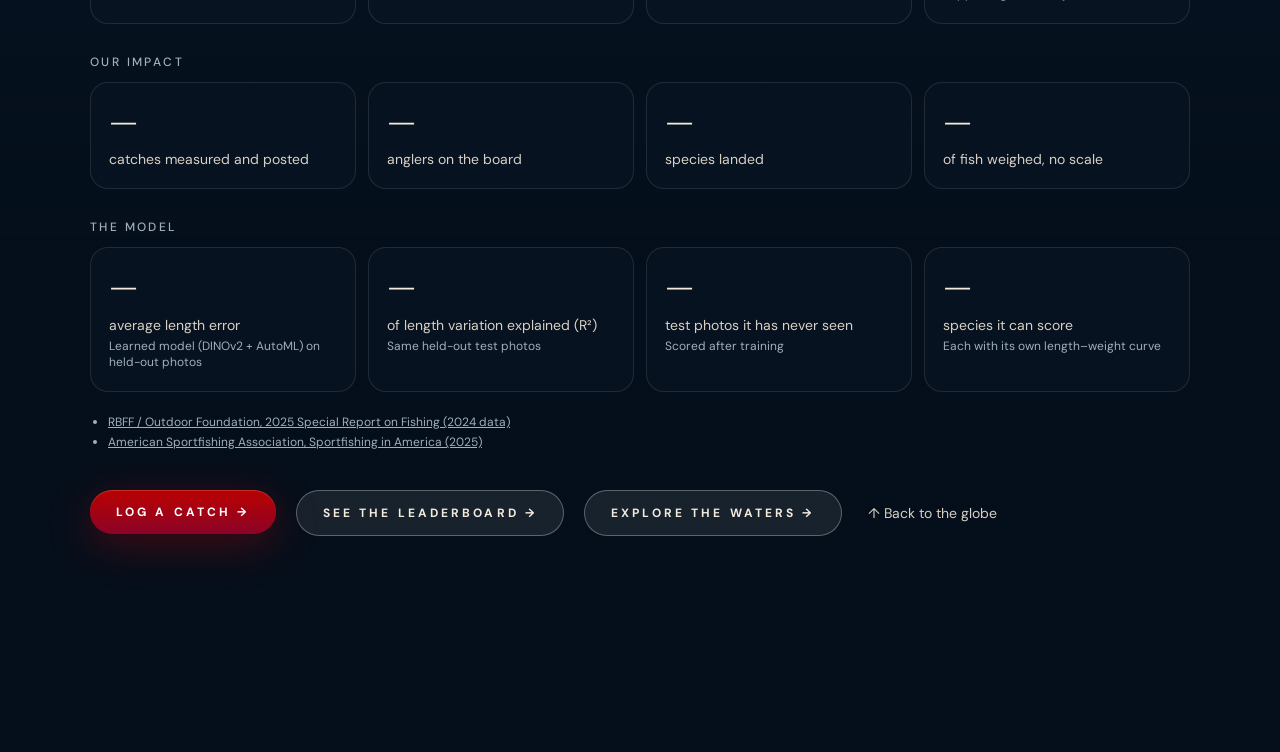
==== commit b7cd80a3: "Replace walkthrough placeholder with demo video" ====
--- a/TideCast/Backbone/index.html
+++ b/TideCast/Backbone/index.html
@@ -52,14 +52,14 @@
     <section id="program" class="after-section" aria-labelledby="program-title">
       <small class="kicker">HOW IT WORKS</small>
       <h2 id="program-title">From your nearest water to the leaderboard</h2>
-      <!-- Placeholder: swap this frame for the program video / walkthrough -->
-      <div class="program-frame" role="img" aria-label="Program walkthrough placeholder">
-        <span class="ph-tag">Placeholder</span>
-        <svg viewBox="0 0 24 24" width="54" height="54" aria-hidden="true"><circle cx="12" cy="12" r="11" fill="none" stroke="currentColor" stroke-width="1.2"/><path d="M10 8l6 4-6 4z" fill="currentColor"/></svg>
-        <strong>Program walkthrough</strong>
-        <span>Video or interactive demo of the TideCast app goes here.</span>
-        <a class="cta small" href="catch.html">TRY IT NOW: LOG A CATCH →</a>
-      </div>
+      <!-- Program walkthrough video (assets/video/tidecast-walkthrough.mp4) -->
+      <figure class="program-frame">
+        <video controls playsinline preload="metadata" poster="assets/video/tidecast-walkthrough-poster.jpg" aria-label="TideCast program walkthrough">
+          <source src="assets/video/tidecast-walkthrough.mp4" type="video/mp4">
+          Your browser doesn’t support embedded video. <a href="assets/video/tidecast-walkthrough.mp4">Download the walkthrough</a>.
+        </video>
+      </figure>
+      <p class="program-cta"><a class="cta small" href="catch.html">TRY IT NOW: LOG A CATCH →</a></p>
       <ol class="steps">
         <li><b>Find water near you</b><span>Open <a href="/">Explore the waters</a> and tap <em>Spots near me</em>: the lakes, rivers and bays around you, and which fish to go for.</span></li>
         <li><b>Learn what’s biting</b><span>Every species recorded in that water (OBIS) and fishing activity from Global Fishing Watch, on a 3D globe.</span></li>
--- a/TideCast/Backbone/site.css
+++ b/TideCast/Backbone/site.css
@@ -11,9 +11,9 @@
   --glass-strong: rgba(10, 26, 40, .86);
   --line: rgba(255, 255, 255, .12);
   --line-strong: rgba(255, 255, 255, .22);
-  --coral: #ef9168;
-  --coral-hi: #f8b994;
-  --coral-deep: #e47f55;
+  --coral: #b90101;
+  --coral-hi: #e8454f;
+  --coral-deep: #8c0327;
   --teal: #7fd6cf;
   --sky: #8fc3ff;
   --good: #8fe0b0;
@@ -40,8 +40,8 @@
 .site-header nav a { position: relative; font-size: clamp(14px, 1vw, 17px); color: #e6dfd5; text-decoration: none; padding: 6px 0; letter-spacing: .01em; white-space: nowrap; }
 .site-header nav a:hover { color: #fff; }
 .site-header nav a.active::after { content: ''; position: absolute; left: 0; right: 0; bottom: -4px; height: 2px; border-radius: 2px; background: var(--coral); }
-.site-header nav a.nav-cta { padding: 9px 18px; border-radius: 999px; background: linear-gradient(180deg, var(--coral-hi), var(--coral) 70%, var(--coral-deep)); color: #16212b; font-weight: 700; box-shadow: 0 6px 20px rgba(239, 145, 104, .35); transition: transform .2s var(--ease), box-shadow .2s; }
-.site-header nav a.nav-cta:hover { transform: translateY(-1px); box-shadow: 0 10px 28px rgba(239, 145, 104, .5); }
+.site-header nav a.nav-cta { padding: 9px 18px; border-radius: 999px; background: linear-gradient(180deg, var(--coral), var(--coral-deep)); color: #fff; font-weight: 700; box-shadow: 0 6px 20px rgba(185, 1, 1, .35); transition: transform .2s var(--ease), box-shadow .2s; }
+.site-header nav a.nav-cta:hover { transform: translateY(-1px); box-shadow: 0 10px 28px rgba(185, 1, 1, .5); }
 .site-header nav a.nav-cta.active::after { display: none; }
 .site-header.glass .logo, .site-header.glass nav { background: rgba(8, 22, 34, .74); backdrop-filter: blur(14px) saturate(1.3); -webkit-backdrop-filter: blur(14px) saturate(1.3); box-shadow: inset 0 0 0 1px rgba(255, 255, 255, .08); }
 .menu-btn { display: none; width: 44px; height: 44px; border-radius: 50%; border: 0; background: rgba(8, 22, 34, .55); color: var(--ink); backdrop-filter: blur(12px); -webkit-backdrop-filter: blur(12px); box-shadow: inset 0 0 0 1px rgba(255, 255, 255, .1); cursor: pointer; }
@@ -61,7 +61,7 @@
 body.page *, body.page *::before, body.page *::after { box-sizing: border-box; }
 body.page { margin: 0; min-height: 100svh; color: var(--ink); font-family: var(--sans); -webkit-font-smoothing: antialiased; background: var(--deep); }
 body.page::before { content: ''; position: fixed; inset: 0; z-index: -1; background:
-  radial-gradient(110% 70% at 88% -10%, rgba(239, 145, 104, .2), transparent 55%),
+  radial-gradient(110% 70% at 88% -10%, rgba(185, 1, 1, .2), transparent 55%),
   radial-gradient(80% 60% at 0% 100%, rgba(40, 140, 170, .3), transparent 60%),
   linear-gradient(180deg, #0c1f31 0%, #081827 45%, #06121e 100%); }
 body.page a { color: inherit; }
@@ -79,8 +79,8 @@
 /* Buttons */
 .btn { box-sizing: border-box; display: inline-flex; align-items: center; justify-content: center; gap: 10px; padding: 13px 22px; border-radius: 999px; border: 0; font: 700 13px/1 var(--sans); letter-spacing: .14em; text-transform: uppercase; text-decoration: none; cursor: pointer; transition: transform .2s var(--ease), box-shadow .2s, background .2s, opacity .2s; }
 .btn:disabled { opacity: .5; cursor: not-allowed; transform: none !important; }
-.btn-primary { background: linear-gradient(180deg, var(--coral-hi), var(--coral) 70%, var(--coral-deep)); color: #16212b; box-shadow: 0 10px 30px rgba(239, 145, 104, .35), inset 0 1px 0 rgba(255, 255, 255, .45); }
-.btn-primary:hover:not(:disabled) { transform: translateY(-2px); box-shadow: 0 14px 40px rgba(239, 145, 104, .5), inset 0 1px 0 rgba(255, 255, 255, .45); }
+.btn-primary { background: linear-gradient(180deg, var(--coral), var(--coral-deep)); color: #fff; box-shadow: 0 10px 30px rgba(185, 1, 1, .35), inset 0 1px 0 rgba(255, 255, 255, .18); }
+.btn-primary:hover:not(:disabled) { transform: translateY(-2px); box-shadow: 0 14px 40px rgba(185, 1, 1, .5), inset 0 1px 0 rgba(255, 255, 255, .18); }
 .btn-ghost { background: rgba(255, 255, 255, .06); color: var(--ink); box-shadow: inset 0 0 0 1px var(--line-strong); }
 .btn-ghost:hover:not(:disabled) { background: rgba(255, 255, 255, .12); }
 .btn-link { padding: 8px 0; border: 0; background: none; color: var(--ink-soft); letter-spacing: .02em; text-transform: none; font-weight: 500; font-size: 14px; }
@@ -93,7 +93,7 @@
 .field > span, .label { font-size: 11px; letter-spacing: .18em; text-transform: uppercase; color: var(--muted); }
 .input, .select { width: 100%; box-sizing: border-box; padding: 12px 14px; border-radius: 12px; border: 1px solid var(--line-strong); background: rgba(4, 14, 24, .5); color: var(--ink); font: 15px var(--sans); outline: none; transition: border-color .2s, box-shadow .2s; }
 .input::placeholder { color: #7f909c; }
-.input:focus, .select:focus { border-color: var(--coral); box-shadow: 0 0 0 3px rgba(239, 145, 104, .2); }
+.input:focus, .select:focus { border-color: var(--coral); box-shadow: 0 0 0 3px rgba(185, 1, 1, .2); }
 .select { appearance: none; -webkit-appearance: none; padding-right: 38px; background-image: url("data:image/svg+xml,%3Csvg xmlns='http://www.w3.org/2000/svg' width='12' height='8' viewBox='0 0 12 8'%3E%3Cpath d='M1 1l5 5 5-5' fill='none' stroke='%23d8d0c4' stroke-width='1.6'/%3E%3C/svg%3E"); background-repeat: no-repeat; background-position: right 14px center; }
 .select option { background: #0e2233; color: var(--ink); }
 .seg { display: inline-flex; padding: 4px; border-radius: 999px; background: rgba(4, 14, 24, .55); box-shadow: inset 0 0 0 1px var(--line); }
--- a/TideCast/Backbone/tidecast.css
+++ b/TideCast/Backbone/tidecast.css
@@ -17,8 +17,8 @@
 @keyframes spin { to { transform: rotate(360deg); } }
 .pin span { position: absolute; left: 50%; bottom: 34px; transform: translateX(-38%); display: flex; align-items: center; gap: 9px; padding: 9px 16px 9px 14px; border-radius: 22px; background: rgba(20, 26, 32, .78); border: 1px solid rgba(255, 255, 255, .12); backdrop-filter: blur(6px); font-size: 15px; color: #f2f2f0; white-space: nowrap; box-shadow: 0 6px 24px rgba(0, 0, 0, .35); }
 .pin span svg { width: 15px; height: 15px; }
-.pin.target i { background: var(--coral); box-shadow: 0 0 0 4px rgba(239, 145, 104, .25), 0 0 22px rgba(239, 145, 104, .9); }
-.pin.target span { border-color: rgba(239, 145, 104, .5); transform: translateX(-62%); }
+.pin.target i { background: var(--coral); box-shadow: 0 0 0 4px rgba(185, 1, 1, .25), 0 0 22px rgba(185, 1, 1, .9); }
+.pin.target span { border-color: rgba(185, 1, 1, .5); transform: translateX(-62%); }
 .pin span em { font-style: normal; }
 .fish { position: absolute; width: 46px; height: 14px; transform: translate(-50%, -50%); opacity: .55; }
 
@@ -26,11 +26,11 @@
 #hero { position: fixed; z-index: 5; will-change: transform, opacity; left: clamp(24px, 3.1vw, 62px); top: 0; bottom: 0; width: min(46vw, 820px); display: flex; flex-direction: column; justify-content: center; padding-top: 6vh; }
 h1 { margin: 0; font-family: var(--serif); font-weight: 400; font-size: clamp(54px, 6.4vw, 132px); line-height: .93; letter-spacing: -.025em; color: var(--ink); font-variation-settings: 'opsz' 72; text-shadow: 0 2px 30px rgba(0, 0, 0, .25); }
 .lede { margin: clamp(22px, 3.6vh, 44px) 0 0; font-size: clamp(17px, 1.3vw, 26px); line-height: 1.55; font-weight: 300; color: var(--ink-soft); }
-.cta { margin-top: clamp(28px, 5vh, 58px); align-self: flex-start; display: inline-flex; align-items: center; gap: 28px; padding: clamp(18px, 2.3vh, 26px) clamp(30px, 2.6vw, 52px); border-radius: 999px; background: linear-gradient(180deg, var(--coral-hi), var(--coral) 70%, #e47f55); color: #16212b; font-weight: 700; font-size: clamp(13px, .85vw, 16px); letter-spacing: .26em; text-decoration: none; box-shadow: 0 10px 40px rgba(239, 145, 104, .35), inset 0 1px 0 rgba(255, 255, 255, .45); transition: transform .2s, box-shadow .2s; }
-.cta:hover { transform: translateY(-2px); box-shadow: 0 14px 50px rgba(239, 145, 104, .5), inset 0 1px 0 rgba(255, 255, 255, .45); }
+.cta { margin-top: clamp(28px, 5vh, 58px); align-self: flex-start; display: inline-flex; align-items: center; gap: 28px; padding: clamp(18px, 2.3vh, 26px) clamp(30px, 2.6vw, 52px); border-radius: 999px; background: linear-gradient(180deg, var(--coral), #8c0327); color: #fff; font-weight: 700; font-size: clamp(13px, .85vw, 16px); letter-spacing: .26em; text-decoration: none; box-shadow: 0 10px 40px rgba(185, 1, 1, .35), inset 0 1px 0 rgba(255, 255, 255, .18); transition: transform .2s, box-shadow .2s; }
+.cta:hover { transform: translateY(-2px); box-shadow: 0 14px 50px rgba(185, 1, 1, .5), inset 0 1px 0 rgba(255, 255, 255, .18); }
 .cta.small { margin: 0; padding: 14px 26px; gap: 12px; font-size: 12px; }
 .teaser { position: absolute; left: 0; bottom: -46px; width: min(100%, 700px); display: flex; align-items: center; gap: 18px; padding: 16px 22px 62px 16px; border-radius: 18px; border: 1px solid rgba(255, 255, 255, .16); background: rgba(14, 28, 40, .45); backdrop-filter: blur(10px); text-align: left; transition: transform .3s, border-color .3s; }
-.teaser:hover { transform: translateY(-8px); border-color: rgba(239, 145, 104, .5); }
+.teaser:hover { transform: translateY(-8px); border-color: rgba(185, 1, 1, .5); }
 .teaser-art { width: 92px; height: 58px; border-radius: 10px; flex: none; background: url(assets/lake-sat.jpg) 30% 48%/520px auto; box-shadow: inset 0 0 0 1px rgba(255, 255, 255, .15); }
 .teaser-text { flex: 1; min-width: 0; display: grid; gap: 2px; }
 .teaser-text small { font-size: 11px; letter-spacing: .22em; color: var(--coral-hi); }
@@ -71,18 +71,17 @@
 .after-section { width: min(1100px, calc(100vw - 32px)); margin: 0 auto 14vh; scroll-margin-top: 110px; }
 .kicker { font-size: 11px; letter-spacing: .26em; color: var(--coral-hi); }
 .after-section h2 { margin: 8px 0 28px; font-family: var(--serif); font-weight: 400; font-size: clamp(34px, 4.2vw, 62px); line-height: 1.02; letter-spacing: -.02em; }
-.ph-tag { display: inline-block; padding: 3px 10px; border-radius: 999px; font-size: 10.5px; letter-spacing: .14em; text-transform: uppercase; color: var(--coral-hi); border: 1px dashed rgba(239, 145, 104, .6); }
-.program-frame { position: relative; aspect-ratio: 16 / 9; display: grid; place-content: center; justify-items: center; gap: 10px; border-radius: 24px; border: 1.5px dashed rgba(255, 255, 255, .4); background: rgba(9, 30, 44, .42); backdrop-filter: blur(10px); -webkit-backdrop-filter: blur(10px); color: var(--ink-soft); text-align: center; padding: 20px; }
-.program-frame .ph-tag { position: absolute; top: 16px; left: 16px; }
-.program-frame strong { font-family: var(--serif); font-weight: 400; font-size: 26px; color: var(--ink); }
-.program-frame > span:last-child { font-size: 14px; color: var(--muted); }
+.ph-tag { display: inline-block; padding: 3px 10px; border-radius: 999px; font-size: 10.5px; letter-spacing: .14em; text-transform: uppercase; color: var(--coral-hi); border: 1px dashed rgba(185, 1, 1, .6); }
+.program-frame { position: relative; margin: 0; aspect-ratio: 2366 / 1272; overflow: hidden; border-radius: 24px; border: 1px solid rgba(255, 255, 255, .22); background: rgba(9, 30, 44, .72); box-shadow: 0 24px 60px rgba(0, 12, 24, .45); }
+.program-frame video { display: block; width: 100%; height: 100%; object-fit: contain; background: #061826; }
+.program-cta { display: flex; justify-content: center; margin: 22px 0 0; }
 .steps { list-style: none; counter-reset: s; margin: 28px 0 0; padding: 0; display: grid; grid-template-columns: repeat(5, 1fr); gap: 12px; }
 .steps li { counter-increment: s; display: grid; gap: 6px; align-content: start; padding: 18px; border-radius: 18px; background: rgba(9, 26, 40, .62); backdrop-filter: blur(10px); -webkit-backdrop-filter: blur(10px); border: 1px solid rgba(255, 255, 255, .1); }
 .steps li::before { content: counter(s); font-family: var(--serif); font-size: 30px; line-height: 1; color: var(--coral); }
 .steps b { font-weight: 500; font-size: 16px; }
 .steps span { font-size: 13.5px; line-height: 1.5; color: var(--muted); }
 .steps a { color: var(--coral-hi); }
-.rules { margin-top: 16px; padding: 20px 22px; border-radius: 18px; background: rgba(9, 26, 40, .62); backdrop-filter: blur(10px); -webkit-backdrop-filter: blur(10px); border: 1px solid rgba(239, 145, 104, .3); }
+.rules { margin-top: 16px; padding: 20px 22px; border-radius: 18px; background: rgba(9, 26, 40, .62); backdrop-filter: blur(10px); -webkit-backdrop-filter: blur(10px); border: 1px solid rgba(185, 1, 1, .3); }
 .rules-head { display: flex; align-items: center; gap: 12px; flex-wrap: wrap; }
 .rules h3 { margin: 0; font-family: var(--serif); font-weight: 400; font-size: 24px; }
 .rules ul { margin: 12px 0 0; padding-left: 20px; display: grid; gap: 6px; color: var(--ink-soft); line-height: 1.5; }
@@ -93,7 +92,8 @@
 .stat span { font-size: 14px; color: var(--ink-soft); }
 .stat small { font-size: 12px; color: var(--muted); line-height: 1.4; }
 .stat em { position: absolute; top: 12px; right: 12px; font-style: normal; font-size: 9.5px; letter-spacing: .14em; text-transform: uppercase; color: var(--coral-hi); }
-.stat.placeholder { border-style: dashed; border-color: rgba(239, 145, 104, .4); }
+.stat em.est { color: var(--muted); }
+.stat.placeholder { border-style: dashed; border-color: rgba(185, 1, 1, .4); }
 .stat.placeholder strong { color: var(--muted); }
 .sources { margin: 22px 0 0; padding-left: 18px; font-size: 12px; color: var(--muted); display: grid; gap: 4px; }
 .sources a { color: var(--muted); }
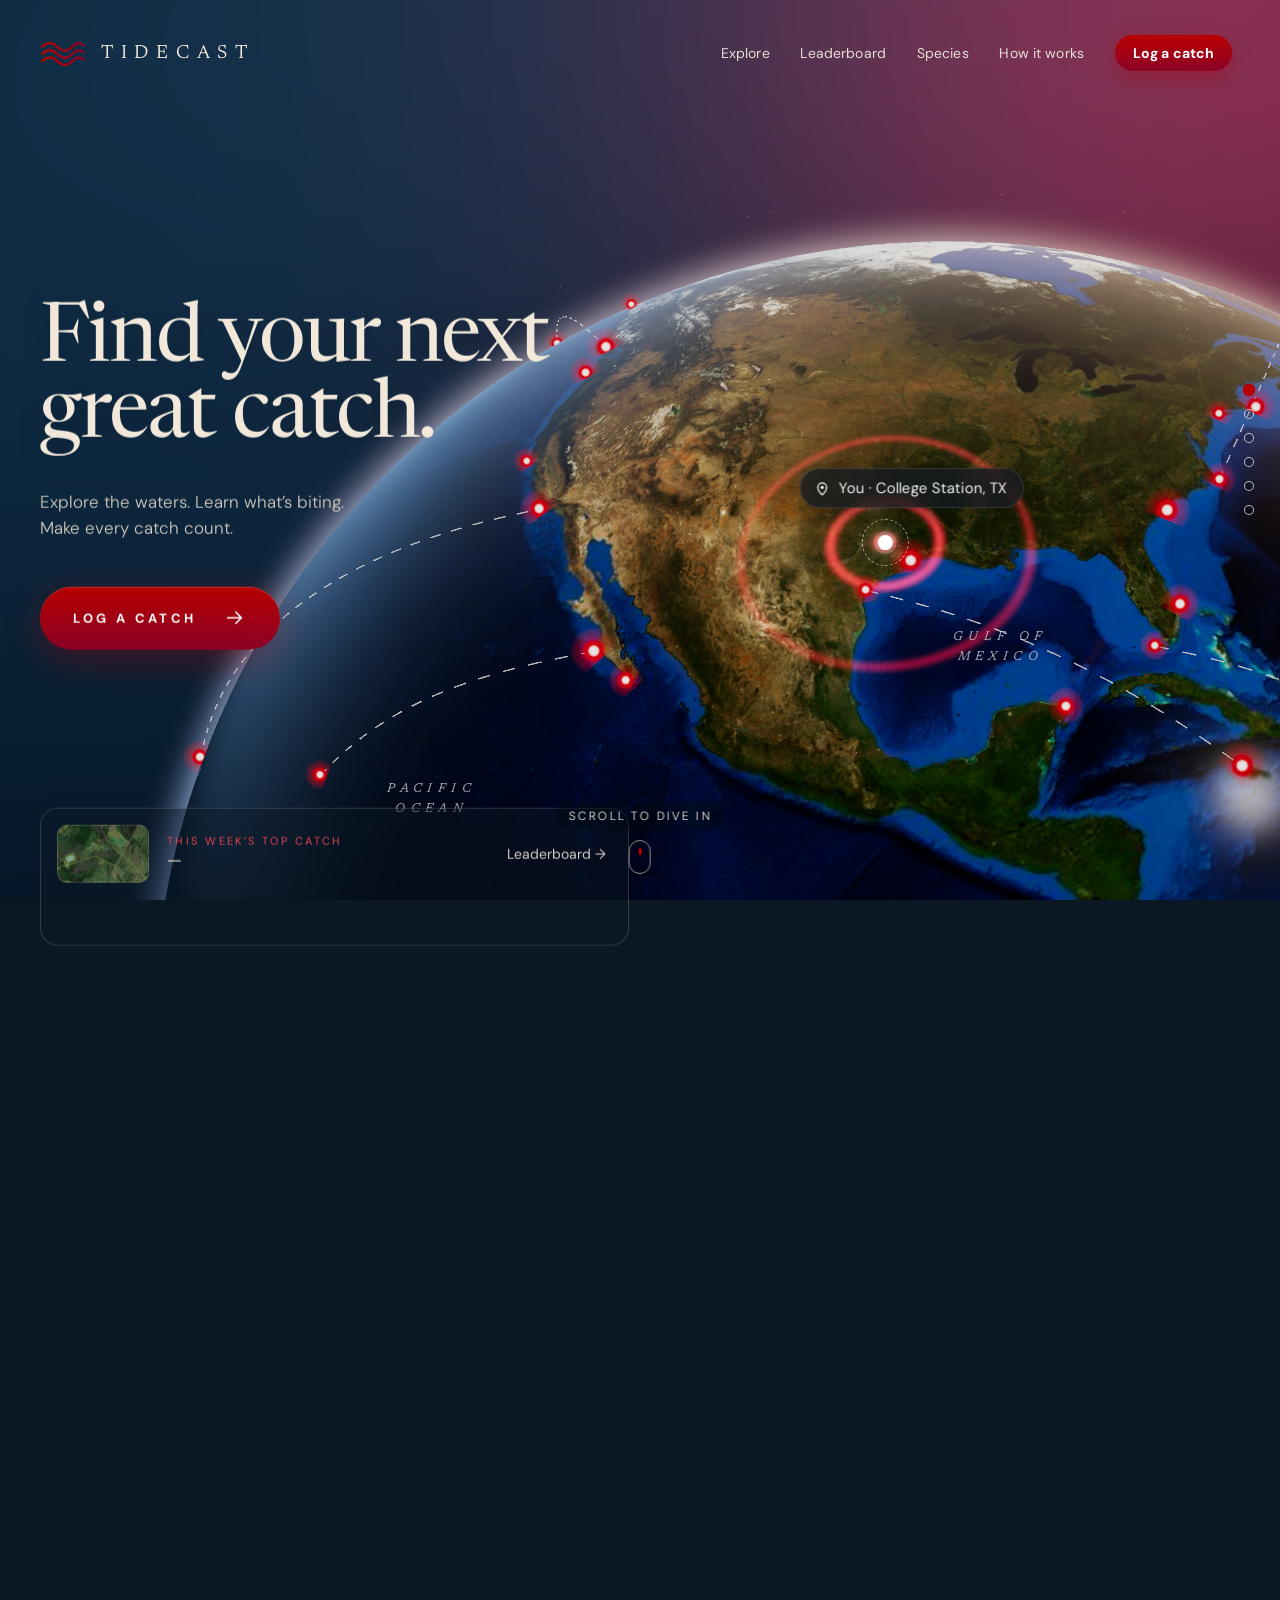
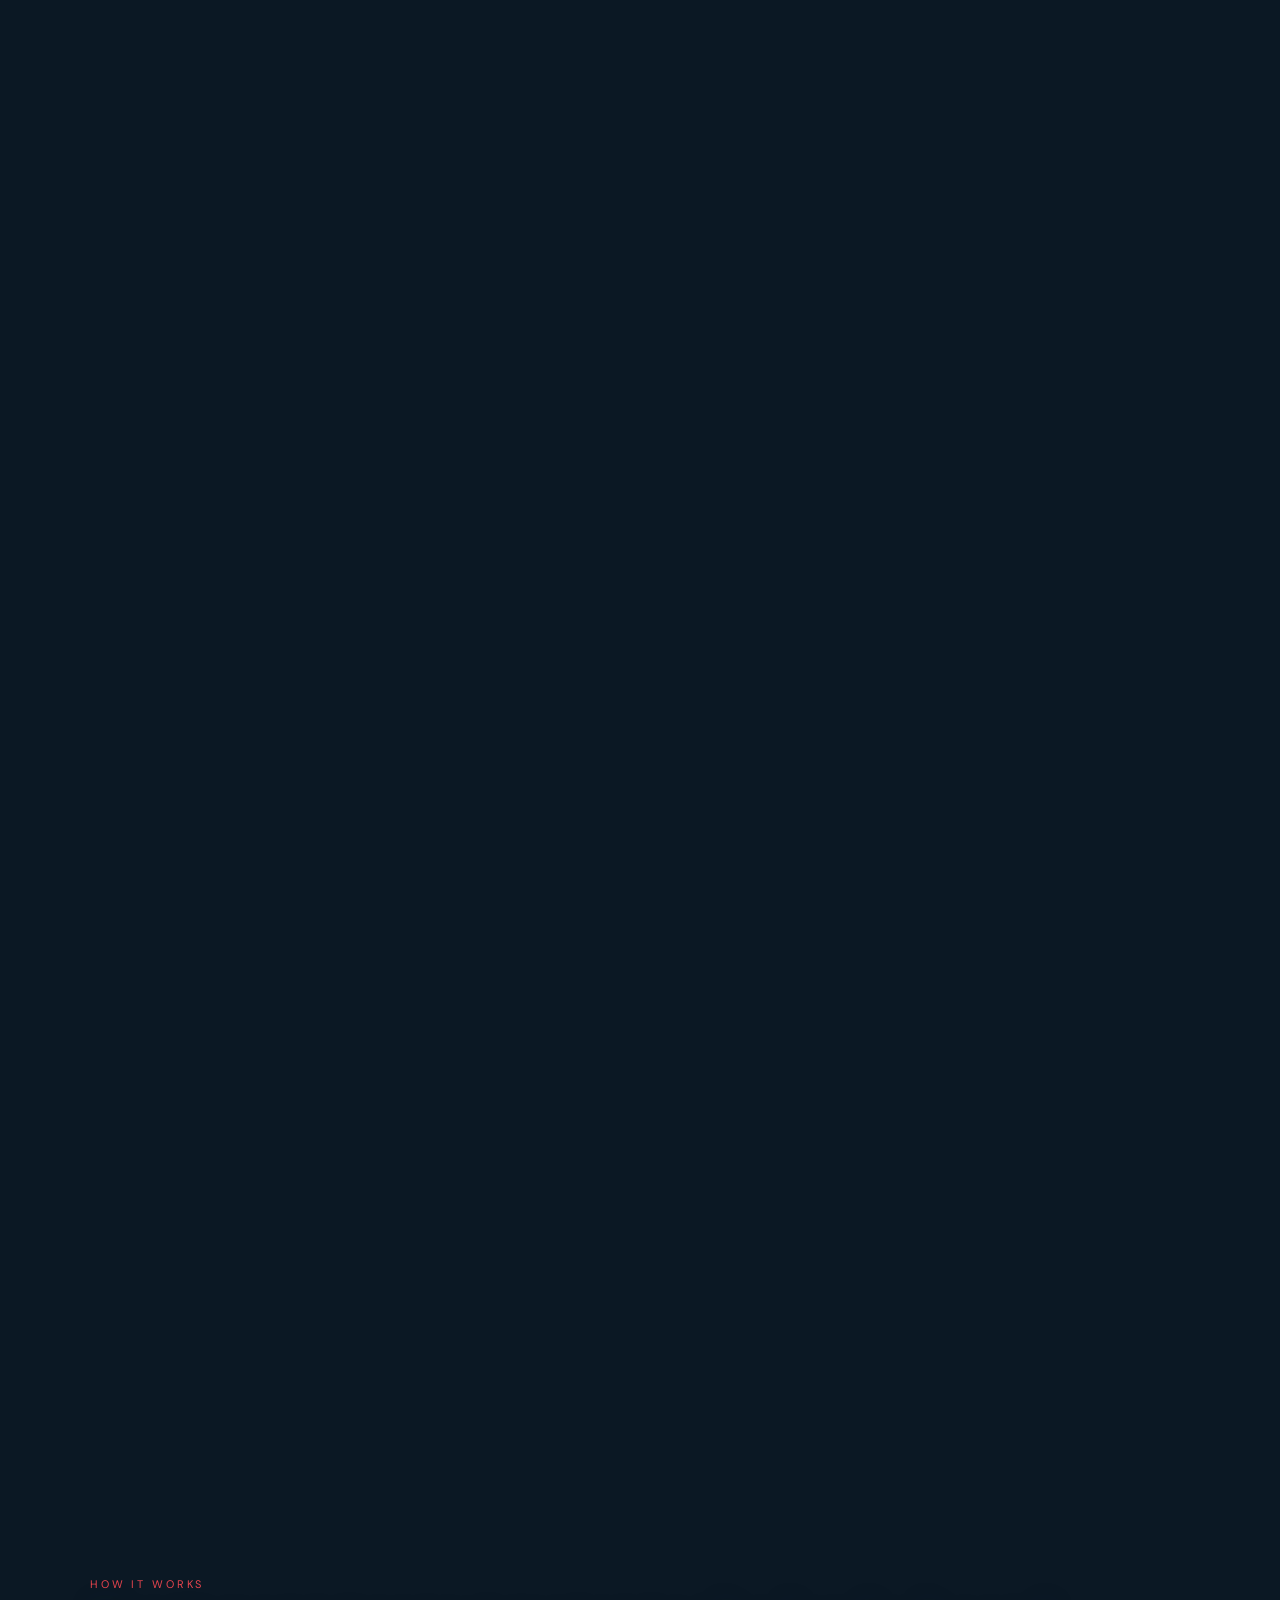
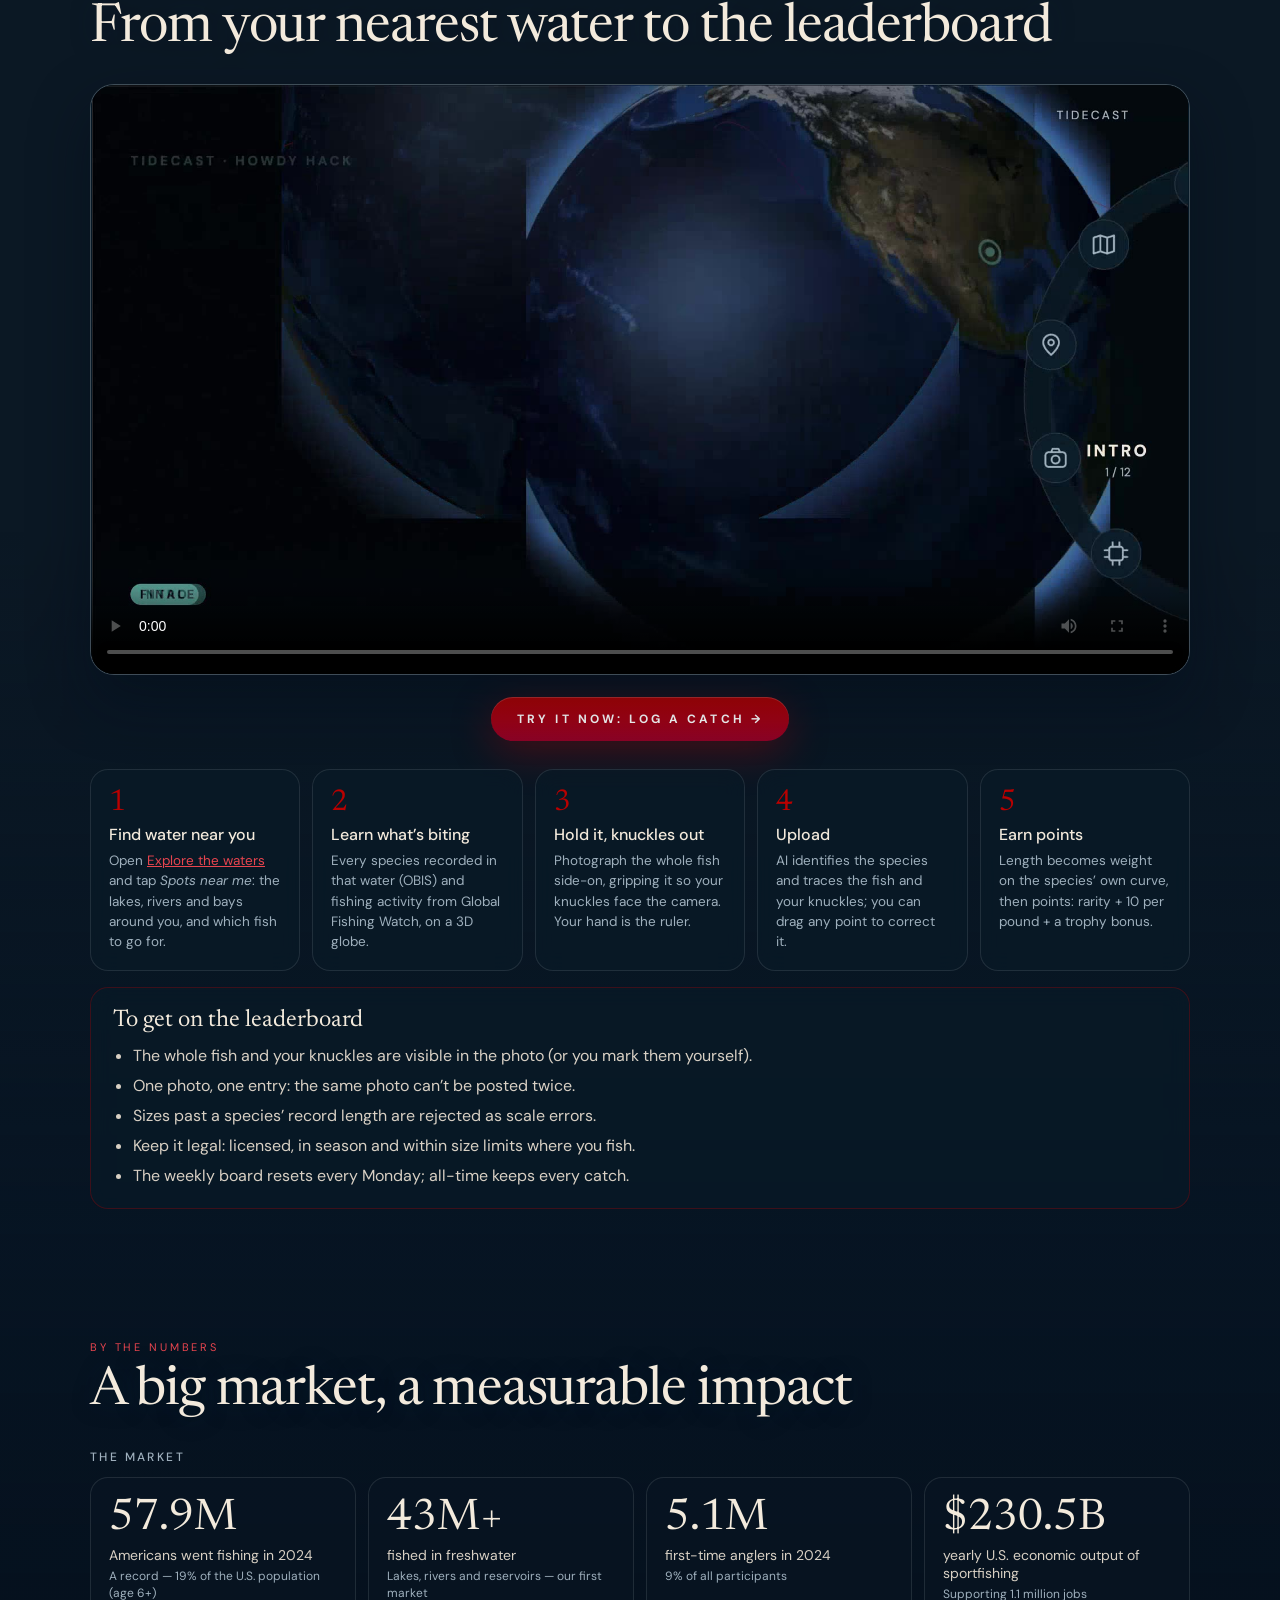
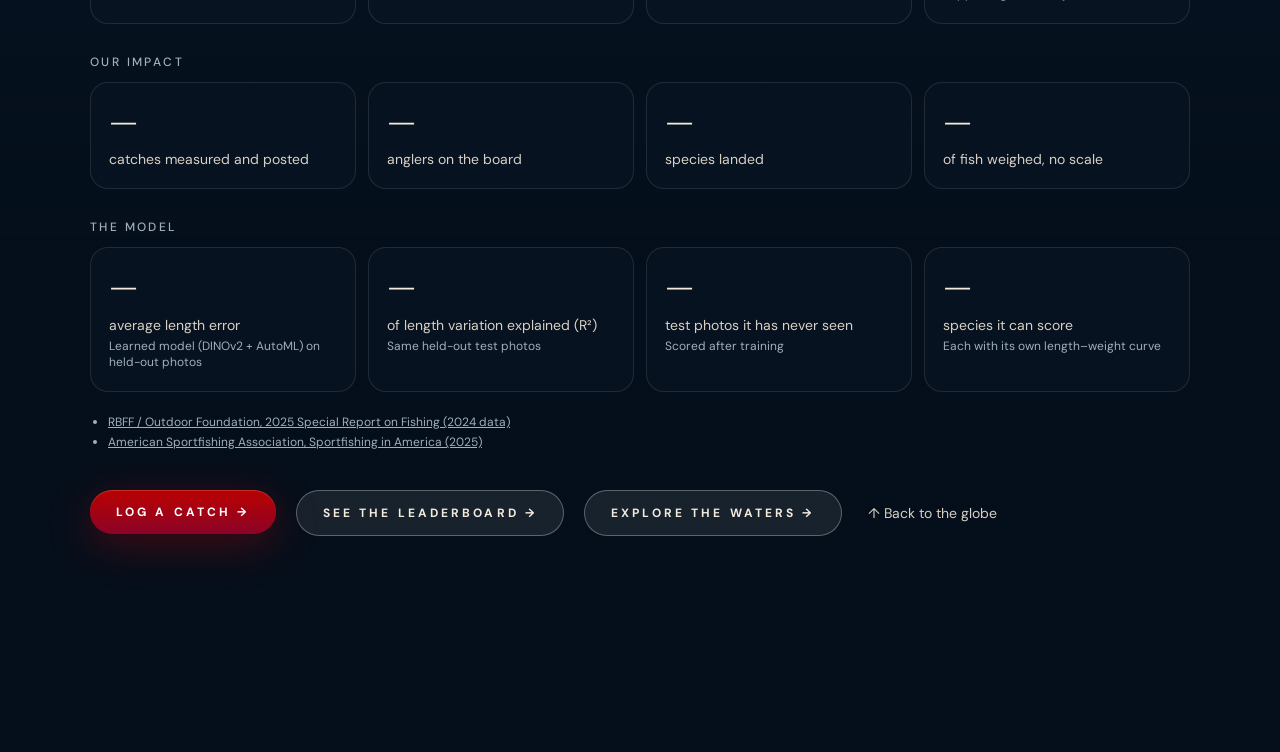
==== commit 1c556d25: "Open the site on the home page; move the atlas to /explore Symptom: https://tidecast-kdl9.onrender.c" ====
--- a/TideCast/Backbone/index.html
+++ b/TideCast/Backbone/index.html
@@ -61,7 +61,7 @@
       </figure>
       <p class="program-cta"><a class="cta small" href="catch.html">TRY IT NOW: LOG A CATCH →</a></p>
       <ol class="steps">
-        <li><b>Find water near you</b><span>Open <a href="/">Explore the waters</a> and tap <em>Spots near me</em>: the lakes, rivers and bays around you, and which fish to go for.</span></li>
+        <li><b>Find water near you</b><span>Open <a href="/explore">Explore the waters</a> and tap <em>Spots near me</em>: the lakes, rivers and bays around you, and which fish to go for.</span></li>
         <li><b>Learn what’s biting</b><span>Every species recorded in that water (OBIS) and fishing activity from Global Fishing Watch, on a 3D globe.</span></li>
         <li><b>Hold it, knuckles out</b><span>Photograph the whole fish side-on, gripping it so your knuckles face the camera. Your hand is the ruler.</span></li>
         <li><b>Upload</b><span>AI identifies the species and traces the fish and your knuckles; you can drag any point to correct it.</span></li>
@@ -92,7 +92,7 @@
       <footer class="after-foot">
         <a class="cta small" href="catch.html">LOG A CATCH →</a>
         <a class="cta small ghost" href="leaderboard.html">SEE THE LEADERBOARD →</a>
-        <a class="cta small ghost" href="/">EXPLORE THE WATERS →</a>
+        <a class="cta small ghost" href="/explore">EXPLORE THE WATERS →</a>
         <button id="to-top" type="button">↑ Back to the globe</button>
       </footer>
     </section>
